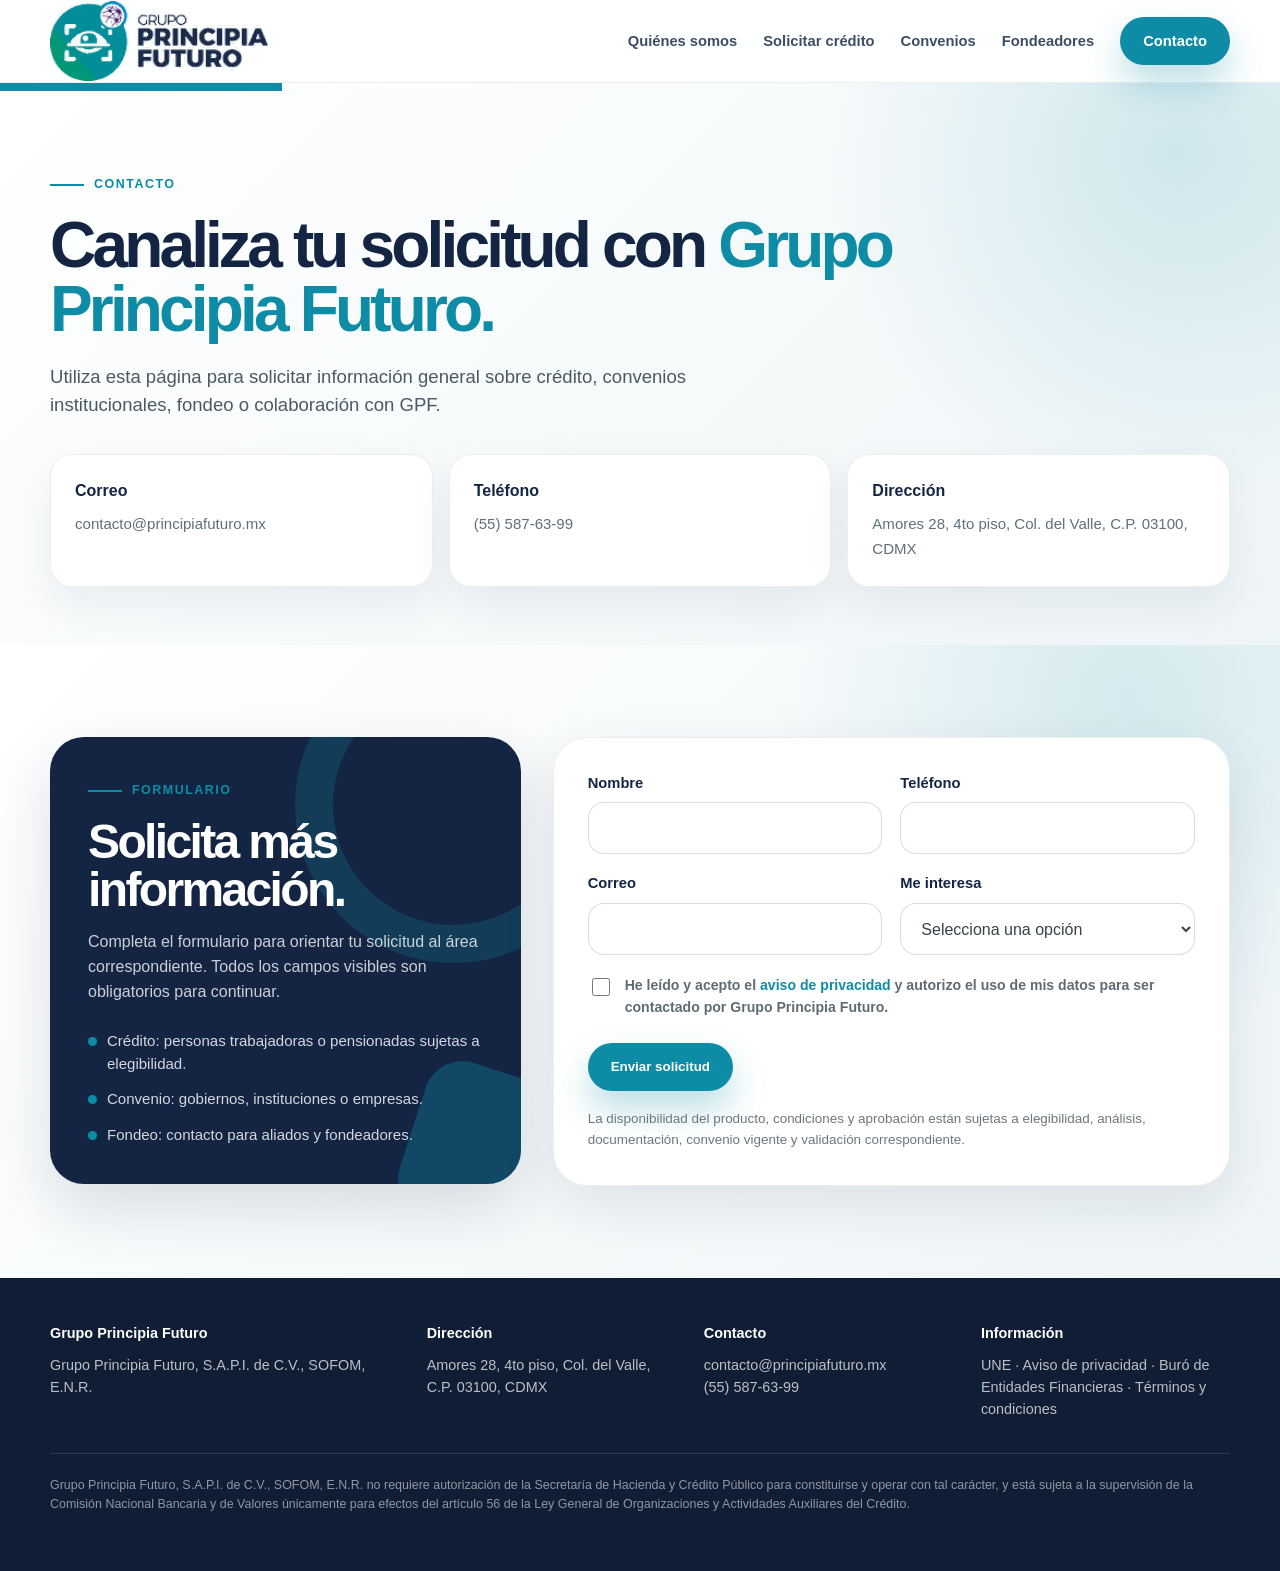
==== contacto/index.html @ f7993222 "Crea página de contacto" ====
<!DOCTYPE html>
<html lang="es">
<head>
  <meta charset="UTF-8" />
  <meta name="viewport" content="width=device-width, initial-scale=1.0" />
  <title>Contacto | Grupo Principia Futuro</title>
  <meta name="description" content="Contacto de Grupo Principia Futuro para información sobre crédito, convenios, fondeo y atención institucional." />
  <link rel="stylesheet" href="/assets/css/styles.css" />
  <style>
    .brand-image{font-size:0;letter-spacing:0;max-width:260px;flex:0 0 auto}.brand-logo{display:block;width:clamp(170px,17vw,230px);height:auto;transition:transform .28s var(--ease),filter .28s var(--ease)}.brand-image:hover .brand-logo{transform:translateY(-2px);filter:drop-shadow(0 14px 24px rgba(20,37,68,.16))}.page-hero{position:relative;overflow:hidden;background:radial-gradient(circle at 92% 12%,rgba(14,140,165,.16),transparent 28%),linear-gradient(135deg,#ffffff 0%,#eef5f7 100%);padding:86px 0 58px}.page-hero:before{content:"";position:absolute;top:0;left:0;width:22%;height:8px;background:var(--turquesa)}.page-hero h1{margin:0 0 22px;color:var(--azul);font-size:clamp(2.45rem,5vw,4.6rem);line-height:1;letter-spacing:-.06em;max-width:860px}.page-hero h1 span{color:var(--turquesa)}.contact-direct{display:grid;grid-template-columns:repeat(3,1fr);gap:16px;margin-top:34px}.contact-card{background:#fff;border:1px solid rgba(20,37,68,.08);border-radius:22px;padding:24px;box-shadow:0 18px 44px rgba(20,37,68,.07)}.contact-card strong{display:block;color:var(--azul);margin-bottom:8px}.contact-card span,.contact-card a{color:#607078;font-size:.94rem}@media(max-width:940px){.contact-direct{grid-template-columns:1fr}.brand-logo{width:210px}}@media(max-width:620px){.brand-logo{width:190px}}
  </style>
</head>
<body>
  <div class="ambient ambient-one" data-depth="0.08"></div>
  <div class="ambient ambient-two" data-depth="0.14"></div>
  <div class="ambient ambient-three" data-depth="0.06"></div>

  <header>
    <div class="container nav">
      <a href="/" class="brand brand-image" aria-label="Grupo Principia Futuro">
        <img class="brand-logo" src="/assets/img/logo-gpf.svg" alt="Grupo Principia Futuro" />
      </a>
      <nav class="menu" aria-label="Navegación principal">
        <a href="/quienes-somos/">Quiénes somos</a>
        <a href="/solicitar-credito/">Solicitar crédito</a>
        <a href="/convenios/">Convenios</a>
        <a href="/fondeadores/">Fondeadores</a>
        <a href="/contacto/" class="btn btn-primary">Contacto</a>
      </nav>
    </div>
  </header>

  <main>
    <section class="page-hero">
      <div class="container">
        <span class="eyebrow">Contacto</span>
        <h1>Canaliza tu solicitud con <span>Grupo Principia Futuro.</span></h1>
        <p class="lead">Utiliza esta página para solicitar información general sobre crédito, convenios institucionales, fondeo o colaboración con GPF.</p>
        <div class="contact-direct">
          <div class="contact-card"><strong>Correo</strong><a href="mailto:contacto@principiafuturo.mx">contacto@principiafuturo.mx</a></div>
          <div class="contact-card"><strong>Teléfono</strong><a href="tel:+52555876399">(55) 587-63-99</a></div>
          <div class="contact-card"><strong>Dirección</strong><span>Amores 28, 4to piso, Col. del Valle, C.P. 03100, CDMX</span></div>
        </div>
      </div>
    </section>

    <section id="formulario" class="form-section">
      <div class="container form-shell">
        <div class="form-intro reveal">
          <span class="eyebrow">Formulario</span>
          <h2>Solicita más información.</h2>
          <p>Completa el formulario para orientar tu solicitud al área correspondiente. Todos los campos visibles son obligatorios para continuar.</p>
          <ul class="form-intro-list">
            <li>Crédito: personas trabajadoras o pensionadas sujetas a elegibilidad.</li>
            <li>Convenio: gobiernos, instituciones o empresas.</li>
            <li>Fondeo: contacto para aliados y fondeadores.</li>
          </ul>
        </div>

        <form class="lead-form reveal" id="leadForm" action="#" method="post" novalidate>
          <div class="form-grid">
            <div class="field"><label for="nombre">Nombre</label><input type="text" id="nombre" name="nombre" autocomplete="name" required /></div>
            <div class="field"><label for="telefono">Teléfono</label><input type="tel" id="telefono" name="telefono" autocomplete="tel" inputmode="tel" required /></div>
            <div class="field"><label for="correo">Correo</label><input type="email" id="correo" name="correo" autocomplete="email" required /></div>
            <div class="field"><label for="interes">Me interesa</label><select id="interes" name="interes" required><option value="" selected disabled>Selecciona una opción</option><option value="Ser cliente">Solicitar crédito</option><option value="Convenio">Convenio</option><option value="Fondeo">Fondeo</option><option value="Contacto general">Contacto general</option></select></div>
            <div class="field conditional-field full" id="clienteField"><label for="tipoCliente">Tipo de cliente</label><select id="tipoCliente" name="tipo_cliente"><option value="" selected disabled>Selecciona una opción</option><option value="Trabajador">Trabajador</option><option value="Pensionado">Pensionado</option></select></div>
            <div class="field conditional-field full" id="convenioField"><label for="tipoConvenio">Tipo de convenio</label><select id="tipoConvenio" name="tipo_convenio"><option value="" selected disabled>Selecciona una opción</option><option value="Gobierno">Gobierno</option><option value="Privado">Privado</option></select></div>
          </div>
          <label class="privacy"><input type="checkbox" id="privacidad" name="privacidad" required /><span>He leído y acepto el <a href="#" aria-label="Aviso de privacidad">aviso de privacidad</a> y autorizo el uso de mis datos para ser contactado por Grupo Principia Futuro.</span></label>
          <button class="btn btn-primary" type="submit">Enviar solicitud</button>
          <p class="form-note">La disponibilidad del producto, condiciones y aprobación están sujetas a elegibilidad, análisis, documentación, convenio vigente y validación correspondiente.</p>
          <div class="form-status" id="formStatus" role="status" aria-live="polite">Gracias. Tu información quedó lista para enviarse cuando el formulario se conecte al sistema correspondiente.</div>
        </form>
      </div>
    </section>
  </main>

  <footer>
    <div class="container">
      <div class="footer-grid">
        <div><strong>Grupo Principia Futuro</strong><span>Grupo Principia Futuro, S.A.P.I. de C.V., SOFOM, E.N.R.</span></div>
        <div><strong>Dirección</strong><span>Amores 28, 4to piso, Col. del Valle, C.P. 03100, CDMX</span></div>
        <div><strong>Contacto</strong><span>contacto@principiafuturo.mx<br>(55) 587-63-99</span></div>
        <div><strong>Información</strong><span>UNE · Aviso de privacidad · Buró de Entidades Financieras · Términos y condiciones</span></div>
      </div>
      <p class="legal-note">Grupo Principia Futuro, S.A.P.I. de C.V., SOFOM, E.N.R. no requiere autorización de la Secretaría de Hacienda y Crédito Público para constituirse y operar con tal carácter, y está sujeta a la supervisión de la Comisión Nacional Bancaria y de Valores únicamente para efectos del artículo 56 de la Ley General de Organizaciones y Actividades Auxiliares del Crédito.</p>
    </div>
  </footer>
  <script src="/assets/js/main.js"></script>
</body>
</html>
---- assets/css/styles.css ----
:root {
      --azul: #142544;
      --turquesa: #0e8ca5;
      --gris: #384247;
      --gris-claro: #f3f6f8;
      --gris-medio: #dfe6eb;
      --blanco: #ffffff;
      --sombra: 0 24px 60px rgba(20, 37, 68, 0.14);
      --sombra-fuerte: 0 34px 76px rgba(20, 37, 68, 0.22);
      --radio: 28px;
      --ease: cubic-bezier(.2,.8,.2,1);
    }

    * { box-sizing: border-box; }

    html { scroll-behavior: smooth; }

    body {
      margin: 0;
      font-family: Helvetica, Arial, sans-serif;
      color: var(--gris);
      background: var(--gris-claro);
      line-height: 1.55;
      overflow-x: hidden;
    }

    body::selection {
      background: rgba(14, 140, 165, 0.22);
    }

    a { color: inherit; text-decoration: none; }

    .container {
      width: min(1180px, calc(100% - 40px));
      margin: 0 auto;
      position: relative;
      z-index: 2;
    }

    .ambient {
      position: fixed;
      z-index: 0;
      pointer-events: none;
      border-radius: 999px;
      filter: blur(2px);
      opacity: .22;
      transition: transform .2s linear;
    }

    .ambient-one {
      width: 360px;
      height: 360px;
      top: 8%;
      left: -120px;
      background: radial-gradient(circle, rgba(14,140,165,.36), transparent 68%);
    }

    .ambient-two {
      width: 460px;
      height: 460px;
      right: -180px;
      top: 38%;
      background: radial-gradient(circle, rgba(20,37,68,.26), transparent 68%);
    }

    .ambient-three {
      width: 300px;
      height: 300px;
      left: 42%;
      bottom: -120px;
      background: radial-gradient(circle, rgba(14,140,165,.22), transparent 70%);
    }

    .eyebrow {
      display: inline-flex;
      align-items: center;
      gap: 10px;
      margin-bottom: 18px;
      color: var(--turquesa);
      font-weight: 800;
      letter-spacing: 0.12em;
      text-transform: uppercase;
      font-size: 0.78rem;
    }

    .eyebrow::before {
      content: "";
      width: 34px;
      height: 2px;
      background: var(--turquesa);
      display: inline-block;
      transform-origin: left;
      animation: linePulse 4s var(--ease) infinite;
    }

    @keyframes linePulse {
      0%, 100% { transform: scaleX(1); opacity: 1; }
      50% { transform: scaleX(.55); opacity: .55; }
    }

    header {
      position: sticky;
      top: 0;
      z-index: 30;
      background: rgba(255, 255, 255, 0.92);
      backdrop-filter: blur(14px);
      border-bottom: 1px solid rgba(20, 37, 68, 0.08);
    }

    .nav {
      height: 82px;
      display: flex;
      align-items: center;
      justify-content: space-between;
      gap: 28px;
    }

    .brand {
      display: flex;
      align-items: center;
      gap: 12px;
      color: var(--azul);
      font-weight: 900;
      letter-spacing: -0.03em;
      font-size: 1.65rem;
    }

    .brand-mark {
      width: 42px;
      height: 42px;
      border-radius: 12px;
      background: linear-gradient(135deg, var(--azul) 0 48%, var(--turquesa) 48% 100%);
      position: relative;
      box-shadow: 0 12px 26px rgba(14, 140, 165, 0.22);
      transition: transform .28s var(--ease), box-shadow .28s var(--ease);
    }

    .brand:hover .brand-mark {
      transform: rotate(-6deg) scale(1.05);
      box-shadow: 0 18px 34px rgba(14, 140, 165, 0.28);
    }

    .brand-mark::after {
      content: "P";
      position: absolute;
      inset: 0;
      display: grid;
      place-items: center;
      color: #fff;
      font-size: 1.55rem;
      font-weight: 900;
    }

    .brand small {
      display: block;
      color: var(--turquesa);
      font-weight: 600;
      letter-spacing: 0.35em;
      text-transform: lowercase;
      font-size: 0.62rem;
      margin-top: -6px;
    }

    .menu {
      display: flex;
      gap: 26px;
      align-items: center;
      color: var(--azul);
      font-size: 0.92rem;
      font-weight: 800;
    }

    .menu a:not(.btn) {
      opacity: 0.82;
      position: relative;
      padding: 8px 0;
      transition: color .2s ease, opacity .2s ease;
    }

    .menu a:not(.btn)::after {
      content: "";
      position: absolute;
      left: 0;
      bottom: 2px;
      width: 100%;
      height: 2px;
      background: var(--turquesa);
      transform: scaleX(0);
      transform-origin: right;
      transition: transform .25s var(--ease);
    }

    .menu a:not(.btn):hover {
      opacity: 1;
      color: var(--turquesa);
    }

    .menu a:not(.btn):hover::after {
      transform: scaleX(1);
      transform-origin: left;
    }

    .btn {
      display: inline-flex;
      justify-content: center;
      align-items: center;
      min-height: 48px;
      padding: 0 22px;
      border-radius: 999px;
      font-weight: 900;
      border: 1px solid transparent;
      transition: transform .22s var(--ease), background .22s var(--ease), border-color .22s var(--ease), box-shadow .22s var(--ease);
      cursor: pointer;
      white-space: nowrap;
    }

    .btn-primary {
      background: var(--turquesa);
      color: var(--blanco);
      box-shadow: 0 18px 34px rgba(14, 140, 165, 0.28);
    }

    .btn-primary:hover {
      transform: translateY(-3px);
      background: #0b7d94;
      box-shadow: 0 24px 46px rgba(14, 140, 165, 0.34);
    }

    .btn-secondary {
      color: var(--azul);
      background: var(--blanco);
      border-color: rgba(20, 37, 68, 0.12);
    }

    .btn-secondary:hover {
      transform: translateY(-3px);
      border-color: rgba(14, 140, 165, 0.34);
      box-shadow: 0 16px 34px rgba(20, 37, 68, 0.1);
    }

    .btn-card {
      align-self: flex-start;
      margin-top: 24px;
      color: var(--azul);
      background: rgba(255, 255, 255, 0.92);
      border-color: rgba(20,37,68,.1);
    }

    .btn-card:hover {
      color: var(--blanco);
      background: var(--turquesa);
      transform: translateY(-3px);
    }

    .hero {
      position: relative;
      overflow: hidden;
      background:
        radial-gradient(circle at 92% 12%, rgba(14, 140, 165, 0.16), transparent 28%),
        linear-gradient(135deg, #ffffff 0%, #eef5f7 100%);
      padding: 92px 0 72px;
    }

    .hero::before {
      content: "";
      position: absolute;
      top: 0;
      left: 0;
      width: 22%;
      height: 8px;
      background: var(--turquesa);
    }

    .hero::after {
      content: "";
      position: absolute;
      inset: auto -120px -160px auto;
      width: 520px;
      height: 520px;
      border-radius: 50%;
      background: radial-gradient(circle, rgba(14,140,165,.13), transparent 60%);
      animation: floatSlow 13s ease-in-out infinite;
    }

    @keyframes floatSlow {
      0%, 100% { transform: translate3d(0,0,0); }
      50% { transform: translate3d(-22px,-26px,0); }
    }

    .hero-grid {
      display: grid;
      grid-template-columns: 1.04fr 0.96fr;
      gap: 52px;
      align-items: center;
    }

    .hero h1 {
      margin: 0 0 22px;
      color: var(--azul);
      font-size: clamp(2.45rem, 5.3vw, 4.95rem);
      line-height: 0.98;
      letter-spacing: -0.064em;
      max-width: 900px;
    }

    .hero h1 span { color: var(--turquesa); }

    .lead {
      max-width: 670px;
      font-size: 1.16rem;
      color: #4b5a62;
      margin: 0 0 32px;
    }

    .hero-actions {
      display: flex;
      flex-wrap: wrap;
      gap: 14px;
      align-items: center;
      margin-bottom: 34px;
    }

    .trust-strip {
      display: grid;
      grid-template-columns: repeat(3, 1fr);
      gap: 10px;
      max-width: 700px;
    }

    .trust-item {
      background: rgba(255,255,255,.9);
      border: 1px solid rgba(20, 37, 68, 0.08);
      border-left: 4px solid var(--turquesa);
      border-radius: 16px;
      padding: 16px 15px;
      box-shadow: 0 12px 26px rgba(20, 37, 68, 0.06);
      transition: transform .22s var(--ease), box-shadow .22s var(--ease), border-color .22s var(--ease);
    }

    .trust-item:hover {
      transform: translateY(-6px);
      box-shadow: 0 20px 42px rgba(20, 37, 68, 0.11);
      border-color: rgba(14,140,165,.24);
    }

    .trust-item strong {
      display: block;
      color: var(--azul);
      font-size: 0.96rem;
      margin-bottom: 3px;
    }

    .trust-item span { font-size: 0.84rem; color: #637078; }

    .hero-card {
      position: relative;
      background: var(--azul);
      color: #fff;
      border-radius: 36px;
      padding: 34px;
      box-shadow: var(--sombra);
      min-height: 540px;
      overflow: hidden;
      transition: transform .28s var(--ease), box-shadow .28s var(--ease);
      will-change: transform;
    }

    .hero-card:hover {
      transform: translateY(-8px);
      box-shadow: var(--sombra-fuerte);
    }

    .hero-card::before {
      content: "";
      position: absolute;
      right: -90px;
      top: -90px;
      width: 280px;
      height: 280px;
      border-radius: 50%;
      border: 42px solid rgba(14, 140, 165, 0.22);
      animation: rotateHalo 18s linear infinite;
    }

    @keyframes rotateHalo {
      from { transform: rotate(0deg); }
      to { transform: rotate(360deg); }
    }

    .hero-card::after {
      content: "";
      position: absolute;
      right: 26px;
      bottom: 26px;
      width: 150px;
      height: 150px;
      border-radius: 42px;
      background: linear-gradient(135deg, rgba(14, 140, 165, 0.9), rgba(255, 255, 255, 0.06));
      transform: rotate(8deg);
      animation: cardBlock 7s ease-in-out infinite;
    }

    @keyframes cardBlock {
      0%, 100% { transform: rotate(8deg) translateY(0); }
      50% { transform: rotate(4deg) translateY(-12px); }
    }

    .card-content { position: relative; z-index: 2; }

    .hero-card .label {
      display: inline-block;
      color: #bfeff6;
      letter-spacing: 0.16em;
      text-transform: uppercase;
      font-size: 0.72rem;
      font-weight: 900;
      margin-bottom: 24px;
    }

    .metric-main {
      margin: 0 0 28px;
      font-size: clamp(2rem, 4.6vw, 3.92rem);
      line-height: 0.98;
      letter-spacing: -0.06em;
      font-weight: 900;
    }

    .mini-grid {
      display: grid;
      grid-template-columns: 1fr 1fr;
      gap: 14px;
      margin-top: 34px;
    }

    .mini-card {
      min-height: 132px;
      background: rgba(255, 255, 255, 0.08);
      border: 1px solid rgba(255, 255, 255, 0.12);
      border-radius: 22px;
      padding: 22px;
      transition: transform .22s var(--ease), background .22s var(--ease), border-color .22s var(--ease);
    }

    .mini-card:hover {
      transform: translateY(-5px);
      background: rgba(255, 255, 255, 0.12);
      border-color: rgba(255,255,255,.24);
    }

    .mini-card strong {
      display: block;
      font-size: 1.55rem;
      margin-bottom: 8px;
      color: #fff;
    }

    .mini-card span { color: rgba(255, 255, 255, 0.78); font-size: 0.9rem; }

    section {
      padding: 86px 0;
      position: relative;
    }

    .section-head {
      display: flex;
      align-items: end;
      justify-content: space-between;
      gap: 32px;
      margin-bottom: 42px;
    }

    .section-head h2 {
      color: var(--azul);
      font-size: clamp(2rem, 4vw, 3.45rem);
      line-height: 1;
      letter-spacing: -0.055em;
      margin: 0;
      max-width: 800px;
    }

    .section-head p {
      margin: 0;
      max-width: 470px;
      color: #5d6970;
    }

    .about-grid {
      display: grid;
      grid-template-columns: 0.95fr 1.05fr;
      gap: 34px;
      align-items: stretch;
    }

    .panel {
      background: #fff;
      border-radius: var(--radio);
      padding: 34px;
      border: 1px solid rgba(20, 37, 68, 0.08);
      box-shadow: 0 18px 44px rgba(20, 37, 68, 0.07);
      transition: transform .24s var(--ease), box-shadow .24s var(--ease);
    }

    .panel:hover,
    .value-card:hover,
    .solution-card:hover,
    .b2b-card:hover {
      transform: translateY(-8px);
      box-shadow: var(--sombra);
    }

    .panel-dark {
      background: var(--azul);
      color: #fff;
      overflow: hidden;
      position: relative;
    }

    .panel-dark::after {
      content: "";
      position: absolute;
      width: 180px;
      height: 180px;
      right: -70px;
      bottom: -70px;
      border-radius: 50%;
      background: rgba(14,140,165,.22);
    }

    .panel h3 {
      margin: 0 0 14px;
      color: var(--azul);
      font-size: 1.55rem;
      letter-spacing: -0.035em;
      position: relative;
      z-index: 1;
    }

    .panel-dark h3 { color: #fff; }
    .panel p { margin: 0; color: #5f6c73; position: relative; z-index: 1; }
    .panel-dark p { color: rgba(255, 255, 255, 0.78); }

    .values {
      display: grid;
      grid-template-columns: repeat(2, 1fr);
      gap: 16px;
    }

    .value-card {
      padding: 24px;
      border-radius: 22px;
      background: #fff;
      border: 1px solid rgba(20, 37, 68, 0.08);
      transition: transform .24s var(--ease), box-shadow .24s var(--ease), border-color .24s var(--ease);
    }

    .value-card:hover { border-color: rgba(14,140,165,.22); }

    .icon {
      width: 42px;
      height: 42px;
      display: grid;
      place-items: center;
      border-radius: 14px;
      background: rgba(14, 140, 165, 0.1);
      color: var(--turquesa);
      font-weight: 900;
      margin-bottom: 16px;
      transition: transform .25s var(--ease), background .25s var(--ease);
    }

    .value-card:hover .icon,
    .solution-card:hover .icon {
      transform: rotate(-7deg) scale(1.06);
      background: rgba(14, 140, 165, 0.16);
    }

    .value-card h3 {
      color: var(--azul);
      margin: 0 0 8px;
      font-size: 1.08rem;
    }

    .value-card p {
      margin: 0;
      font-size: 0.94rem;
      color: #637078;
    }

    .solutions {
      background: #fff;
      overflow: hidden;
    }

    .solutions::before {
      content: "";
      position: absolute;
      width: 420px;
      height: 420px;
      left: -220px;
      top: 120px;
      border-radius: 50%;
      background: radial-gradient(circle, rgba(14,140,165,.11), transparent 70%);
      animation: floatSlow 11s ease-in-out infinite;
    }

    .solution-grid {
      display: grid;
      grid-template-columns: repeat(2, minmax(0, 1fr));
      gap: 18px;
    }

    .solution-card {
      position: relative;
      min-height: 350px;
      display: flex;
      flex-direction: column;
      justify-content: space-between;
      padding: 30px;
      border-radius: 30px;
      overflow: hidden;
      border: 1px solid rgba(20, 37, 68, 0.09);
      background: linear-gradient(180deg, #ffffff 0%, #f3f8fa 100%);
      transition: transform .24s var(--ease), box-shadow .24s var(--ease), border-color .24s var(--ease);
    }

    .solution-card.featured {
      background: var(--azul);
      color: #fff;
    }

    .solution-card::after {
      content: "";
      position: absolute;
      right: -42px;
      bottom: -42px;
      width: 150px;
      height: 150px;
      border-radius: 38px;
      background: rgba(14, 140, 165, 0.12);
      transform: rotate(14deg);
      transition: transform .3s var(--ease);
    }

    .solution-card:hover::after { transform: rotate(2deg) scale(1.12); }

    .solution-card.featured::after { background: rgba(14, 140, 165, 0.42); }

    .solution-card h3 {
      position: relative;
      z-index: 1;
      color: var(--azul);
      font-size: 1.7rem;
      line-height: 1.05;
      letter-spacing: -0.04em;
      margin: 0 0 12px;
    }

    .solution-card.featured h3 { color: #fff; }

    .solution-card p {
      position: relative;
      z-index: 1;
      color: #637078;
      margin: 0 0 20px;
    }

    .solution-card.featured p { color: rgba(255, 255, 255, 0.78); }

    .solution-card ul {
      position: relative;
      z-index: 1;
      list-style: none;
      padding: 0;
      margin: 0;
      display: grid;
      gap: 10px;
    }

    .solution-card li {
      display: flex;
      gap: 10px;
      align-items: start;
      color: #52616a;
      font-size: 0.94rem;
    }

    .solution-card.featured li { color: rgba(255, 255, 255, 0.82); }

    .solution-card li::before {
      content: "✓";
      color: var(--turquesa);
      font-weight: 900;
    }

    .process {
      background: var(--azul);
      color: #fff;
      position: relative;
      overflow: hidden;
    }

    .process::before {
      content: "";
      position: absolute;
      top: 0;
      left: 0;
      width: 19%;
      height: 8px;
      background: var(--turquesa);
    }

    .process::after {
      content: "";
      position: absolute;
      width: 600px;
      height: 600px;
      right: -260px;
      top: 70px;
      border: 2px solid rgba(14,140,165,.12);
      border-radius: 50%;
      animation: rotateHalo 30s linear infinite;
    }

    .process .section-head h2 { color: #fff; }
    .process .section-head p { color: rgba(255, 255, 255, 0.72); }

    .steps {
      display: grid;
      grid-template-columns: repeat(4, 1fr);
      gap: 16px;
    }

    .step {
      counter-increment: step;
      padding: 28px;
      border-radius: 26px;
      background: rgba(255, 255, 255, 0.08);
      border: 1px solid rgba(255, 255, 255, 0.12);
      min-height: 250px;
      transition: transform .24s var(--ease), background .24s var(--ease), border-color .24s var(--ease);
    }

    .step:hover {
      transform: translateY(-8px);
      background: rgba(255, 255, 255, 0.12);
      border-color: rgba(14,140,165,.36);
    }

    .steps { counter-reset: step; }

    .step::before {
      content: "0" counter(step);
      display: inline-flex;
      margin-bottom: 34px;
      color: var(--turquesa);
      font-weight: 900;
      font-size: 1.1rem;
    }

    .step h3 {
      margin: 0 0 10px;
      font-size: 1.15rem;
      color: #fff;
    }

    .step p {
      margin: 0;
      color: rgba(255, 255, 255, 0.72);
      font-size: 0.94rem;
    }

    .b2b-grid {
      display: grid;
      grid-template-columns: 1fr 1fr;
      gap: 20px;
    }

    .b2b-card {
      position: relative;
      padding: 34px;
      border-radius: 30px;
      background: #fff;
      border: 1px solid rgba(20, 37, 68, 0.08);
      min-height: 360px;
      overflow: hidden;
      transition: transform .24s var(--ease), box-shadow .24s var(--ease), border-color .24s var(--ease);
    }

    .b2b-card::after {
      content: "";
      position: absolute;
      right: -72px;
      top: -72px;
      width: 190px;
      height: 190px;
      border-radius: 46px;
      background: rgba(14,140,165,.08);
      transform: rotate(18deg);
      transition: transform .28s var(--ease), background .28s var(--ease);
    }

    .b2b-card:hover {
      border-color: rgba(14,140,165,.24);
    }

    .b2b-card:hover::after {
      transform: rotate(4deg) scale(1.08);
      background: rgba(14,140,165,.13);
    }

    .b2b-card:nth-child(2) {
      background: linear-gradient(135deg, rgba(14, 140, 165, 0.1), rgba(255, 255, 255, 0.9));
    }

    .b2b-card h3 {
      margin: 0 0 14px;
      color: var(--azul);
      font-size: 1.7rem;
      letter-spacing: -0.04em;
      position: relative;
      z-index: 1;
    }

    .b2b-card p {
      margin: 0 0 22px;
      color: #607078;
      position: relative;
      z-index: 1;
    }

    .check-list {
      list-style: none;
      padding: 0;
      margin: 0;
      display: grid;
      gap: 12px;
      position: relative;
      z-index: 1;
    }

    .check-list li {
      display: flex;
      align-items: start;
      gap: 12px;
      color: #51616a;
      font-weight: 650;
    }

    .check-list li::before {
      content: "";
      flex: 0 0 10px;
      width: 10px;
      height: 10px;
      margin-top: 8px;
      border-radius: 50%;
      background: var(--turquesa);
      box-shadow: 0 0 0 5px rgba(14,140,165,.1);
    }


    .form-section {
      background:
        radial-gradient(circle at 88% 8%, rgba(14, 140, 165, 0.14), transparent 28%),
        linear-gradient(135deg, #ffffff 0%, #eef5f7 100%);
      padding: 92px 0;
      scroll-margin-top: 90px;
    }

    .form-shell {
      display: grid;
      grid-template-columns: 0.82fr 1.18fr;
      gap: 32px;
      align-items: start;
    }

    .form-intro {
      position: sticky;
      top: 110px;
      background: var(--azul);
      color: #fff;
      border-radius: 34px;
      padding: 38px;
      box-shadow: var(--sombra);
      overflow: hidden;
      min-height: 360px;
    }

    .form-intro::before {
      content: "";
      position: absolute;
      top: -90px;
      right: -90px;
      width: 240px;
      height: 240px;
      border-radius: 50%;
      border: 38px solid rgba(14, 140, 165, 0.22);
      animation: pulseForm 6s ease-in-out infinite;
    }

    .form-intro::after {
      content: "";
      position: absolute;
      right: -48px;
      bottom: -48px;
      width: 160px;
      height: 160px;
      border-radius: 38px;
      background: rgba(14, 140, 165, 0.34);
      transform: rotate(18deg);
    }

    @keyframes pulseForm {
      0%, 100% { transform: scale(1); opacity: 1; }
      50% { transform: scale(1.08); opacity: 0.72; }
    }

    .form-intro .eyebrow,
    .form-intro h2,
    .form-intro p,
    .form-intro .form-intro-list {
      position: relative;
      z-index: 1;
    }

    .form-intro h2 {
      margin: 0 0 16px;
      font-size: clamp(2rem, 4vw, 3rem);
      line-height: 1;
      letter-spacing: -0.055em;
    }

    .form-intro p {
      margin: 0 0 24px;
      color: rgba(255, 255, 255, 0.78);
    }

    .form-intro-list {
      display: grid;
      gap: 12px;
      margin: 0;
      padding: 0;
      list-style: none;
    }

    .form-intro-list li {
      color: rgba(255, 255, 255, 0.82);
      display: flex;
      gap: 10px;
      align-items: flex-start;
      font-size: 0.94rem;
    }

    .form-intro-list li::before {
      content: "";
      width: 9px;
      height: 9px;
      margin-top: 8px;
      border-radius: 50%;
      background: var(--turquesa);
      flex: 0 0 9px;
    }

    .lead-form {
      background: #fff;
      border-radius: 34px;
      padding: 34px;
      border: 1px solid rgba(20, 37, 68, 0.08);
      box-shadow: 0 20px 54px rgba(20, 37, 68, 0.1);
      transition: transform .28s var(--ease), box-shadow .28s var(--ease), border-color .28s var(--ease);
    }

    .lead-form:hover {
      transform: translateY(-5px);
      box-shadow: 0 28px 70px rgba(20, 37, 68, 0.14);
      border-color: rgba(14, 140, 165, 0.24);
    }

    .form-grid {
      display: grid;
      grid-template-columns: 1fr 1fr;
      gap: 18px;
    }

    .field {
      display: grid;
      gap: 8px;
    }

    .field.full { grid-column: 1 / -1; }

    label {
      color: var(--azul);
      font-weight: 900;
      font-size: 0.92rem;
    }

    input,
    select {
      width: 100%;
      min-height: 52px;
      border: 1px solid rgba(20, 37, 68, 0.16);
      border-radius: 16px;
      padding: 0 16px;
      font: inherit;
      color: var(--gris);
      background: #fff;
      transition: border-color .22s var(--ease), box-shadow .22s var(--ease), transform .22s var(--ease);
    }

    input:hover,
    select:hover {
      border-color: rgba(14, 140, 165, 0.44);
    }

    input:focus,
    select:focus {
      outline: none;
      border-color: var(--turquesa);
      box-shadow: 0 0 0 4px rgba(14, 140, 165, 0.12);
    }

    .conditional-field {
      display: none;
      animation: revealField .24s var(--ease) both;
    }

    .conditional-field.active { display: grid; }

    @keyframes revealField {
      from { opacity: 0; transform: translateY(8px); }
      to { opacity: 1; transform: translateY(0); }
    }

    .privacy {
      display: flex;
      align-items: flex-start;
      gap: 12px;
      margin: 20px 0 24px;
      color: #5f6c73;
      font-size: 0.88rem;
    }

    .privacy input {
      width: 18px;
      height: 18px;
      min-height: auto;
      margin-top: 3px;
      flex: 0 0 18px;
    }

    .privacy a {
      color: var(--turquesa);
      font-weight: 900;
    }

    .form-note {
      margin: 18px 0 0;
      color: #6b777d;
      font-size: 0.84rem;
    }

    .form-status {
      display: none;
      margin-top: 18px;
      padding: 14px 16px;
      border-radius: 16px;
      background: rgba(14, 140, 165, 0.1);
      color: var(--azul);
      font-weight: 800;
    }

    .form-status.active { display: block; }

    .cta {
      padding: 0 0 88px;
    }

    .cta-box {
      background:
        radial-gradient(circle at 88% 18%, rgba(14, 140, 165, 0.22), transparent 24%),
        var(--azul);
      color: #fff;
      border-radius: 38px;
      padding: 54px;
      display: grid;
      grid-template-columns: 1fr auto;
      align-items: center;
      gap: 32px;
      box-shadow: var(--sombra);
      overflow: hidden;
      position: relative;
    }

    .cta-box::after {
      content: "";
      position: absolute;
      width: 260px;
      height: 260px;
      right: -100px;
      bottom: -120px;
      border-radius: 50%;
      background: rgba(14,140,165,.22);
      animation: floatSlow 8s ease-in-out infinite;
    }

    .cta-box h2 {
      margin: 0 0 12px;
      font-size: clamp(2rem, 4vw, 3.3rem);
      line-height: 1;
      letter-spacing: -0.05em;
      position: relative;
      z-index: 1;
    }

    .cta-box p {
      margin: 0;
      color: rgba(255, 255, 255, 0.74);
      max-width: 760px;
      position: relative;
      z-index: 1;
    }

    .cta-box .btn { position: relative; z-index: 1; }

    footer {
      background: #0f1d35;
      color: rgba(255, 255, 255, 0.72);
      padding: 44px 0;
      font-size: 0.9rem;
    }

    .footer-grid {
      display: grid;
      grid-template-columns: 1.4fr repeat(3, 1fr);
      gap: 28px;
    }

    footer strong {
      display: block;
      color: #fff;
      margin-bottom: 10px;
    }

    .legal-note {
      margin-top: 32px;
      padding-top: 22px;
      border-top: 1px solid rgba(255,255,255,0.12);
      color: rgba(255,255,255,0.54);
      font-size: 0.78rem;
    }

    .reveal {
      opacity: 0;
      transform: translateY(28px);
      transition: opacity .7s var(--ease), transform .7s var(--ease);
    }

    .reveal.is-visible {
      opacity: 1;
      transform: translateY(0);
    }

    .reveal[data-delay="1"] { transition-delay: .08s; }
    .reveal[data-delay="2"] { transition-delay: .16s; }
    .reveal[data-delay="3"] { transition-delay: .24s; }

    @media (max-width: 940px) {
      .menu { display: none; }
      .hero-grid,
      .about-grid,
      .b2b-grid,
      .cta-box,
      .form-shell { grid-template-columns: 1fr; }
      .solution-grid { grid-template-columns: 1fr; }
      .steps { grid-template-columns: repeat(2, 1fr); }
      .section-head { display: block; }
      .section-head p { margin-top: 16px; }
      .trust-strip { grid-template-columns: 1fr; }
      .footer-grid { grid-template-columns: 1fr 1fr; }
      .form-intro { position: relative; top: auto; }
    }

    @media (max-width: 620px) {
      .container { width: min(100% - 28px, 1180px); }
      .hero { padding-top: 60px; }
      .hero-card { min-height: auto; }
      .mini-grid,
      .values,
      .steps,
      .footer-grid,
      .form-grid { grid-template-columns: 1fr; }
      .cta-box,
      .lead-form,
      .form-intro { padding: 34px; }
      .hero h1 { font-size: clamp(2.3rem, 13vw, 3.8rem); }
    }

    @media (prefers-reduced-motion: reduce) {
      html { scroll-behavior: auto; }
      *,
      *::before,
      *::after {
        animation-duration: .001ms !important;
        animation-iteration-count: 1 !important;
        transition-duration: .001ms !important;
        scroll-behavior: auto !important;
      }
      .reveal {
        opacity: 1;
        transform: none;
      }
    }
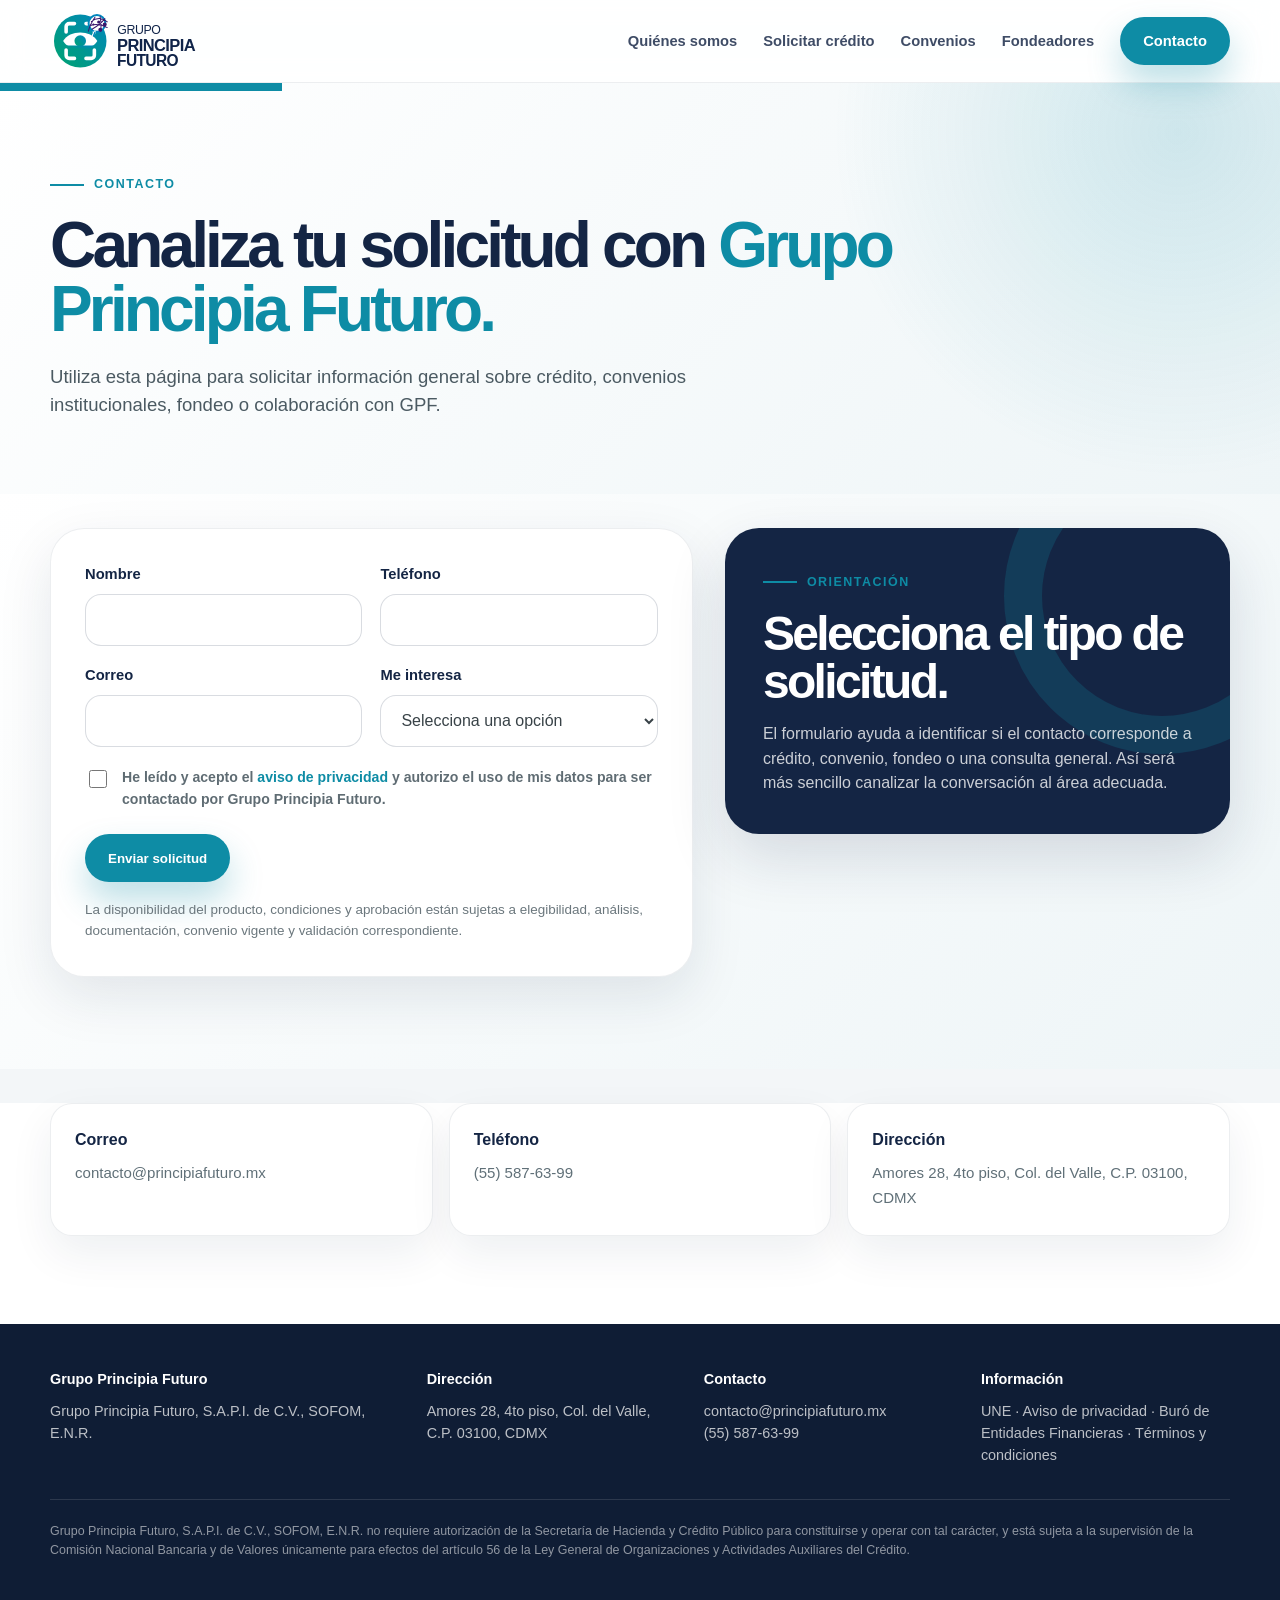
==== commit b03cff79: "Reordena página de contacto" ====
--- a/contacto/index.html
+++ b/contacto/index.html
@@ -7,7 +7,7 @@
   <meta name="description" content="Contacto de Grupo Principia Futuro para información sobre crédito, convenios, fondeo y atención institucional." />
   <link rel="stylesheet" href="/assets/css/styles.css" />
   <style>
-    .brand-image{font-size:0;letter-spacing:0;max-width:260px;flex:0 0 auto}.brand-logo{display:block;width:clamp(170px,17vw,230px);height:auto;transition:transform .28s var(--ease),filter .28s var(--ease)}.brand-image:hover .brand-logo{transform:translateY(-2px);filter:drop-shadow(0 14px 24px rgba(20,37,68,.16))}.page-hero{position:relative;overflow:hidden;background:radial-gradient(circle at 92% 12%,rgba(14,140,165,.16),transparent 28%),linear-gradient(135deg,#ffffff 0%,#eef5f7 100%);padding:86px 0 58px}.page-hero:before{content:"";position:absolute;top:0;left:0;width:22%;height:8px;background:var(--turquesa)}.page-hero h1{margin:0 0 22px;color:var(--azul);font-size:clamp(2.45rem,5vw,4.6rem);line-height:1;letter-spacing:-.06em;max-width:860px}.page-hero h1 span{color:var(--turquesa)}.contact-direct{display:grid;grid-template-columns:repeat(3,1fr);gap:16px;margin-top:34px}.contact-card{background:#fff;border:1px solid rgba(20,37,68,.08);border-radius:22px;padding:24px;box-shadow:0 18px 44px rgba(20,37,68,.07)}.contact-card strong{display:block;color:var(--azul);margin-bottom:8px}.contact-card span,.contact-card a{color:#607078;font-size:.94rem}@media(max-width:940px){.contact-direct{grid-template-columns:1fr}.brand-logo{width:210px}}@media(max-width:620px){.brand-logo{width:190px}}
+    .brand-image{font-size:0;letter-spacing:0;max-width:220px;flex:0 0 auto}.brand-logo{display:block;width:clamp(145px,14vw,190px);height:auto;transition:transform .28s var(--ease),filter .28s var(--ease)}.brand-image:hover .brand-logo{transform:translateY(-2px);filter:drop-shadow(0 14px 24px rgba(20,37,68,.16))}.page-hero{position:relative;overflow:hidden;background:radial-gradient(circle at 92% 12%,rgba(14,140,165,.16),transparent 28%),linear-gradient(135deg,#ffffff 0%,#eef5f7 100%);padding:86px 0 42px}.page-hero:before{content:"";position:absolute;top:0;left:0;width:22%;height:8px;background:var(--turquesa)}.page-hero h1{margin:0 0 22px;color:var(--azul);font-size:clamp(2.45rem,5vw,4.6rem);line-height:1;letter-spacing:-.06em;max-width:860px}.page-hero h1 span{color:var(--turquesa)}.contact-layout{background:linear-gradient(135deg,#ffffff 0%,#eef5f7 100%);padding:34px 0 92px}.contact-shell{display:grid;grid-template-columns:1.12fr .88fr;gap:32px;align-items:start}.contact-side{background:var(--azul);color:#fff;border-radius:34px;padding:38px;box-shadow:var(--sombra);position:sticky;top:110px;overflow:hidden}.contact-side:before{content:"";position:absolute;right:-90px;top:-90px;width:240px;height:240px;border-radius:50%;border:38px solid rgba(14,140,165,.22)}.contact-side>*{position:relative;z-index:1}.contact-side h2{margin:0 0 16px;font-size:clamp(2rem,4vw,3rem);line-height:1;letter-spacing:-.055em}.contact-side p{margin:0;color:rgba(255,255,255,.78)}.contact-direct{display:grid;grid-template-columns:repeat(3,1fr);gap:16px;margin-top:34px}.contact-card{background:#fff;border:1px solid rgba(20,37,68,.08);border-radius:22px;padding:24px;box-shadow:0 18px 44px rgba(20,37,68,.07)}.contact-card strong{display:block;color:var(--azul);margin-bottom:8px}.contact-card span,.contact-card a{color:#607078;font-size:.94rem}.contact-direct-wrap{padding:0 0 88px;background:#fff}@media(max-width:940px){.contact-shell{grid-template-columns:1fr}.contact-side{position:relative;top:auto}.contact-direct{grid-template-columns:1fr}.brand-logo{width:175px}}@media(max-width:620px){.brand-logo{width:160px}}
   </style>
 </head>
 <body>
@@ -36,27 +36,11 @@
         <span class="eyebrow">Contacto</span>
         <h1>Canaliza tu solicitud con <span>Grupo Principia Futuro.</span></h1>
         <p class="lead">Utiliza esta página para solicitar información general sobre crédito, convenios institucionales, fondeo o colaboración con GPF.</p>
-        <div class="contact-direct">
-          <div class="contact-card"><strong>Correo</strong><a href="mailto:contacto@principiafuturo.mx">contacto@principiafuturo.mx</a></div>
-          <div class="contact-card"><strong>Teléfono</strong><a href="tel:+52555876399">(55) 587-63-99</a></div>
-          <div class="contact-card"><strong>Dirección</strong><span>Amores 28, 4to piso, Col. del Valle, C.P. 03100, CDMX</span></div>
-        </div>
       </div>
     </section>
 
-    <section id="formulario" class="form-section">
-      <div class="container form-shell">
-        <div class="form-intro reveal">
-          <span class="eyebrow">Formulario</span>
-          <h2>Solicita más información.</h2>
-          <p>Completa el formulario para orientar tu solicitud al área correspondiente. Todos los campos visibles son obligatorios para continuar.</p>
-          <ul class="form-intro-list">
-            <li>Crédito: personas trabajadoras o pensionadas sujetas a elegibilidad.</li>
-            <li>Convenio: gobiernos, instituciones o empresas.</li>
-            <li>Fondeo: contacto para aliados y fondeadores.</li>
-          </ul>
-        </div>
-
+    <section id="formulario" class="contact-layout">
+      <div class="container contact-shell">
         <form class="lead-form reveal" id="leadForm" action="#" method="post" novalidate>
           <div class="form-grid">
             <div class="field"><label for="nombre">Nombre</label><input type="text" id="nombre" name="nombre" autocomplete="name" required /></div>
@@ -71,6 +55,20 @@
           <p class="form-note">La disponibilidad del producto, condiciones y aprobación están sujetas a elegibilidad, análisis, documentación, convenio vigente y validación correspondiente.</p>
           <div class="form-status" id="formStatus" role="status" aria-live="polite">Gracias. Tu información quedó lista para enviarse cuando el formulario se conecte al sistema correspondiente.</div>
         </form>
+
+        <aside class="contact-side reveal" data-delay="1">
+          <span class="eyebrow">Orientación</span>
+          <h2>Selecciona el tipo de solicitud.</h2>
+          <p>El formulario ayuda a identificar si el contacto corresponde a crédito, convenio, fondeo o una consulta general. Así será más sencillo canalizar la conversación al área adecuada.</p>
+        </aside>
+      </div>
+    </section>
+
+    <section class="contact-direct-wrap">
+      <div class="container contact-direct">
+        <div class="contact-card"><strong>Correo</strong><a href="mailto:contacto@principiafuturo.mx">contacto@principiafuturo.mx</a></div>
+        <div class="contact-card"><strong>Teléfono</strong><a href="tel:+52555876399">(55) 587-63-99</a></div>
+        <div class="contact-card"><strong>Dirección</strong><span>Amores 28, 4to piso, Col. del Valle, C.P. 03100, CDMX</span></div>
       </div>
     </section>
   </main>
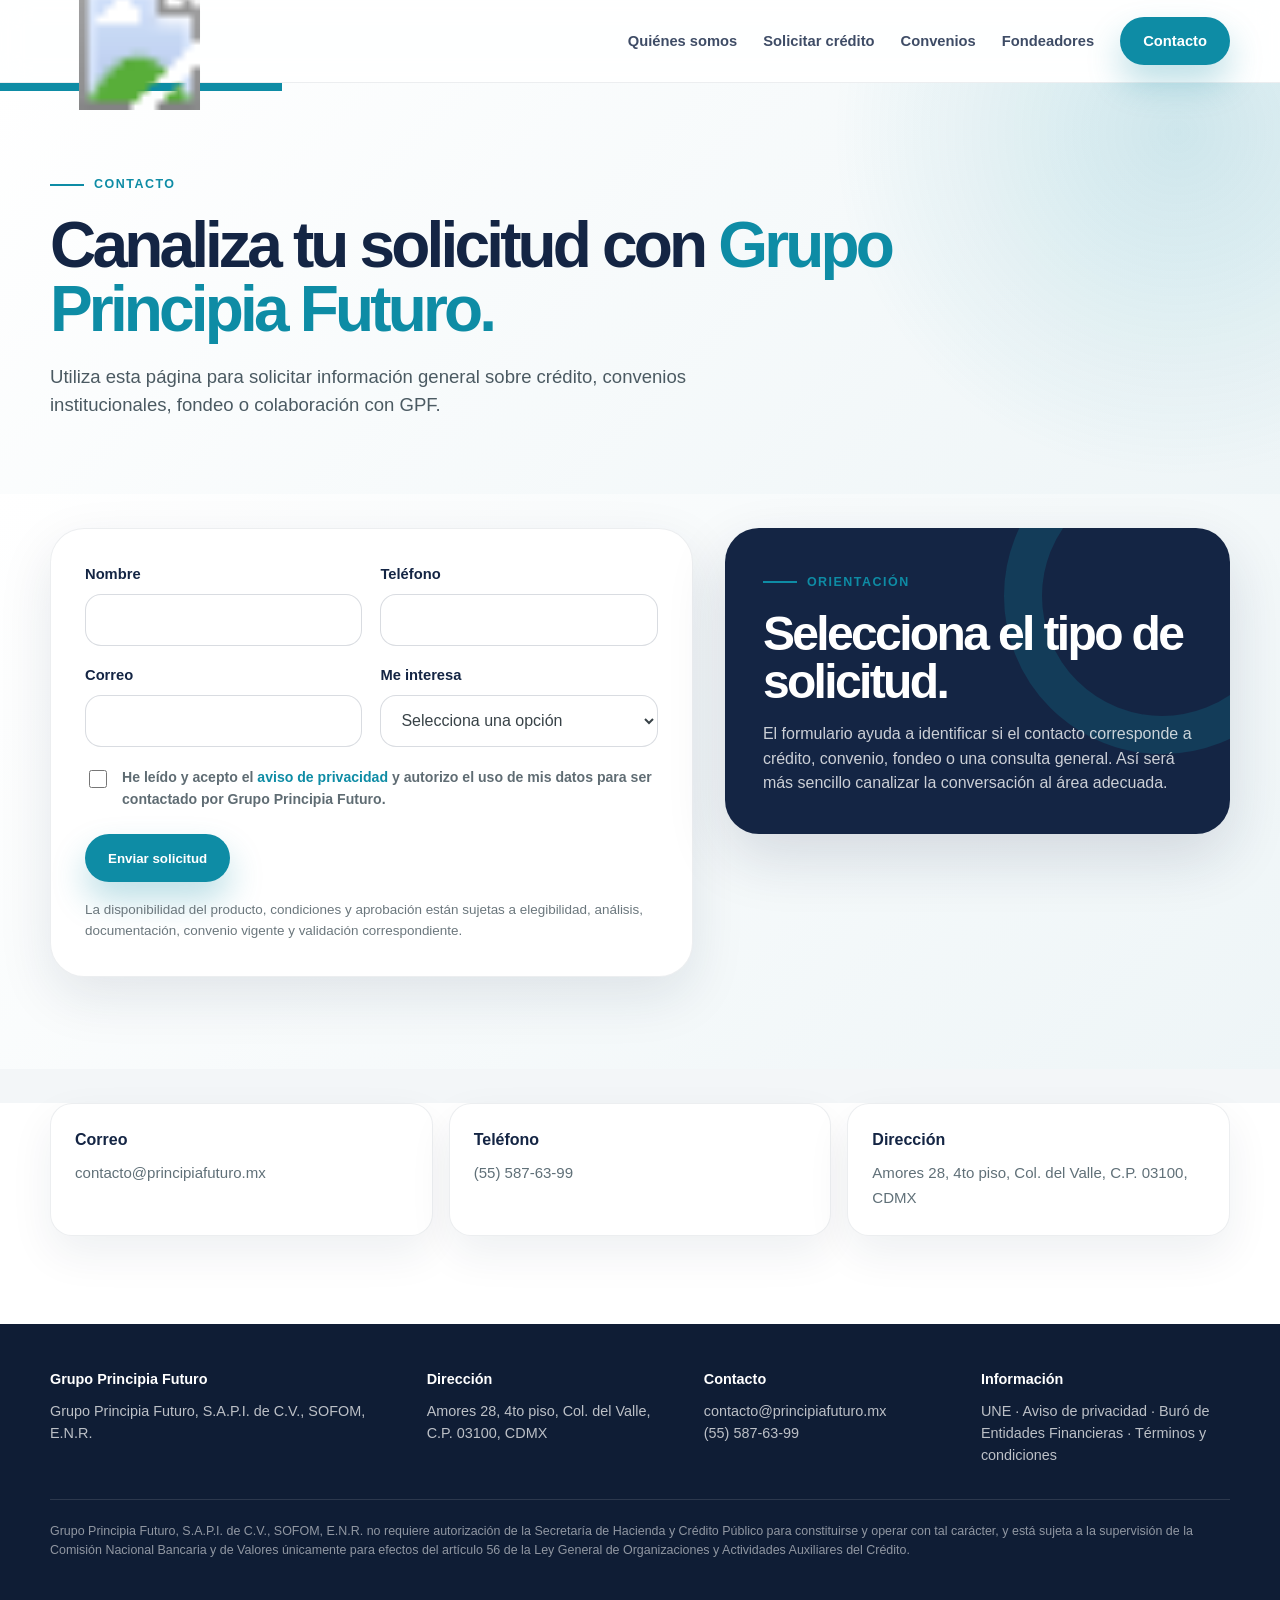
==== commit c3ed0d98: "Optimiza página de contacto para SEO" ====
--- a/contacto/index.html
+++ b/contacto/index.html
@@ -1,89 +1,33 @@
 <!DOCTYPE html>
-<html lang="es">
+<html lang="es-MX">
 <head>
   <meta charset="UTF-8" />
   <meta name="viewport" content="width=device-width, initial-scale=1.0" />
   <title>Contacto | Grupo Principia Futuro</title>
-  <meta name="description" content="Contacto de Grupo Principia Futuro para información sobre crédito, convenios, fondeo y atención institucional." />
+  <meta name="description" content="Contacta a Grupo Principia Futuro para información sobre crédito, convenios institucionales, fondeo o colaboración con GPF." />
+  <meta name="robots" content="index, follow" />
+  <link rel="canonical" href="https://principia-ochre.vercel.app/contacto/" />
+  <meta property="og:type" content="website" />
+  <meta property="og:locale" content="es_MX" />
+  <meta property="og:title" content="Contacto | Grupo Principia Futuro" />
+  <meta property="og:description" content="Canaliza tu solicitud con Grupo Principia Futuro." />
+  <meta property="og:url" content="https://principia-ochre.vercel.app/contacto/" />
+  <meta property="og:image" content="https://principia-ochre.vercel.app/assets/img/logo-gpf.svg" />
+  <meta name="twitter:card" content="summary_large_image" />
+  <link rel="icon" href="/assets/img/logo-gpf.svg" type="image/svg+xml" />
   <link rel="stylesheet" href="/assets/css/styles.css" />
   <style>
     .brand-image{font-size:0;letter-spacing:0;max-width:220px;flex:0 0 auto}.brand-logo{display:block;width:clamp(145px,14vw,190px);height:auto;transition:transform .28s var(--ease),filter .28s var(--ease)}.brand-image:hover .brand-logo{transform:translateY(-2px);filter:drop-shadow(0 14px 24px rgba(20,37,68,.16))}.page-hero{position:relative;overflow:hidden;background:radial-gradient(circle at 92% 12%,rgba(14,140,165,.16),transparent 28%),linear-gradient(135deg,#ffffff 0%,#eef5f7 100%);padding:86px 0 42px}.page-hero:before{content:"";position:absolute;top:0;left:0;width:22%;height:8px;background:var(--turquesa)}.page-hero h1{margin:0 0 22px;color:var(--azul);font-size:clamp(2.45rem,5vw,4.6rem);line-height:1;letter-spacing:-.06em;max-width:860px}.page-hero h1 span{color:var(--turquesa)}.contact-layout{background:linear-gradient(135deg,#ffffff 0%,#eef5f7 100%);padding:34px 0 92px}.contact-shell{display:grid;grid-template-columns:1.12fr .88fr;gap:32px;align-items:start}.contact-side{background:var(--azul);color:#fff;border-radius:34px;padding:38px;box-shadow:var(--sombra);position:sticky;top:110px;overflow:hidden}.contact-side:before{content:"";position:absolute;right:-90px;top:-90px;width:240px;height:240px;border-radius:50%;border:38px solid rgba(14,140,165,.22)}.contact-side>*{position:relative;z-index:1}.contact-side h2{margin:0 0 16px;font-size:clamp(2rem,4vw,3rem);line-height:1;letter-spacing:-.055em}.contact-side p{margin:0;color:rgba(255,255,255,.78)}.contact-direct{display:grid;grid-template-columns:repeat(3,1fr);gap:16px;margin-top:34px}.contact-card{background:#fff;border:1px solid rgba(20,37,68,.08);border-radius:22px;padding:24px;box-shadow:0 18px 44px rgba(20,37,68,.07)}.contact-card strong{display:block;color:var(--azul);margin-bottom:8px}.contact-card span,.contact-card a{color:#607078;font-size:.94rem}.contact-direct-wrap{padding:0 0 88px;background:#fff}@media(max-width:940px){.contact-shell{grid-template-columns:1fr}.contact-side{position:relative;top:auto}.contact-direct{grid-template-columns:1fr}.brand-logo{width:175px}}@media(max-width:620px){.brand-logo{width:160px}}
   </style>
 </head>
 <body>
-  <div class="ambient ambient-one" data-depth="0.08"></div>
-  <div class="ambient ambient-two" data-depth="0.14"></div>
-  <div class="ambient ambient-three" data-depth="0.06"></div>
-
-  <header>
-    <div class="container nav">
-      <a href="/" class="brand brand-image" aria-label="Grupo Principia Futuro">
-        <img class="brand-logo" src="/assets/img/logo-gpf.svg" alt="Grupo Principia Futuro" />
-      </a>
-      <nav class="menu" aria-label="Navegación principal">
-        <a href="/quienes-somos/">Quiénes somos</a>
-        <a href="/solicitar-credito/">Solicitar crédito</a>
-        <a href="/convenios/">Convenios</a>
-        <a href="/fondeadores/">Fondeadores</a>
-        <a href="/contacto/" class="btn btn-primary">Contacto</a>
-      </nav>
-    </div>
-  </header>
-
+  <div class="ambient ambient-one" data-depth="0.08"></div><div class="ambient ambient-two" data-depth="0.14"></div><div class="ambient ambient-three" data-depth="0.06"></div>
+  <header><div class="container nav"><a href="/" class="brand brand-image" aria-label="Grupo Principia Futuro"><img class="brand-logo" src="/assets/img/logo-gpf.svg" alt="Grupo Principia Futuro" /></a><nav class="menu" aria-label="Navegación principal"><a href="/quienes-somos/">Quiénes somos</a><a href="/solicitar-credito/">Solicitar crédito</a><a href="/convenios/">Convenios</a><a href="/fondeadores/">Fondeadores</a><a href="/contacto/" class="btn btn-primary">Contacto</a></nav></div></header>
   <main>
-    <section class="page-hero">
-      <div class="container">
-        <span class="eyebrow">Contacto</span>
-        <h1>Canaliza tu solicitud con <span>Grupo Principia Futuro.</span></h1>
-        <p class="lead">Utiliza esta página para solicitar información general sobre crédito, convenios institucionales, fondeo o colaboración con GPF.</p>
-      </div>
-    </section>
-
-    <section id="formulario" class="contact-layout">
-      <div class="container contact-shell">
-        <form class="lead-form reveal" id="leadForm" action="#" method="post" novalidate>
-          <div class="form-grid">
-            <div class="field"><label for="nombre">Nombre</label><input type="text" id="nombre" name="nombre" autocomplete="name" required /></div>
-            <div class="field"><label for="telefono">Teléfono</label><input type="tel" id="telefono" name="telefono" autocomplete="tel" inputmode="tel" required /></div>
-            <div class="field"><label for="correo">Correo</label><input type="email" id="correo" name="correo" autocomplete="email" required /></div>
-            <div class="field"><label for="interes">Me interesa</label><select id="interes" name="interes" required><option value="" selected disabled>Selecciona una opción</option><option value="Ser cliente">Solicitar crédito</option><option value="Convenio">Convenio</option><option value="Fondeo">Fondeo</option><option value="Contacto general">Contacto general</option></select></div>
-            <div class="field conditional-field full" id="clienteField"><label for="tipoCliente">Tipo de cliente</label><select id="tipoCliente" name="tipo_cliente"><option value="" selected disabled>Selecciona una opción</option><option value="Trabajador">Trabajador</option><option value="Pensionado">Pensionado</option></select></div>
-            <div class="field conditional-field full" id="convenioField"><label for="tipoConvenio">Tipo de convenio</label><select id="tipoConvenio" name="tipo_convenio"><option value="" selected disabled>Selecciona una opción</option><option value="Gobierno">Gobierno</option><option value="Privado">Privado</option></select></div>
-          </div>
-          <label class="privacy"><input type="checkbox" id="privacidad" name="privacidad" required /><span>He leído y acepto el <a href="#" aria-label="Aviso de privacidad">aviso de privacidad</a> y autorizo el uso de mis datos para ser contactado por Grupo Principia Futuro.</span></label>
-          <button class="btn btn-primary" type="submit">Enviar solicitud</button>
-          <p class="form-note">La disponibilidad del producto, condiciones y aprobación están sujetas a elegibilidad, análisis, documentación, convenio vigente y validación correspondiente.</p>
-          <div class="form-status" id="formStatus" role="status" aria-live="polite">Gracias. Tu información quedó lista para enviarse cuando el formulario se conecte al sistema correspondiente.</div>
-        </form>
-
-        <aside class="contact-side reveal" data-delay="1">
-          <span class="eyebrow">Orientación</span>
-          <h2>Selecciona el tipo de solicitud.</h2>
-          <p>El formulario ayuda a identificar si el contacto corresponde a crédito, convenio, fondeo o una consulta general. Así será más sencillo canalizar la conversación al área adecuada.</p>
-        </aside>
-      </div>
-    </section>
-
-    <section class="contact-direct-wrap">
-      <div class="container contact-direct">
-        <div class="contact-card"><strong>Correo</strong><a href="mailto:contacto@principiafuturo.mx">contacto@principiafuturo.mx</a></div>
-        <div class="contact-card"><strong>Teléfono</strong><a href="tel:+52555876399">(55) 587-63-99</a></div>
-        <div class="contact-card"><strong>Dirección</strong><span>Amores 28, 4to piso, Col. del Valle, C.P. 03100, CDMX</span></div>
-      </div>
-    </section>
+    <section class="page-hero"><div class="container"><span class="eyebrow">Contacto</span><h1>Canaliza tu solicitud con <span>Grupo Principia Futuro.</span></h1><p class="lead">Utiliza esta página para solicitar información general sobre crédito, convenios institucionales, fondeo o colaboración con GPF.</p></div></section>
+    <section id="formulario" class="contact-layout"><div class="container contact-shell"><form class="lead-form reveal" id="leadForm" action="#" method="post" novalidate><div class="form-grid"><div class="field"><label for="nombre">Nombre</label><input type="text" id="nombre" name="nombre" autocomplete="name" required /></div><div class="field"><label for="telefono">Teléfono</label><input type="tel" id="telefono" name="telefono" autocomplete="tel" inputmode="tel" required /></div><div class="field"><label for="correo">Correo</label><input type="email" id="correo" name="correo" autocomplete="email" required /></div><div class="field"><label for="interes">Me interesa</label><select id="interes" name="interes" required><option value="" selected disabled>Selecciona una opción</option><option value="Ser cliente">Solicitar crédito</option><option value="Convenio">Convenio</option><option value="Fondeo">Fondeo</option><option value="Contacto general">Contacto general</option></select></div><div class="field conditional-field full" id="clienteField"><label for="tipoCliente">Tipo de cliente</label><select id="tipoCliente" name="tipo_cliente"><option value="" selected disabled>Selecciona una opción</option><option value="Trabajador">Trabajador</option><option value="Pensionado">Pensionado</option></select></div><div class="field conditional-field full" id="convenioField"><label for="tipoConvenio">Tipo de convenio</label><select id="tipoConvenio" name="tipo_convenio"><option value="" selected disabled>Selecciona una opción</option><option value="Gobierno">Gobierno</option><option value="Privado">Privado</option></select></div></div><label class="privacy"><input type="checkbox" id="privacidad" name="privacidad" required /><span>He leído y acepto el <a href="#" aria-label="Aviso de privacidad">aviso de privacidad</a> y autorizo el uso de mis datos para ser contactado por Grupo Principia Futuro.</span></label><button class="btn btn-primary" type="submit">Enviar solicitud</button><p class="form-note">La disponibilidad del producto, condiciones y aprobación están sujetas a elegibilidad, análisis, documentación, convenio vigente y validación correspondiente.</p><div class="form-status" id="formStatus" role="status" aria-live="polite">Gracias. Tu información quedó lista para enviarse cuando el formulario se conecte al sistema correspondiente.</div></form><aside class="contact-side reveal" data-delay="1"><span class="eyebrow">Orientación</span><h2>Selecciona el tipo de solicitud.</h2><p>El formulario ayuda a identificar si el contacto corresponde a crédito, convenio, fondeo o una consulta general. Así será más sencillo canalizar la conversación al área adecuada.</p></aside></div></section>
+    <section class="contact-direct-wrap"><div class="container contact-direct"><div class="contact-card"><strong>Correo</strong><a href="mailto:contacto@principiafuturo.mx">contacto@principiafuturo.mx</a></div><div class="contact-card"><strong>Teléfono</strong><a href="tel:+52555876399">(55) 587-63-99</a></div><div class="contact-card"><strong>Dirección</strong><span>Amores 28, 4to piso, Col. del Valle, C.P. 03100, CDMX</span></div></div></section>
   </main>
-
-  <footer>
-    <div class="container">
-      <div class="footer-grid">
-        <div><strong>Grupo Principia Futuro</strong><span>Grupo Principia Futuro, S.A.P.I. de C.V., SOFOM, E.N.R.</span></div>
-        <div><strong>Dirección</strong><span>Amores 28, 4to piso, Col. del Valle, C.P. 03100, CDMX</span></div>
-        <div><strong>Contacto</strong><span>contacto@principiafuturo.mx<br>(55) 587-63-99</span></div>
-        <div><strong>Información</strong><span>UNE · Aviso de privacidad · Buró de Entidades Financieras · Términos y condiciones</span></div>
-      </div>
-      <p class="legal-note">Grupo Principia Futuro, S.A.P.I. de C.V., SOFOM, E.N.R. no requiere autorización de la Secretaría de Hacienda y Crédito Público para constituirse y operar con tal carácter, y está sujeta a la supervisión de la Comisión Nacional Bancaria y de Valores únicamente para efectos del artículo 56 de la Ley General de Organizaciones y Actividades Auxiliares del Crédito.</p>
-    </div>
-  </footer>
-  <script src="/assets/js/main.js"></script>
+  <footer><div class="container"><div class="footer-grid"><div><strong>Grupo Principia Futuro</strong><span>Grupo Principia Futuro, S.A.P.I. de C.V., SOFOM, E.N.R.</span></div><div><strong>Dirección</strong><span>Amores 28, 4to piso, Col. del Valle, C.P. 03100, CDMX</span></div><div><strong>Contacto</strong><span>contacto@principiafuturo.mx<br>(55) 587-63-99</span></div><div><strong>Información</strong><span>UNE · Aviso de privacidad · Buró de Entidades Financieras · Términos y condiciones</span></div></div><p class="legal-note">Grupo Principia Futuro, S.A.P.I. de C.V., SOFOM, E.N.R. no requiere autorización de la Secretaría de Hacienda y Crédito Público para constituirse y operar con tal carácter, y está sujeta a la supervisión de la Comisión Nacional Bancaria y de Valores únicamente para efectos del artículo 56 de la Ley General de Organizaciones y Actividades Auxiliares del Crédito.</p></div></footer><script src="/assets/js/main.js" defer></script>
 </body>
 </html>
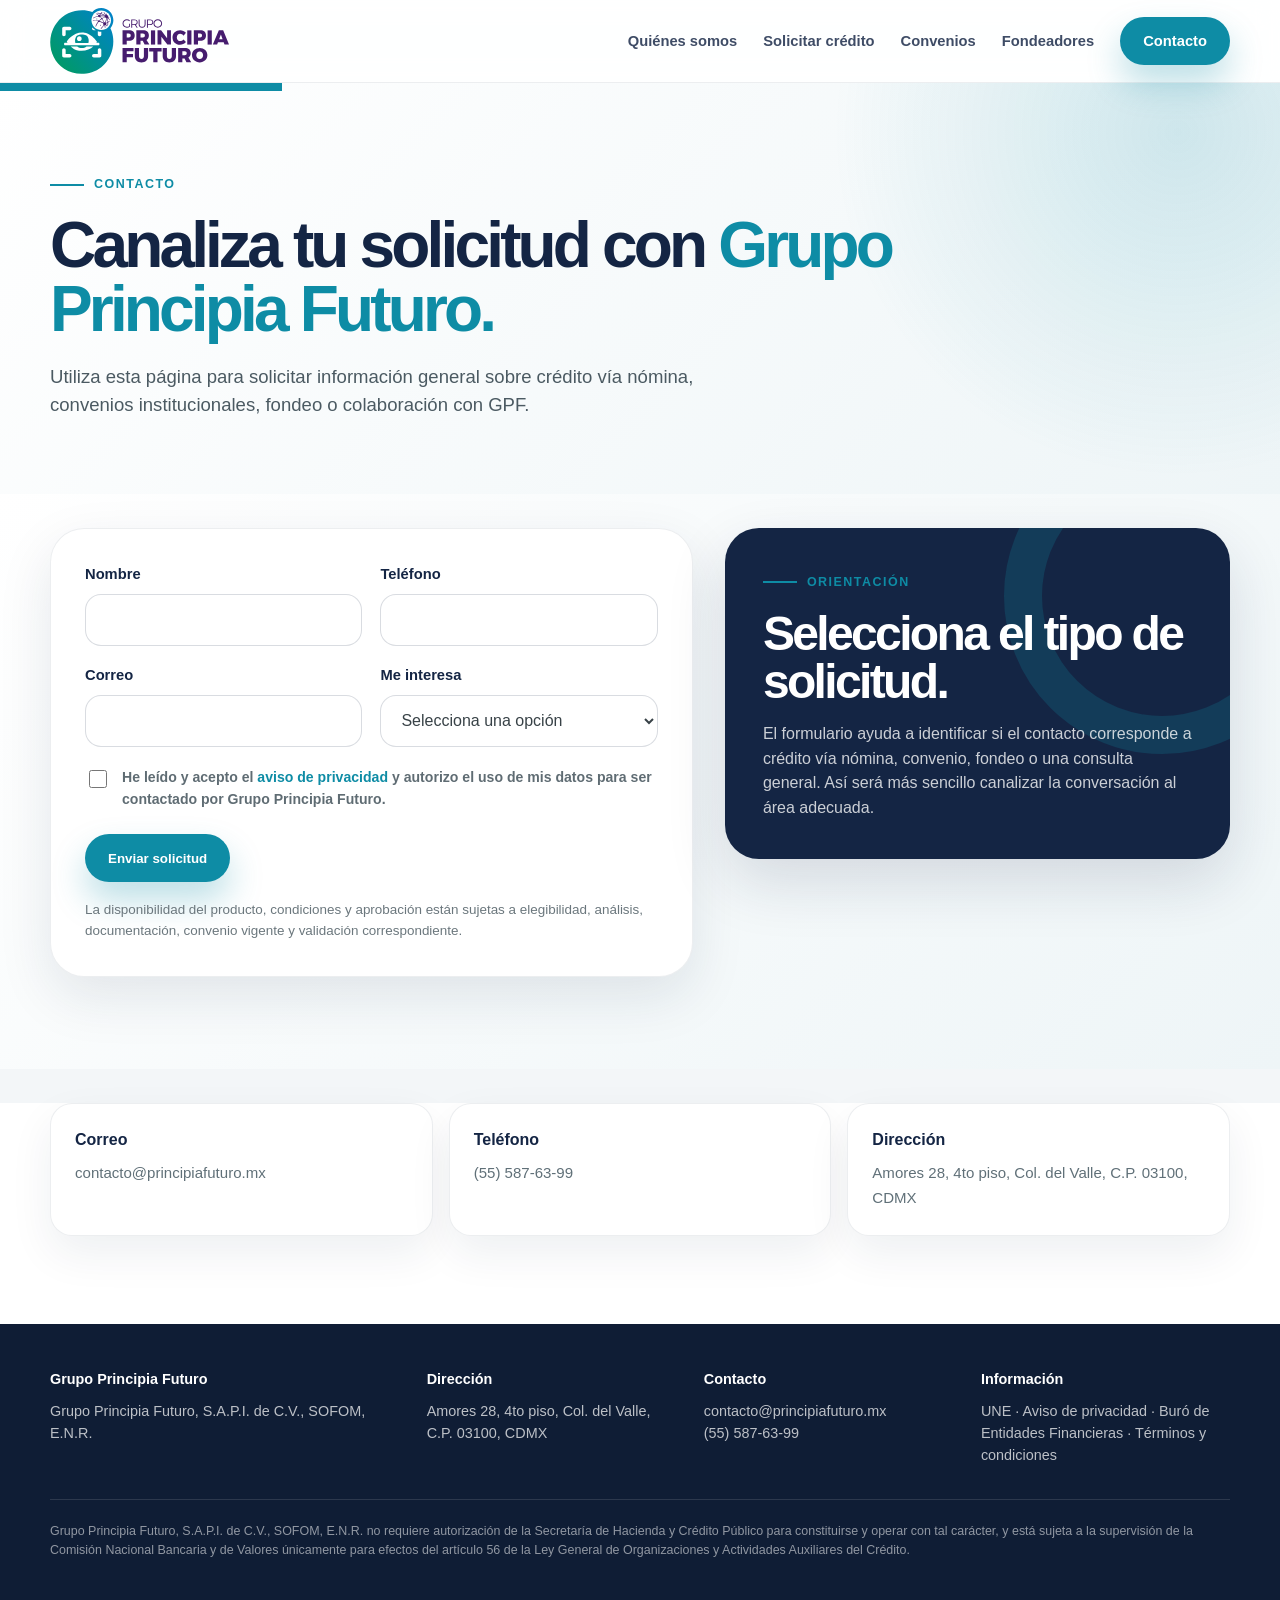
==== commit 4ddabe9c: "Alinea SEO de contacto" ====
--- a/contacto/index.html
+++ b/contacto/index.html
@@ -4,28 +4,29 @@
   <meta charset="UTF-8" />
   <meta name="viewport" content="width=device-width, initial-scale=1.0" />
   <title>Contacto | Grupo Principia Futuro</title>
-  <meta name="description" content="Contacta a Grupo Principia Futuro para información sobre crédito, convenios institucionales, fondeo o colaboración con GPF." />
+  <meta name="description" content="Contacta a Grupo Principia Futuro para información sobre crédito vía nómina, convenios institucionales, fondeo o colaboración con GPF." />
   <meta name="robots" content="index, follow" />
   <link rel="canonical" href="https://principia-ochre.vercel.app/contacto/" />
   <meta property="og:type" content="website" />
   <meta property="og:locale" content="es_MX" />
   <meta property="og:title" content="Contacto | Grupo Principia Futuro" />
-  <meta property="og:description" content="Canaliza tu solicitud con Grupo Principia Futuro." />
+  <meta property="og:description" content="Canaliza tu solicitud con GPF: crédito vía nómina, convenios, fondeo o colaboración institucional." />
   <meta property="og:url" content="https://principia-ochre.vercel.app/contacto/" />
-  <meta property="og:image" content="https://principia-ochre.vercel.app/assets/img/logo-gpf.svg" />
+  <meta property="og:image" content="https://principia-ochre.vercel.app/assets/img/logo-gpf.svg?v=5" />
   <meta name="twitter:card" content="summary_large_image" />
-  <link rel="icon" href="/assets/img/logo-gpf.svg" type="image/svg+xml" />
+  <link rel="icon" href="/assets/img/favicon.svg?v=5" type="image/svg+xml" />
   <link rel="stylesheet" href="/assets/css/styles.css" />
   <style>
     .brand-image{font-size:0;letter-spacing:0;max-width:220px;flex:0 0 auto}.brand-logo{display:block;width:clamp(145px,14vw,190px);height:auto;transition:transform .28s var(--ease),filter .28s var(--ease)}.brand-image:hover .brand-logo{transform:translateY(-2px);filter:drop-shadow(0 14px 24px rgba(20,37,68,.16))}.page-hero{position:relative;overflow:hidden;background:radial-gradient(circle at 92% 12%,rgba(14,140,165,.16),transparent 28%),linear-gradient(135deg,#ffffff 0%,#eef5f7 100%);padding:86px 0 42px}.page-hero:before{content:"";position:absolute;top:0;left:0;width:22%;height:8px;background:var(--turquesa)}.page-hero h1{margin:0 0 22px;color:var(--azul);font-size:clamp(2.45rem,5vw,4.6rem);line-height:1;letter-spacing:-.06em;max-width:860px}.page-hero h1 span{color:var(--turquesa)}.contact-layout{background:linear-gradient(135deg,#ffffff 0%,#eef5f7 100%);padding:34px 0 92px}.contact-shell{display:grid;grid-template-columns:1.12fr .88fr;gap:32px;align-items:start}.contact-side{background:var(--azul);color:#fff;border-radius:34px;padding:38px;box-shadow:var(--sombra);position:sticky;top:110px;overflow:hidden}.contact-side:before{content:"";position:absolute;right:-90px;top:-90px;width:240px;height:240px;border-radius:50%;border:38px solid rgba(14,140,165,.22)}.contact-side>*{position:relative;z-index:1}.contact-side h2{margin:0 0 16px;font-size:clamp(2rem,4vw,3rem);line-height:1;letter-spacing:-.055em}.contact-side p{margin:0;color:rgba(255,255,255,.78)}.contact-direct{display:grid;grid-template-columns:repeat(3,1fr);gap:16px;margin-top:34px}.contact-card{background:#fff;border:1px solid rgba(20,37,68,.08);border-radius:22px;padding:24px;box-shadow:0 18px 44px rgba(20,37,68,.07)}.contact-card strong{display:block;color:var(--azul);margin-bottom:8px}.contact-card span,.contact-card a{color:#607078;font-size:.94rem}.contact-direct-wrap{padding:0 0 88px;background:#fff}@media(max-width:940px){.contact-shell{grid-template-columns:1fr}.contact-side{position:relative;top:auto}.contact-direct{grid-template-columns:1fr}.brand-logo{width:175px}}@media(max-width:620px){.brand-logo{width:160px}}
   </style>
+  <script type="application/ld+json">{"@context":"https://schema.org","@type":"ContactPage","name":"Contacto | Grupo Principia Futuro","url":"https://principia-ochre.vercel.app/contacto/","mainEntity":{"@type":"FinancialService","name":"Grupo Principia Futuro","legalName":"Grupo Principia Futuro, S.A.P.I. de C.V., SOFOM, E.N.R.","telephone":"+52 55 587-63-99","email":"contacto@principiafuturo.mx"}}</script>
 </head>
 <body>
   <div class="ambient ambient-one" data-depth="0.08"></div><div class="ambient ambient-two" data-depth="0.14"></div><div class="ambient ambient-three" data-depth="0.06"></div>
-  <header><div class="container nav"><a href="/" class="brand brand-image" aria-label="Grupo Principia Futuro"><img class="brand-logo" src="/assets/img/logo-gpf.svg" alt="Grupo Principia Futuro" /></a><nav class="menu" aria-label="Navegación principal"><a href="/quienes-somos/">Quiénes somos</a><a href="/solicitar-credito/">Solicitar crédito</a><a href="/convenios/">Convenios</a><a href="/fondeadores/">Fondeadores</a><a href="/contacto/" class="btn btn-primary">Contacto</a></nav></div></header>
+  <header><div class="container nav"><a href="/" class="brand brand-image" aria-label="Grupo Principia Futuro"><img class="brand-logo" src="/assets/img/logo-gpf.svg?v=5" alt="Grupo Principia Futuro" /></a><nav class="menu" aria-label="Navegación principal"><a href="/quienes-somos/">Quiénes somos</a><a href="/solicitar-credito/">Solicitar crédito</a><a href="/convenios/">Convenios</a><a href="/fondeadores/">Fondeadores</a><a href="/contacto/" class="btn btn-primary">Contacto</a></nav></div></header>
   <main>
-    <section class="page-hero"><div class="container"><span class="eyebrow">Contacto</span><h1>Canaliza tu solicitud con <span>Grupo Principia Futuro.</span></h1><p class="lead">Utiliza esta página para solicitar información general sobre crédito, convenios institucionales, fondeo o colaboración con GPF.</p></div></section>
-    <section id="formulario" class="contact-layout"><div class="container contact-shell"><form class="lead-form reveal" id="leadForm" action="#" method="post" novalidate><div class="form-grid"><div class="field"><label for="nombre">Nombre</label><input type="text" id="nombre" name="nombre" autocomplete="name" required /></div><div class="field"><label for="telefono">Teléfono</label><input type="tel" id="telefono" name="telefono" autocomplete="tel" inputmode="tel" required /></div><div class="field"><label for="correo">Correo</label><input type="email" id="correo" name="correo" autocomplete="email" required /></div><div class="field"><label for="interes">Me interesa</label><select id="interes" name="interes" required><option value="" selected disabled>Selecciona una opción</option><option value="Ser cliente">Solicitar crédito</option><option value="Convenio">Convenio</option><option value="Fondeo">Fondeo</option><option value="Contacto general">Contacto general</option></select></div><div class="field conditional-field full" id="clienteField"><label for="tipoCliente">Tipo de cliente</label><select id="tipoCliente" name="tipo_cliente"><option value="" selected disabled>Selecciona una opción</option><option value="Trabajador">Trabajador</option><option value="Pensionado">Pensionado</option></select></div><div class="field conditional-field full" id="convenioField"><label for="tipoConvenio">Tipo de convenio</label><select id="tipoConvenio" name="tipo_convenio"><option value="" selected disabled>Selecciona una opción</option><option value="Gobierno">Gobierno</option><option value="Privado">Privado</option></select></div></div><label class="privacy"><input type="checkbox" id="privacidad" name="privacidad" required /><span>He leído y acepto el <a href="#" aria-label="Aviso de privacidad">aviso de privacidad</a> y autorizo el uso de mis datos para ser contactado por Grupo Principia Futuro.</span></label><button class="btn btn-primary" type="submit">Enviar solicitud</button><p class="form-note">La disponibilidad del producto, condiciones y aprobación están sujetas a elegibilidad, análisis, documentación, convenio vigente y validación correspondiente.</p><div class="form-status" id="formStatus" role="status" aria-live="polite">Gracias. Tu información quedó lista para enviarse cuando el formulario se conecte al sistema correspondiente.</div></form><aside class="contact-side reveal" data-delay="1"><span class="eyebrow">Orientación</span><h2>Selecciona el tipo de solicitud.</h2><p>El formulario ayuda a identificar si el contacto corresponde a crédito, convenio, fondeo o una consulta general. Así será más sencillo canalizar la conversación al área adecuada.</p></aside></div></section>
+    <section class="page-hero"><div class="container"><span class="eyebrow">Contacto</span><h1>Canaliza tu solicitud con <span>Grupo Principia Futuro.</span></h1><p class="lead">Utiliza esta página para solicitar información general sobre crédito vía nómina, convenios institucionales, fondeo o colaboración con GPF.</p></div></section>
+    <section id="formulario" class="contact-layout"><div class="container contact-shell"><form class="lead-form reveal" id="leadForm" action="#" method="post" novalidate><div class="form-grid"><div class="field"><label for="nombre">Nombre</label><input type="text" id="nombre" name="nombre" autocomplete="name" required /></div><div class="field"><label for="telefono">Teléfono</label><input type="tel" id="telefono" name="telefono" autocomplete="tel" inputmode="tel" required /></div><div class="field"><label for="correo">Correo</label><input type="email" id="correo" name="correo" autocomplete="email" required /></div><div class="field"><label for="interes">Me interesa</label><select id="interes" name="interes" required><option value="" selected disabled>Selecciona una opción</option><option value="Ser cliente">Solicitar crédito</option><option value="Convenio">Convenio</option><option value="Fondeo">Fondeo</option><option value="Contacto general">Contacto general</option></select></div><div class="field conditional-field full" id="clienteField"><label for="tipoCliente">Tipo de cliente</label><select id="tipoCliente" name="tipo_cliente"><option value="" selected disabled>Selecciona una opción</option><option value="Trabajador">Trabajador</option><option value="Pensionado">Pensionado</option></select></div><div class="field conditional-field full" id="convenioField"><label for="tipoConvenio">Tipo de convenio</label><select id="tipoConvenio" name="tipo_convenio"><option value="" selected disabled>Selecciona una opción</option><option value="Gobierno">Gobierno</option><option value="Privado">Privado</option></select></div></div><label class="privacy"><input type="checkbox" id="privacidad" name="privacidad" required /><span>He leído y acepto el <a href="#" aria-label="Aviso de privacidad">aviso de privacidad</a> y autorizo el uso de mis datos para ser contactado por Grupo Principia Futuro.</span></label><button class="btn btn-primary" type="submit">Enviar solicitud</button><p class="form-note">La disponibilidad del producto, condiciones y aprobación están sujetas a elegibilidad, análisis, documentación, convenio vigente y validación correspondiente.</p><div class="form-status" id="formStatus" role="status" aria-live="polite">Gracias. Tu información quedó lista para enviarse cuando el formulario se conecte al sistema correspondiente.</div></form><aside class="contact-side reveal" data-delay="1"><span class="eyebrow">Orientación</span><h2>Selecciona el tipo de solicitud.</h2><p>El formulario ayuda a identificar si el contacto corresponde a crédito vía nómina, convenio, fondeo o una consulta general. Así será más sencillo canalizar la conversación al área adecuada.</p></aside></div></section>
     <section class="contact-direct-wrap"><div class="container contact-direct"><div class="contact-card"><strong>Correo</strong><a href="mailto:contacto@principiafuturo.mx">contacto@principiafuturo.mx</a></div><div class="contact-card"><strong>Teléfono</strong><a href="tel:+52555876399">(55) 587-63-99</a></div><div class="contact-card"><strong>Dirección</strong><span>Amores 28, 4to piso, Col. del Valle, C.P. 03100, CDMX</span></div></div></section>
   </main>
   <footer><div class="container"><div class="footer-grid"><div><strong>Grupo Principia Futuro</strong><span>Grupo Principia Futuro, S.A.P.I. de C.V., SOFOM, E.N.R.</span></div><div><strong>Dirección</strong><span>Amores 28, 4to piso, Col. del Valle, C.P. 03100, CDMX</span></div><div><strong>Contacto</strong><span>contacto@principiafuturo.mx<br>(55) 587-63-99</span></div><div><strong>Información</strong><span>UNE · Aviso de privacidad · Buró de Entidades Financieras · Términos y condiciones</span></div></div><p class="legal-note">Grupo Principia Futuro, S.A.P.I. de C.V., SOFOM, E.N.R. no requiere autorización de la Secretaría de Hacienda y Crédito Público para constituirse y operar con tal carácter, y está sujeta a la supervisión de la Comisión Nacional Bancaria y de Valores únicamente para efectos del artículo 56 de la Ley General de Organizaciones y Actividades Auxiliares del Crédito.</p></div></footer><script src="/assets/js/main.js" defer></script>
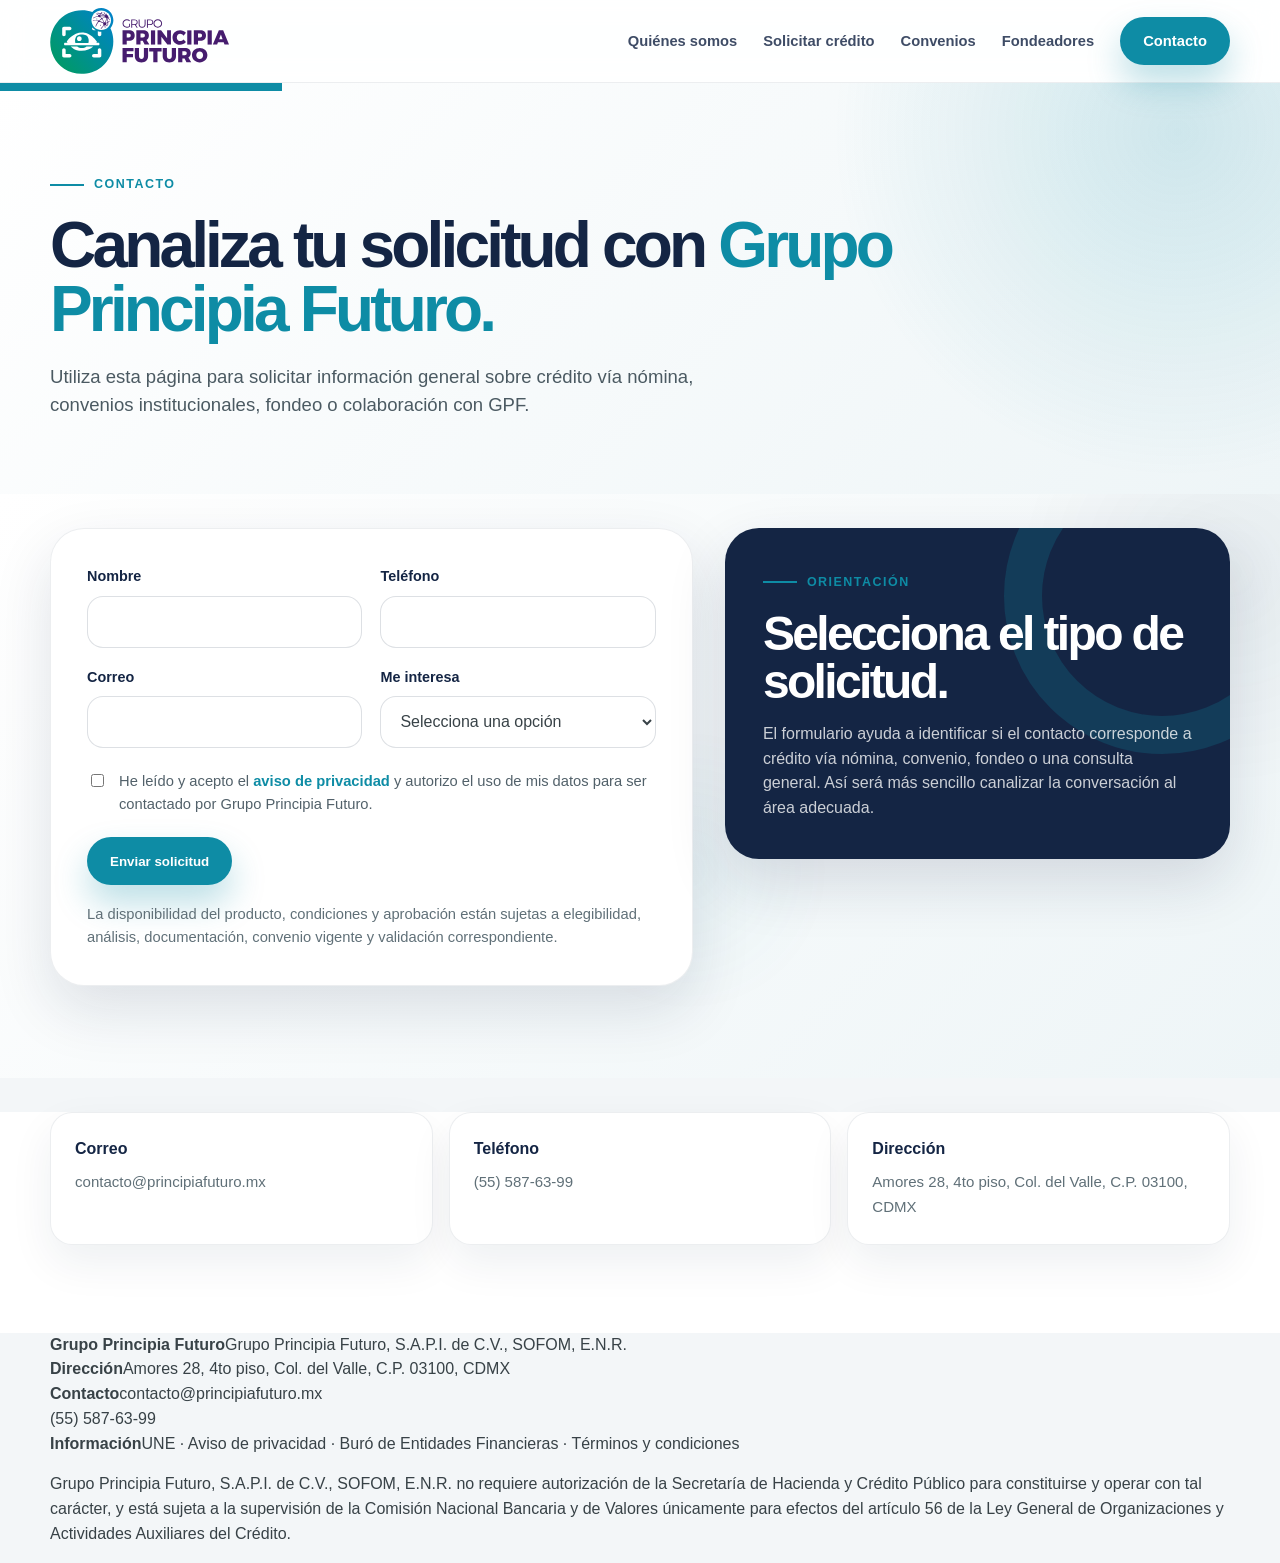
==== commit 3bda659a: "Repara estilos del formulario de contacto" ====
--- a/contacto/index.html
+++ b/contacto/index.html
@@ -17,7 +17,7 @@
   <link rel="icon" href="/assets/img/favicon.svg?v=5" type="image/svg+xml" />
   <link rel="stylesheet" href="/assets/css/styles.css" />
   <style>
-    .brand-image{font-size:0;letter-spacing:0;max-width:220px;flex:0 0 auto}.brand-logo{display:block;width:clamp(145px,14vw,190px);height:auto;transition:transform .28s var(--ease),filter .28s var(--ease)}.brand-image:hover .brand-logo{transform:translateY(-2px);filter:drop-shadow(0 14px 24px rgba(20,37,68,.16))}.page-hero{position:relative;overflow:hidden;background:radial-gradient(circle at 92% 12%,rgba(14,140,165,.16),transparent 28%),linear-gradient(135deg,#ffffff 0%,#eef5f7 100%);padding:86px 0 42px}.page-hero:before{content:"";position:absolute;top:0;left:0;width:22%;height:8px;background:var(--turquesa)}.page-hero h1{margin:0 0 22px;color:var(--azul);font-size:clamp(2.45rem,5vw,4.6rem);line-height:1;letter-spacing:-.06em;max-width:860px}.page-hero h1 span{color:var(--turquesa)}.contact-layout{background:linear-gradient(135deg,#ffffff 0%,#eef5f7 100%);padding:34px 0 92px}.contact-shell{display:grid;grid-template-columns:1.12fr .88fr;gap:32px;align-items:start}.contact-side{background:var(--azul);color:#fff;border-radius:34px;padding:38px;box-shadow:var(--sombra);position:sticky;top:110px;overflow:hidden}.contact-side:before{content:"";position:absolute;right:-90px;top:-90px;width:240px;height:240px;border-radius:50%;border:38px solid rgba(14,140,165,.22)}.contact-side>*{position:relative;z-index:1}.contact-side h2{margin:0 0 16px;font-size:clamp(2rem,4vw,3rem);line-height:1;letter-spacing:-.055em}.contact-side p{margin:0;color:rgba(255,255,255,.78)}.contact-direct{display:grid;grid-template-columns:repeat(3,1fr);gap:16px;margin-top:34px}.contact-card{background:#fff;border:1px solid rgba(20,37,68,.08);border-radius:22px;padding:24px;box-shadow:0 18px 44px rgba(20,37,68,.07)}.contact-card strong{display:block;color:var(--azul);margin-bottom:8px}.contact-card span,.contact-card a{color:#607078;font-size:.94rem}.contact-direct-wrap{padding:0 0 88px;background:#fff}@media(max-width:940px){.contact-shell{grid-template-columns:1fr}.contact-side{position:relative;top:auto}.contact-direct{grid-template-columns:1fr}.brand-logo{width:175px}}@media(max-width:620px){.brand-logo{width:160px}}
+    .brand-image{font-size:0;letter-spacing:0;max-width:220px;flex:0 0 auto}.brand-logo{display:block;width:clamp(145px,14vw,190px);height:auto;transition:transform .28s var(--ease),filter .28s var(--ease)}.brand-image:hover .brand-logo{transform:translateY(-2px);filter:drop-shadow(0 14px 24px rgba(20,37,68,.16))}.page-hero{position:relative;overflow:hidden;background:radial-gradient(circle at 92% 12%,rgba(14,140,165,.16),transparent 28%),linear-gradient(135deg,#ffffff 0%,#eef5f7 100%);padding:86px 0 42px}.page-hero:before{content:"";position:absolute;top:0;left:0;width:22%;height:8px;background:var(--turquesa)}.page-hero h1{margin:0 0 22px;color:var(--azul);font-size:clamp(2.45rem,5vw,4.6rem);line-height:1;letter-spacing:-.06em;max-width:860px}.page-hero h1 span{color:var(--turquesa)}.contact-layout{background:linear-gradient(135deg,#ffffff 0%,#eef5f7 100%);padding:34px 0 92px}.contact-shell{display:grid;grid-template-columns:1.12fr .88fr;gap:32px;align-items:start}.lead-form{background:#fff;border:1px solid rgba(20,37,68,.08);border-radius:34px;padding:36px;box-shadow:0 24px 60px rgba(20,37,68,.12)}.form-grid{display:grid;grid-template-columns:1fr 1fr;gap:18px}.field{display:grid;gap:8px}.field.full{grid-column:1/-1}.field label{color:var(--azul);font-weight:900;font-size:.9rem}.field input,.field select{width:100%;min-height:52px;border:1px solid rgba(20,37,68,.14);border-radius:16px;background:#fff;color:var(--gris);font:inherit;padding:0 15px;outline:none;transition:border-color .22s var(--ease),box-shadow .22s var(--ease),background .22s var(--ease)}.field input:focus,.field select:focus{border-color:rgba(14,140,165,.55);box-shadow:0 0 0 5px rgba(14,140,165,.12)}.conditional-field{display:none}.conditional-field.active{display:grid}.privacy{display:grid;grid-template-columns:auto 1fr;gap:12px;align-items:start;margin:22px 0 20px;color:#52616a;font-size:.92rem}.privacy input{margin-top:4px;accent-color:var(--turquesa)}.privacy a{color:var(--turquesa);font-weight:900}.form-note{margin:18px 0 0;color:#607078;font-size:.92rem}.form-status{display:none;margin-top:18px;border-radius:18px;background:rgba(14,140,165,.1);border:1px solid rgba(14,140,165,.22);color:var(--azul);font-weight:800;padding:16px}.form-status.active{display:block}.lead-form .btn{margin-top:2px}.contact-side{background:var(--azul);color:#fff;border-radius:34px;padding:38px;box-shadow:var(--sombra);position:sticky;top:110px;overflow:hidden}.contact-side:before{content:"";position:absolute;right:-90px;top:-90px;width:240px;height:240px;border-radius:50%;border:38px solid rgba(14,140,165,.22)}.contact-side>*{position:relative;z-index:1}.contact-side h2{margin:0 0 16px;font-size:clamp(2rem,4vw,3rem);line-height:1;letter-spacing:-.055em}.contact-side p{margin:0;color:rgba(255,255,255,.78)}.contact-direct{display:grid;grid-template-columns:repeat(3,1fr);gap:16px;margin-top:34px}.contact-card{background:#fff;border:1px solid rgba(20,37,68,.08);border-radius:22px;padding:24px;box-shadow:0 18px 44px rgba(20,37,68,.07)}.contact-card strong{display:block;color:var(--azul);margin-bottom:8px}.contact-card span,.contact-card a{color:#607078;font-size:.94rem}.contact-direct-wrap{padding:0 0 88px;background:#fff}@media(max-width:940px){.contact-shell{grid-template-columns:1fr}.contact-side{position:relative;top:auto}.contact-direct{grid-template-columns:1fr}.brand-logo{width:175px}}@media(max-width:620px){.brand-logo{width:160px}.lead-form{padding:26px;border-radius:28px}.form-grid{grid-template-columns:1fr}.contact-layout{padding-top:18px}.page-hero{padding-top:64px}}
   </style>
   <script type="application/ld+json">{"@context":"https://schema.org","@type":"ContactPage","name":"Contacto | Grupo Principia Futuro","url":"https://principia-ochre.vercel.app/contacto/","mainEntity":{"@type":"FinancialService","name":"Grupo Principia Futuro","legalName":"Grupo Principia Futuro, S.A.P.I. de C.V., SOFOM, E.N.R.","telephone":"+52 55 587-63-99","email":"contacto@principiafuturo.mx"}}</script>
 </head>
--- a/assets/css/styles.css
+++ b/assets/css/styles.css
@@ -24,6 +24,8 @@
       overflow-x: hidden;
     }
 
+    body.nav-open { overflow: hidden; }
+
     body::selection {
       background: rgba(14, 140, 165, 0.22);
     }
@@ -200,6 +202,40 @@
       transform-origin: left;
     }
 
+    .menu-toggle {
+      display: none;
+      width: 48px;
+      height: 48px;
+      border: 1px solid rgba(20, 37, 68, 0.12);
+      border-radius: 16px;
+      background: #fff;
+      align-items: center;
+      justify-content: center;
+      flex-direction: column;
+      gap: 5px;
+      cursor: pointer;
+      box-shadow: 0 12px 26px rgba(20, 37, 68, 0.08);
+      transition: transform .22s var(--ease), border-color .22s var(--ease), box-shadow .22s var(--ease);
+    }
+
+    .menu-toggle span {
+      width: 22px;
+      height: 2px;
+      border-radius: 999px;
+      background: var(--azul);
+      transition: transform .22s var(--ease), opacity .22s var(--ease), background .22s var(--ease);
+    }
+
+    .menu-toggle:hover {
+      transform: translateY(-2px);
+      border-color: rgba(14, 140, 165, 0.35);
+      box-shadow: 0 18px 34px rgba(14, 140, 165, 0.14);
+    }
+
+    .menu-toggle.is-active span:nth-child(1) { transform: translateY(7px) rotate(45deg); }
+    .menu-toggle.is-active span:nth-child(2) { opacity: 0; }
+    .menu-toggle.is-active span:nth-child(3) { transform: translateY(-7px) rotate(-45deg); }
+
     .btn {
       display: inline-flex;
       justify-content: center;
@@ -323,890 +359,142 @@
     .trust-strip {
       display: grid;
       grid-template-columns: repeat(3, 1fr);
-      gap: 10px;
-      max-width: 700px;
+      gap: 14px;
+      margin-top: 34px;
     }
 
     .trust-item {
-      background: rgba(255,255,255,.9);
-      border: 1px solid rgba(20, 37, 68, 0.08);
-      border-left: 4px solid var(--turquesa);
-      border-radius: 16px;
-      padding: 16px 15px;
-      box-shadow: 0 12px 26px rgba(20, 37, 68, 0.06);
-      transition: transform .22s var(--ease), box-shadow .22s var(--ease), border-color .22s var(--ease);
-    }
-
-    .trust-item:hover {
-      transform: translateY(-6px);
-      box-shadow: 0 20px 42px rgba(20, 37, 68, 0.11);
-      border-color: rgba(14,140,165,.24);
+      background: rgba(255,255,255,.78);
+      border: 1px solid rgba(20,37,68,.08);
+      border-radius: 18px;
+      padding: 18px;
+      box-shadow: 0 10px 30px rgba(20,37,68,.06);
     }
 
     .trust-item strong {
       display: block;
       color: var(--azul);
-      font-size: 0.96rem;
-      margin-bottom: 3px;
-    }
-
-    .trust-item span { font-size: 0.84rem; color: #637078; }
+      margin-bottom: 4px;
+    }
+
+    .trust-item span {
+      display: block;
+      color: #64727a;
+      font-size: .9rem;
+    }
 
     .hero-card {
+      min-height: 520px;
+      border-radius: 36px;
+      background: var(--azul);
       position: relative;
-      background: var(--azul);
-      color: #fff;
-      border-radius: 36px;
-      padding: 34px;
-      box-shadow: var(--sombra);
-      min-height: 540px;
       overflow: hidden;
-      transition: transform .28s var(--ease), box-shadow .28s var(--ease);
-      will-change: transform;
-    }
-
-    .hero-card:hover {
-      transform: translateY(-8px);
       box-shadow: var(--sombra-fuerte);
-    }
-
-    .hero-card::before {
-      content: "";
-      position: absolute;
-      right: -90px;
-      top: -90px;
-      width: 280px;
-      height: 280px;
-      border-radius: 50%;
-      border: 42px solid rgba(14, 140, 165, 0.22);
-      animation: rotateHalo 18s linear infinite;
-    }
-
-    @keyframes rotateHalo {
-      from { transform: rotate(0deg); }
-      to { transform: rotate(360deg); }
-    }
-
+      transform-style: preserve-3d;
+    }
+
+    .hero-card::before,
     .hero-card::after {
       content: "";
       position: absolute;
-      right: 26px;
-      bottom: 26px;
-      width: 150px;
-      height: 150px;
-      border-radius: 42px;
-      background: linear-gradient(135deg, rgba(14, 140, 165, 0.9), rgba(255, 255, 255, 0.06));
-      transform: rotate(8deg);
-      animation: cardBlock 7s ease-in-out infinite;
-    }
-
-    @keyframes cardBlock {
-      0%, 100% { transform: rotate(8deg) translateY(0); }
-      50% { transform: rotate(4deg) translateY(-12px); }
-    }
-
-    .card-content { position: relative; z-index: 2; }
-
-    .hero-card .label {
-      display: inline-block;
-      color: #bfeff6;
-      letter-spacing: 0.16em;
-      text-transform: uppercase;
-      font-size: 0.72rem;
-      font-weight: 900;
-      margin-bottom: 24px;
-    }
-
-    .metric-main {
-      margin: 0 0 28px;
-      font-size: clamp(2rem, 4.6vw, 3.92rem);
-      line-height: 0.98;
-      letter-spacing: -0.06em;
-      font-weight: 900;
-    }
-
-    .mini-grid {
-      display: grid;
-      grid-template-columns: 1fr 1fr;
-      gap: 14px;
-      margin-top: 34px;
-    }
-
-    .mini-card {
-      min-height: 132px;
-      background: rgba(255, 255, 255, 0.08);
-      border: 1px solid rgba(255, 255, 255, 0.12);
-      border-radius: 22px;
-      padding: 22px;
-      transition: transform .22s var(--ease), background .22s var(--ease), border-color .22s var(--ease);
-    }
-
-    .mini-card:hover {
-      transform: translateY(-5px);
-      background: rgba(255, 255, 255, 0.12);
-      border-color: rgba(255,255,255,.24);
-    }
-
-    .mini-card strong {
-      display: block;
-      font-size: 1.55rem;
-      margin-bottom: 8px;
-      color: #fff;
-    }
-
-    .mini-card span { color: rgba(255, 255, 255, 0.78); font-size: 0.9rem; }
-
-    section {
-      padding: 86px 0;
+      border-radius: 50%;
+      pointer-events: none;
+    }
+
+    .hero-card::before {
+      width: 390px;
+      height: 390px;
+      background: radial-gradient(circle, rgba(14,140,165,.55), transparent 63%);
+      top: -140px;
+      right: -120px;
+      animation: cardGlow 9s ease-in-out infinite;
+    }
+
+    .hero-card::after {
+      width: 260px;
+      height: 260px;
+      border: 34px solid rgba(255,255,255,.06);
+      bottom: -90px;
+      left: -70px;
+      animation: rotateHalo 22s linear infinite;
+    }
+
+    @keyframes cardGlow {
+      0%, 100% { transform: scale(1); opacity: .9; }
+      50% { transform: scale(1.12); opacity: .62; }
+    }
+
+    @keyframes rotateHalo { to { transform: rotate(360deg); } }
+
+    .card-content {
       position: relative;
-    }
-
-    .section-head {
-      display: flex;
-      align-items: end;
-      justify-content: space-between;
-      gap: 32px;
-      margin-bottom: 42px;
-    }
-
-    .section-head h2 {
-      color: var(--azul);
-      font-size: clamp(2rem, 4vw, 3.45rem);
-      line-height: 1;
-      letter-spacing: -0.055em;
-      margin: 0;
-      max-width: 800px;
-    }
-
-    .section-head p {
-      margin: 0;
-      max-width: 470px;
-      color: #5d6970;
-    }
-
-    .about-grid {
-      display: grid;
-      grid-template-columns: 0.95fr 1.05fr;
-      gap: 34px;
-      align-items: stretch;
-    }
-
-    .panel {
-      background: #fff;
-      border-radius: var(--radio);
+      z-index: 2;
       padding: 34px;
-      border: 1px solid rgba(20, 37, 68, 0.08);
-      box-shadow: 0 18px 44px rgba(20, 37, 68, 0.07);
-      transition: transform .24s var(--ease), box-shadow .24s var(--ease);
-    }
-
-    .panel:hover,
-    .value-card:hover,
-    .solution-card:hover,
-    .b2b-card:hover {
-      transform: translateY(-8px);
-      box-shadow: var(--sombra);
-    }
-
-    .panel-dark {
-      background: var(--azul);
-      color: #fff;
-      overflow: hidden;
-      position: relative;
-    }
-
-    .panel-dark::after {
-      content: "";
-      position: absolute;
-      width: 180px;
-      height: 180px;
-      right: -70px;
-      bottom: -70px;
-      border-radius: 50%;
-      background: rgba(14,140,165,.22);
-    }
-
-    .panel h3 {
-      margin: 0 0 14px;
-      color: var(--azul);
-      font-size: 1.55rem;
-      letter-spacing: -0.035em;
-      position: relative;
-      z-index: 1;
-    }
-
-    .panel-dark h3 { color: #fff; }
-    .panel p { margin: 0; color: #5f6c73; position: relative; z-index: 1; }
-    .panel-dark p { color: rgba(255, 255, 255, 0.78); }
-
-    .values {
-      display: grid;
-      grid-template-columns: repeat(2, 1fr);
-      gap: 16px;
-    }
-
-    .value-card {
-      padding: 24px;
-      border-radius: 22px;
-      background: #fff;
-      border: 1px solid rgba(20, 37, 68, 0.08);
-      transition: transform .24s var(--ease), box-shadow .24s var(--ease), border-color .24s var(--ease);
-    }
-
-    .value-card:hover { border-color: rgba(14,140,165,.22); }
-
-    .icon {
-      width: 42px;
-      height: 42px;
-      display: grid;
-      place-items: center;
-      border-radius: 14px;
-      background: rgba(14, 140, 165, 0.1);
-      color: var(--turquesa);
-      font-weight: 900;
-      margin-bottom: 16px;
-      transition: transform .25s var(--ease), background .25s var(--ease);
-    }
-
-    .value-card:hover .icon,
-    .solution-card:hover .icon {
-      transform: rotate(-7deg) scale(1.06);
-      background: rgba(14, 140, 165, 0.16);
-    }
-
-    .value-card h3 {
-      color: var(--azul);
-      margin: 0 0 8px;
-      font-size: 1.08rem;
-    }
-
-    .value-card p {
-      margin: 0;
-      font-size: 0.94rem;
-      color: #637078;
-    }
-
-    .solutions {
-      background: #fff;
-      overflow: hidden;
-    }
-
-    .solutions::before {
-      content: "";
-      position: absolute;
-      width: 420px;
-      height: 420px;
-      left: -220px;
-      top: 120px;
-      border-radius: 50%;
-      background: radial-gradient(circle, rgba(14,140,165,.11), transparent 70%);
-      animation: floatSlow 11s ease-in-out infinite;
-    }
-
-    .solution-grid {
-      display: grid;
-      grid-template-columns: repeat(2, minmax(0, 1fr));
-      gap: 18px;
-    }
-
-    .solution-card {
-      position: relative;
-      min-height: 350px;
+      height: 100%;
       display: flex;
       flex-direction: column;
       justify-content: space-between;
-      padding: 30px;
-      border-radius: 30px;
-      overflow: hidden;
-      border: 1px solid rgba(20, 37, 68, 0.09);
-      background: linear-gradient(180deg, #ffffff 0%, #f3f8fa 100%);
-      transition: transform .24s var(--ease), box-shadow .24s var(--ease), border-color .24s var(--ease);
-    }
-
-    .solution-card.featured {
-      background: var(--azul);
-      color: #fff;
-    }
-
-    .solution-card::after {
-      content: "";
-      position: absolute;
-      right: -42px;
-      bottom: -42px;
-      width: 150px;
-      height: 150px;
-      border-radius: 38px;
-      background: rgba(14, 140, 165, 0.12);
-      transform: rotate(14deg);
-      transition: transform .3s var(--ease);
-    }
-
-    .solution-card:hover::after { transform: rotate(2deg) scale(1.12); }
-
-    .solution-card.featured::after { background: rgba(14, 140, 165, 0.42); }
-
-    .solution-card h3 {
-      position: relative;
-      z-index: 1;
-      color: var(--azul);
-      font-size: 1.7rem;
-      line-height: 1.05;
-      letter-spacing: -0.04em;
-      margin: 0 0 12px;
-    }
-
-    .solution-card.featured h3 { color: #fff; }
-
-    .solution-card p {
-      position: relative;
-      z-index: 1;
-      color: #637078;
-      margin: 0 0 20px;
-    }
-
-    .solution-card.featured p { color: rgba(255, 255, 255, 0.78); }
-
-    .solution-card ul {
-      position: relative;
-      z-index: 1;
-      list-style: none;
-      padding: 0;
-      margin: 0;
-      display: grid;
-      gap: 10px;
-    }
-
-    .solution-card li {
-      display: flex;
-      gap: 10px;
-      align-items: start;
-      color: #52616a;
-      font-size: 0.94rem;
-    }
-
-    .solution-card.featured li { color: rgba(255, 255, 255, 0.82); }
-
-    .solution-card li::before {
-      content: "✓";
-      color: var(--turquesa);
-      font-weight: 900;
-    }
-
-    .process {
-      background: var(--azul);
-      color: #fff;
-      position: relative;
-      overflow: hidden;
-    }
-
-    .process::before {
-      content: "";
-      position: absolute;
-      top: 0;
-      left: 0;
-      width: 19%;
-      height: 8px;
-      background: var(--turquesa);
-    }
-
-    .process::after {
-      content: "";
-      position: absolute;
-      width: 600px;
-      height: 600px;
-      right: -260px;
-      top: 70px;
-      border: 2px solid rgba(14,140,165,.12);
-      border-radius: 50%;
-      animation: rotateHalo 30s linear infinite;
-    }
-
-    .process .section-head h2 { color: #fff; }
-    .process .section-head p { color: rgba(255, 255, 255, 0.72); }
-
-    .steps {
-      display: grid;
-      grid-template-columns: repeat(4, 1fr);
-      gap: 16px;
-    }
-
-    .step {
-      counter-increment: step;
-      padding: 28px;
-      border-radius: 26px;
-      background: rgba(255, 255, 255, 0.08);
-      border: 1px solid rgba(255, 255, 255, 0.12);
-      min-height: 250px;
-      transition: transform .24s var(--ease), background .24s var(--ease), border-color .24s var(--ease);
-    }
-
-    .step:hover {
-      transform: translateY(-8px);
-      background: rgba(255, 255, 255, 0.12);
-      border-color: rgba(14,140,165,.36);
-    }
-
-    .steps { counter-reset: step; }
-
-    .step::before {
-      content: "0" counter(step);
+    }
+
+    .label {
       display: inline-flex;
-      margin-bottom: 34px;
-      color: var(--turquesa);
-      font-weight: 900;
-      font-size: 1.1rem;
-    }
-
-    .step h3 {
-      margin: 0 0 10px;
-      font-size: 1.15rem;
-      color: #fff;
-    }
-
-    .step p {
-      margin: 0;
-      color: rgba(255, 255, 255, 0.72);
-      font-size: 0.94rem;
-    }
-
-    .b2b-grid {
-      display: grid;
-      grid-template-columns: 1fr 1fr;
-      gap: 20px;
-    }
-
-    .b2b-card {
-      position: relative;
-      padding: 34px;
-      border-radius: 30px;
-      background: #fff;
-      border: 1px solid rgba(20, 37, 68, 0.08);
-      min-height: 360px;
-      overflow: hidden;
-      transition: transform .24s var(--ease), box-shadow .24s var(--ease), border-color .24s var(--ease);
-    }
-
-    .b2b-card::after {
-      content: "";
-      position: absolute;
-      right: -72px;
-      top: -72px;
-      width: 190px;
-      height: 190px;
-      border-radius: 46px;
-      background: rgba(14,140,165,.08);
-      transform: rotate(18deg);
-      transition: transform .28s var(--ease), background .28s var(--ease);
-    }
-
-    .b2b-card:hover {
-      border-color: rgba(14,140,165,.24);
-    }
-
-    .b2b-card:hover::after {
-      transform: rotate(4deg) scale(1.08);
-      background: rgba(14,140,165,.13);
-    }
-
-    .b2b-card:nth-child(2) {
-      background: linear-gradient(135deg, rgba(14, 140, 165, 0.1), rgba(255, 255, 255, 0.9));
-    }
-
-    .b2b-card h3 {
-      margin: 0 0 14px;
-      color: var(--azul);
-      font-size: 1.7rem;
-      letter-spacing: -0.04em;
-      position: relative;
-      z-index: 1;
-    }
-
-    .b2b-card p {
-      margin: 0 0 22px;
-      color: #607078;
-      position: relative;
-      z-index: 1;
-    }
-
-    .check-list {
-      list-style: none;
-      padding: 0;
-      margin: 0;
-      display: grid;
-      gap: 12px;
-      position: relative;
-      z-index: 1;
-    }
-
-    .check-list li {
-      display: flex;
-      align-items: start;
-      gap: 12px;
-      color: #51616a;
-      font-weight: 650;
-    }
-
-    .check-list li::before {
-      content: "";
-      flex: 0 0 10px;
-      width: 10px;
-      height: 10px;
-      margin-top: 8px;
-      border-radius: 50%;
-      background: var(--turquesa);
-      box-shadow: 0 0 0 5px rgba(14,140,165,.1);
-    }
-
-
-    .form-section {
-      background:
-        radial-gradient(circle at 88% 8%, rgba(14, 140, 165, 0.14), transparent 28%),
-        linear-gradient(135deg, #ffffff 0%, #eef5f7 100%);
-      padding: 92px 0;
-      scroll-margin-top: 90px;
-    }
-
-    .form-shell {
-      display: grid;
-      grid-template-columns: 0.82fr 1.18fr;
-      gap: 32px;
-      align-items: start;
-    }
-
-    .form-intro {
-      position: sticky;
-      top: 110px;
-      background: var(--azul);
-      color: #fff;
-      border-radius: 34px;
-      padding: 38px;
-      box-shadow: var(--sombra);
-      overflow: hidden;
-      min-height: 360px;
-    }
-
-    .form-intro::before {
-      content: "";
-      position: absolute;
-      top: -90px;
-      right: -90px;
-      width: 240px;
-      height: 240px;
-      border-radius: 50%;
-      border: 38px solid rgba(14, 140, 165, 0.22);
-      animation: pulseForm 6s ease-in-out infinite;
-    }
-
-    .form-intro::after {
-      content: "";
-      position: absolute;
-      right: -48px;
-      bottom: -48px;
-      width: 160px;
-      height: 160px;
-      border-radius: 38px;
-      background: rgba(14, 140, 165, 0.34);
-      transform: rotate(18deg);
-    }
-
-    @keyframes pulseForm {
-      0%, 100% { transform: scale(1); opacity: 1; }
-      50% { transform: scale(1.08); opacity: 0.72; }
-    }
-
-    .form-intro .eyebrow,
-    .form-intro h2,
-    .form-intro p,
-    .form-intro .form-intro-list {
-      position: relative;
-      z-index: 1;
-    }
-
-    .form-intro h2 {
-      margin: 0 0 16px;
-      font-size: clamp(2rem, 4vw, 3rem);
-      line-height: 1;
-      letter-spacing: -0.055em;
-    }
-
-    .form-intro p {
-      margin: 0 0 24px;
-      color: rgba(255, 255, 255, 0.78);
-    }
-
-    .form-intro-list {
-      display: grid;
-      gap: 12px;
-      margin: 0;
-      padding: 0;
-      list-style: none;
-    }
-
-    .form-intro-list li {
-      color: rgba(255, 255, 255, 0.82);
-      display: flex;
-      gap: 10px;
-      align-items: flex-start;
-      font-size: 0.94rem;
-    }
-
-    .form-intro-list li::before {
-      content: "";
-      width: 9px;
-      height: 9px;
-      margin-top: 8px;
-      border-radius: 50%;
-      background: var(--turquesa);
-      flex: 0 0 9px;
-    }
-
-    .lead-form {
-      background: #fff;
-      border-radius: 34px;
-      padding: 34px;
-      border: 1px solid rgba(20, 37, 68, 0.08);
-      box-shadow: 0 20px 54px rgba(20, 37, 68, 0.1);
-      transition: transform .28s var(--ease), box-shadow .28s var(--ease), border-color .28s var(--ease);
-    }
-
-    .lead-form:hover {
-      transform: translateY(-5px);
-      box-shadow: 0 28px 70px rgba(20, 37, 68, 0.14);
-      border-color: rgba(14, 140, 165, 0.24);
-    }
-
-    .form-grid {
-      display: grid;
-      grid-template-columns: 1fr 1fr;
-      gap: 18px;
-    }
-
-    .field {
-      display: grid;
-      gap: 8px;
-    }
-
-    .field.full { grid-column: 1 / -1; }
-
-    label {
-      color: var(--azul);
-      font-weight: 900;
-      font-size: 0.92rem;
-    }
-
-    input,
-    select {
-      width: 100%;
-      min-height: 52px;
-      border: 1px solid rgba(20, 37, 68, 0.16);
-      border-radius: 16px;
-      padding: 0 16px;
-      font: inherit;
-      color: var(--gris);
-      background: #fff;
-      transition: border-color .22s var(--ease), box-shadow .22s var(--ease), transform .22s var(--ease);
-    }
-
-    input:hover,
-    select:hover {
-      border-color: rgba(14, 140, 165, 0.44);
-    }
-
-    input:focus,
-    select:focus {
-      outline: none;
-      border-color: var(--turquesa);
-      box-shadow: 0 0 0 4px rgba(14, 140, 165, 0.12);
-    }
-
-    .conditional-field {
-      display: none;
-      animation: revealField .24s var(--ease) both;
-    }
-
-    .conditional-field.active { display: grid; }
-
-    @keyframes revealField {
-      from { opacity: 0; transform: translateY(8px); }
-      to { opacity: 1; transform: translateY(0); }
-    }
-
-    .privacy {
-      display: flex;
-      align-items: flex-start;
-      gap: 12px;
-      margin: 20px 0 24px;
-      color: #5f6c73;
-      font-size: 0.88rem;
-    }
-
-    .privacy input {
-      width: 18px;
-      height: 18px;
-      min-height: auto;
-      margin-top: 3px;
-      flex: 0 0 18px;
-    }
-
-    .privacy a {
-      color: var(--turquesa);
-      font-weight: 900;
-    }
-
-    .form-note {
-      margin: 18px 0 0;
-      color: #6b777d;
-      font-size: 0.84rem;
-    }
-
-    .form-status {
-      display: none;
-      margin-top: 18px;
-      padding: 14px 16px;
-      border-radius: 16px;
-      background: rgba(14, 140, 165, 0.1);
-      color: var(--azul);
+      align-self: flex-start;
+      padding: 8px 12px;
+      border-radius: 999px;
+      color: #d7f7fb;
+      background: rgba(14,140,165,.18);
+      border: 1px solid rgba(255,255,255,.12);
+      font-size: .78rem;
       font-weight: 800;
-    }
-
-    .form-status.active { display: block; }
-
-    .cta {
-      padding: 0 0 88px;
-    }
-
-    .cta-box {
-      background:
-        radial-gradient(circle at 88% 18%, rgba(14, 140, 165, 0.22), transparent 24%),
-        var(--azul);
-      color: #fff;
-      border-radius: 38px;
-      padding: 54px;
-      display: grid;
-      grid-template-columns: 1fr auto;
-      align-items: center;
-      gap: 32px;
-      box-shadow: var(--sombra);
-      overflow: hidden;
-      position: relative;
-    }
-
-    .cta-box::after {
-      content: "";
-      position: absolute;
-      width: 260px;
-      height: 260px;
-      right: -100px;
-      bottom: -120px;
-      border-radius: 50%;
-      background: rgba(14,140,165,.22);
-      animation: floatSlow 8s ease-in-out infinite;
-    }
-
-    .cta-box h2 {
-      margin: 0 0 12px;
-      font-size: clamp(2rem, 4vw, 3.3rem);
-      line-height: 1;
-      letter-spacing: -0.05em;
-      position: relative;
-      z-index: 1;
-    }
-
-    .cta-box p {
-      margin: 0;
-      color: rgba(255, 255, 255, 0.74);
-      max-width: 760px;
-      position: relative;
-      z-index: 1;
-    }
-
-    .cta-box .btn { position: relative; z-index: 1; }
-
-    footer {
-      background: #0f1d35;
-      color: rgba(255, 255, 255, 0.72);
-      padding: 44px 0;
-      font-size: 0.9rem;
-    }
-
-    .footer-grid {
-      display: grid;
-      grid-template-columns: 1.4fr repeat(3, 1fr);
-      gap: 28px;
-    }
-
-    footer strong {
-      display: block;
-      color: #fff;
-      margin-bottom: 10px;
-    }
-
-    .legal-note {
-      margin-top: 32px;
-      padding-top: 22px;
-      border-top: 1px solid rgba(255,255,255,0.12);
-      color: rgba(255,255,255,0.54);
-      font-size: 0.78rem;
-    }
-
-    .reveal {
-      opacity: 0;
-      transform: translateY(28px);
-      transition: opacity .7s var(--ease), transform .7s var(--ease);
-    }
-
-    .reveal.is-visible {
-      opacity: 1;
-      transform: translateY(0);
-    }
-
-    .reveal[data-delay="1"] { transition-delay: .08s; }
-    .reveal[data-delay="2"] { transition-delay: .16s; }
-    .reveal[data-delay="3"] { transition-delay: .24s; }
+      letter-spacing: .08em;
+      text-transform: uppercase;
+    }
 
     @media (max-width: 940px) {
-      .menu { display: none; }
-      .hero-grid,
-      .about-grid,
-      .b2b-grid,
-      .cta-box,
-      .form-shell { grid-template-columns: 1fr; }
-      .solution-grid { grid-template-columns: 1fr; }
-      .steps { grid-template-columns: repeat(2, 1fr); }
-      .section-head { display: block; }
-      .section-head p { margin-top: 16px; }
-      .trust-strip { grid-template-columns: 1fr; }
-      .footer-grid { grid-template-columns: 1fr 1fr; }
-      .form-intro { position: relative; top: auto; }
+      .nav { height: 74px; }
+      .menu-toggle { display: inline-flex; }
+      .menu {
+        position: fixed;
+        top: 74px;
+        left: 20px;
+        right: 20px;
+        display: grid !important;
+        gap: 4px;
+        padding: 16px;
+        border: 1px solid rgba(20, 37, 68, 0.10);
+        border-radius: 24px;
+        background: rgba(255, 255, 255, 0.98);
+        box-shadow: var(--sombra-fuerte);
+        transform: translateY(-18px) scale(.98);
+        opacity: 0;
+        pointer-events: none;
+        visibility: hidden;
+        transition: transform .24s var(--ease), opacity .24s var(--ease), visibility .24s var(--ease);
+        z-index: 40;
+      }
+      .menu.is-open {
+        transform: translateY(0) scale(1);
+        opacity: 1;
+        pointer-events: auto;
+        visibility: visible;
+      }
+      .menu a {
+        width: 100%;
+        justify-content: flex-start;
+        padding: 14px 16px !important;
+        border-radius: 16px;
+      }
+      .menu a:not(.btn)::after { display: none; }
+      .menu a:not(.btn) {
+        background: rgba(20, 37, 68, 0.04);
+      }
+      .menu a.btn {
+        justify-content: center;
+        margin-top: 8px;
+      }
     }
 
     @media (max-width: 620px) {
       .container { width: min(100% - 28px, 1180px); }
-      .hero { padding-top: 60px; }
-      .hero-card { min-height: auto; }
-      .mini-grid,
-      .values,
-      .steps,
-      .footer-grid,
-      .form-grid { grid-template-columns: 1fr; }
-      .cta-box,
-      .lead-form,
-      .form-intro { padding: 34px; }
-      .hero h1 { font-size: clamp(2.3rem, 13vw, 3.8rem); }
-    }
-
-    @media (prefers-reduced-motion: reduce) {
-      html { scroll-behavior: auto; }
-      *,
-      *::before,
-      *::after {
-        animation-duration: .001ms !important;
-        animation-iteration-count: 1 !important;
-        transition-duration: .001ms !important;
-        scroll-behavior: auto !important;
-      }
-      .reveal {
-        opacity: 1;
-        transform: none;
-      }
-    }
+      .menu { left: 14px; right: 14px; }
+    }
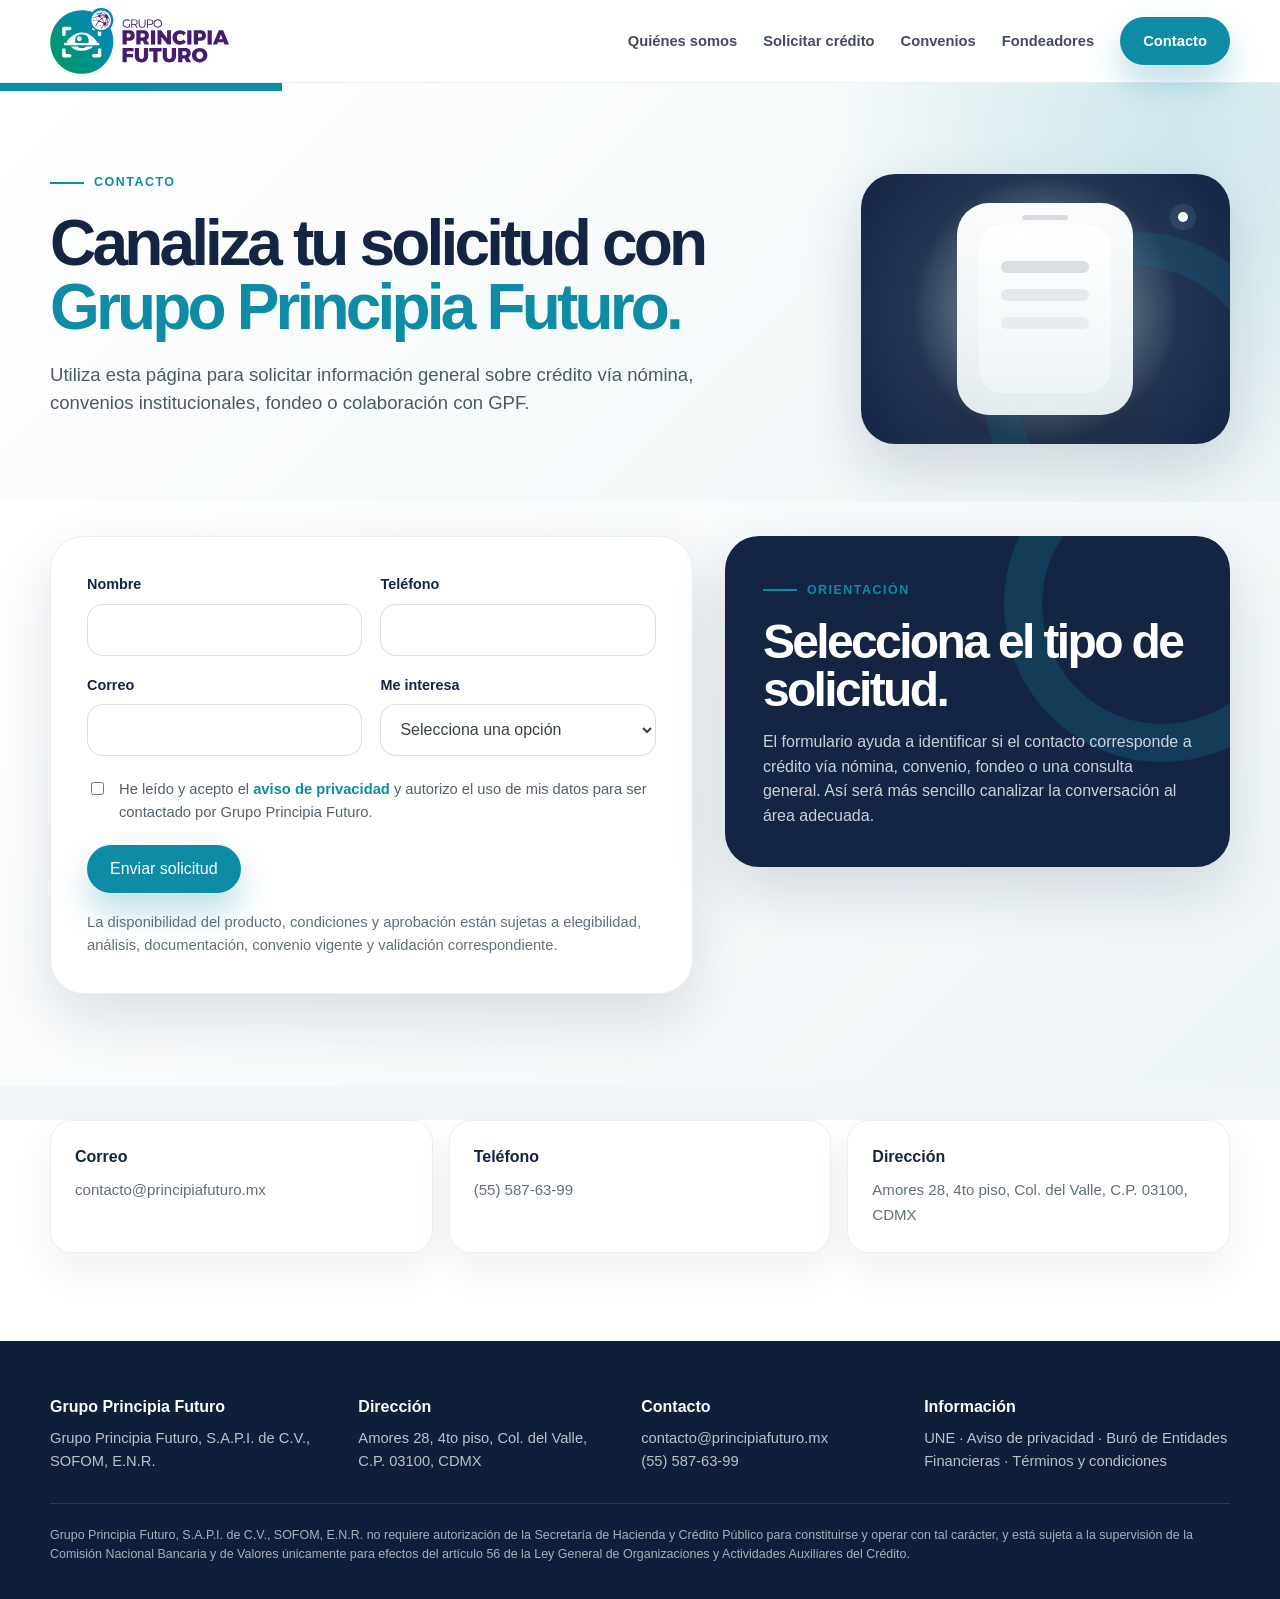
==== commit d324a0a8: "Agrega animacion de notificaciones en contacto" ====
--- a/contacto/index.html
+++ b/contacto/index.html
@@ -17,7 +17,7 @@
   <link rel="icon" href="/assets/img/favicon.svg?v=5" type="image/svg+xml" />
   <link rel="stylesheet" href="/assets/css/styles.css" />
   <style>
-    .brand-image{font-size:0;letter-spacing:0;max-width:220px;flex:0 0 auto}.brand-logo{display:block;width:clamp(145px,14vw,190px);height:auto;transition:transform .28s var(--ease),filter .28s var(--ease)}.brand-image:hover .brand-logo{transform:translateY(-2px);filter:drop-shadow(0 14px 24px rgba(20,37,68,.16))}.page-hero{position:relative;overflow:hidden;background:radial-gradient(circle at 92% 12%,rgba(14,140,165,.16),transparent 28%),linear-gradient(135deg,#ffffff 0%,#eef5f7 100%);padding:86px 0 42px}.page-hero:before{content:"";position:absolute;top:0;left:0;width:22%;height:8px;background:var(--turquesa)}.page-hero h1{margin:0 0 22px;color:var(--azul);font-size:clamp(2.45rem,5vw,4.6rem);line-height:1;letter-spacing:-.06em;max-width:860px}.page-hero h1 span{color:var(--turquesa)}.contact-layout{background:linear-gradient(135deg,#ffffff 0%,#eef5f7 100%);padding:34px 0 92px}.contact-shell{display:grid;grid-template-columns:1.12fr .88fr;gap:32px;align-items:start}.lead-form{background:#fff;border:1px solid rgba(20,37,68,.08);border-radius:34px;padding:36px;box-shadow:0 24px 60px rgba(20,37,68,.12)}.form-grid{display:grid;grid-template-columns:1fr 1fr;gap:18px}.field{display:grid;gap:8px}.field.full{grid-column:1/-1}.field label{color:var(--azul);font-weight:900;font-size:.9rem}.field input,.field select{width:100%;min-height:52px;border:1px solid rgba(20,37,68,.14);border-radius:16px;background:#fff;color:var(--gris);font:inherit;padding:0 15px;outline:none;transition:border-color .22s var(--ease),box-shadow .22s var(--ease),background .22s var(--ease)}.field input:focus,.field select:focus{border-color:rgba(14,140,165,.55);box-shadow:0 0 0 5px rgba(14,140,165,.12)}.conditional-field{display:none}.conditional-field.active{display:grid}.privacy{display:grid;grid-template-columns:auto 1fr;gap:12px;align-items:start;margin:22px 0 20px;color:#52616a;font-size:.92rem}.privacy input{margin-top:4px;accent-color:var(--turquesa)}.privacy a{color:var(--turquesa);font-weight:900}.form-note{margin:18px 0 0;color:#607078;font-size:.92rem}.form-status{display:none;margin-top:18px;border-radius:18px;background:rgba(14,140,165,.1);border:1px solid rgba(14,140,165,.22);color:var(--azul);font-weight:800;padding:16px}.form-status.active{display:block}.lead-form .btn{margin-top:2px}.contact-side{background:var(--azul);color:#fff;border-radius:34px;padding:38px;box-shadow:var(--sombra);position:sticky;top:110px;overflow:hidden}.contact-side:before{content:"";position:absolute;right:-90px;top:-90px;width:240px;height:240px;border-radius:50%;border:38px solid rgba(14,140,165,.22)}.contact-side>*{position:relative;z-index:1}.contact-side h2{margin:0 0 16px;font-size:clamp(2rem,4vw,3rem);line-height:1;letter-spacing:-.055em}.contact-side p{margin:0;color:rgba(255,255,255,.78)}.contact-direct{display:grid;grid-template-columns:repeat(3,1fr);gap:16px;margin-top:34px}.contact-card{background:#fff;border:1px solid rgba(20,37,68,.08);border-radius:22px;padding:24px;box-shadow:0 18px 44px rgba(20,37,68,.07)}.contact-card strong{display:block;color:var(--azul);margin-bottom:8px}.contact-card span,.contact-card a{color:#607078;font-size:.94rem}.contact-direct-wrap{padding:0 0 88px;background:#fff}@media(max-width:940px){.contact-shell{grid-template-columns:1fr}.contact-side{position:relative;top:auto}.contact-direct{grid-template-columns:1fr}.brand-logo{width:175px}}@media(max-width:620px){.brand-logo{width:160px}.lead-form{padding:26px;border-radius:28px}.form-grid{grid-template-columns:1fr}.contact-layout{padding-top:18px}.page-hero{padding-top:64px}}
+    .brand-image{font-size:0;letter-spacing:0;max-width:220px;flex:0 0 auto}.brand-logo{display:block;width:clamp(145px,14vw,190px);height:auto;transition:transform .28s var(--ease),filter .28s var(--ease)}.brand-image:hover .brand-logo{transform:translateY(-2px);filter:drop-shadow(0 14px 24px rgba(20,37,68,.16))}.page-hero{position:relative;overflow:hidden;background:radial-gradient(circle at 92% 12%,rgba(14,140,165,.16),transparent 28%),linear-gradient(135deg,#ffffff 0%,#eef5f7 100%);padding:86px 0 42px}.page-hero:before{content:"";position:absolute;top:0;left:0;width:22%;height:8px;background:var(--turquesa)}.contact-hero-grid{display:grid;grid-template-columns:minmax(0,1fr) minmax(310px,.48fr);gap:42px;align-items:center}.page-hero h1{margin:0 0 22px;color:var(--azul);font-size:clamp(2.45rem,5vw,4.6rem);line-height:1;letter-spacing:-.06em;max-width:860px}.page-hero h1 span{color:var(--turquesa)}.notification-stage{position:relative;min-height:270px;border-radius:34px;overflow:hidden;background:radial-gradient(circle at 50% 50%,rgba(14,140,165,.2),rgba(20,37,68,.92) 58%,#142544 100%);box-shadow:0 24px 60px rgba(20,37,68,.16);isolation:isolate}.notification-stage:before{content:"";position:absolute;inset:auto -60px -96px auto;width:240px;height:240px;border-radius:50%;border:34px solid rgba(14,140,165,.18);animation:rotateHalo 22s linear infinite}.notification-stage:after{content:"";position:absolute;inset:38px 42px auto auto;width:10px;height:10px;border-radius:999px;background:#fff;box-shadow:0 0 0 8px rgba(255,255,255,.08),0 0 28px rgba(14,140,165,.85);animation:notificationBeacon 2.8s ease-in-out infinite}.notification-device{position:absolute;left:50%;top:50%;z-index:2;width:176px;height:212px;border-radius:32px;transform:translate(-50%,-50%);background:linear-gradient(180deg,rgba(255,255,255,.98),rgba(238,245,247,.94));box-shadow:0 24px 50px rgba(0,0,0,.22);padding:22px}.notification-device:before{content:"";position:absolute;left:50%;top:12px;width:46px;height:5px;border-radius:999px;background:rgba(20,37,68,.14);transform:translateX(-50%)}.notification-screen{position:relative;height:100%;border-radius:24px;background:linear-gradient(180deg,#fff,#eef5f7);overflow:hidden}.notification-screen:before{content:"";position:absolute;left:22px;right:22px;top:36px;height:12px;border-radius:999px;background:rgba(20,37,68,.14);box-shadow:0 28px 0 rgba(20,37,68,.08),0 56px 0 rgba(20,37,68,.06)}.notification-card{position:absolute;left:24px;right:24px;top:44px;z-index:5;display:grid;grid-template-columns:38px 1fr;gap:12px;align-items:center;padding:13px;border-radius:18px;background:rgba(255,255,255,.96);box-shadow:0 20px 38px rgba(0,0,0,.18);opacity:0;transform:translateY(30px) scale(.94);animation:notificationPop 7.8s var(--ease) infinite}.notification-card:nth-child(2){top:102px;animation-delay:2.6s}.notification-card:nth-child(3){top:72px;animation-delay:5.2s}.notification-icon{width:38px;height:38px;border-radius:14px;display:grid;place-items:center;background:var(--turquesa);box-shadow:0 12px 24px rgba(14,140,165,.26)}.notification-icon:before{content:"";width:16px;height:12px;border-radius:3px;border:2px solid #fff;position:relative;display:block}.notification-icon:after{content:"";position:absolute;width:9px;height:9px;border-radius:999px;background:#f1c84c;box-shadow:0 0 0 5px rgba(241,200,76,.18);transform:translate(13px,-13px)}.notification-copy strong{display:block;color:var(--azul);font-size:.82rem;line-height:1.1}.notification-copy span{display:block;color:#607078;font-size:.72rem;line-height:1.2;margin-top:3px}.notification-wave{position:absolute;left:50%;top:50%;z-index:1;width:92px;height:92px;border-radius:999px;border:1px solid rgba(14,140,165,.5);transform:translate(-50%,-50%) scale(.4);opacity:0;animation:notificationWave 2.6s ease-out infinite}.notification-wave:nth-of-type(2){animation-delay:.75s}.notification-wave:nth-of-type(3){animation-delay:1.5s}@keyframes notificationPop{0%,12%{opacity:0;transform:translateY(30px) scale(.94)}18%,42%{opacity:1;transform:translateY(0) scale(1)}52%,100%{opacity:0;transform:translateY(-22px) scale(.98)}}@keyframes notificationBeacon{0%,100%{transform:scale(1);opacity:.72}50%{transform:scale(1.35);opacity:1}}@keyframes notificationWave{0%{opacity:0;transform:translate(-50%,-50%) scale(.4)}25%{opacity:.7}100%{opacity:0;transform:translate(-50%,-50%) scale(2.4)}}.contact-layout{background:linear-gradient(135deg,#ffffff 0%,#eef5f7 100%);padding:34px 0 92px}.contact-shell{display:grid;grid-template-columns:1.12fr .88fr;gap:32px;align-items:start}.lead-form{background:#fff;border:1px solid rgba(20,37,68,.08);border-radius:34px;padding:36px;box-shadow:0 24px 60px rgba(20,37,68,.12)}.form-grid{display:grid;grid-template-columns:1fr 1fr;gap:18px}.field{display:grid;gap:8px}.field.full{grid-column:1/-1}.field label{color:var(--azul);font-weight:900;font-size:.9rem}.field input,.field select{width:100%;min-height:52px;border:1px solid rgba(20,37,68,.14);border-radius:16px;background:#fff;color:var(--gris);font:inherit;padding:0 15px;outline:none;transition:border-color .22s var(--ease),box-shadow .22s var(--ease),background .22s var(--ease)}.field input:focus,.field select:focus{border-color:rgba(14,140,165,.55);box-shadow:0 0 0 5px rgba(14,140,165,.12)}.conditional-field{display:none}.conditional-field.active{display:grid}.privacy{display:grid;grid-template-columns:auto 1fr;gap:12px;align-items:start;margin:22px 0 20px;color:#52616a;font-size:.92rem}.privacy input{margin-top:4px;accent-color:var(--turquesa)}.privacy a{color:var(--turquesa);font-weight:900}.form-note{margin:18px 0 0;color:#607078;font-size:.92rem}.form-status{display:none;margin-top:18px;border-radius:18px;background:rgba(14,140,165,.1);border:1px solid rgba(14,140,165,.22);color:var(--azul);font-weight:800;padding:16px}.form-status.active{display:block}.lead-form .btn{margin-top:2px}.contact-side{background:var(--azul);color:#fff;border-radius:34px;padding:38px;box-shadow:var(--sombra);position:sticky;top:110px;overflow:hidden}.contact-side:before{content:"";position:absolute;right:-90px;top:-90px;width:240px;height:240px;border-radius:50%;border:38px solid rgba(14,140,165,.22)}.contact-side>*{position:relative;z-index:1}.contact-side h2{margin:0 0 16px;font-size:clamp(2rem,4vw,3rem);line-height:1;letter-spacing:-.055em}.contact-side p{margin:0;color:rgba(255,255,255,.78)}.contact-direct{display:grid;grid-template-columns:repeat(3,1fr);gap:16px;margin-top:34px}.contact-card{background:#fff;border:1px solid rgba(20,37,68,.08);border-radius:22px;padding:24px;box-shadow:0 18px 44px rgba(20,37,68,.07)}.contact-card strong{display:block;color:var(--azul);margin-bottom:8px}.contact-card span,.contact-card a{color:#607078;font-size:.94rem}.contact-direct-wrap{padding:0 0 88px;background:#fff}@media(max-width:940px){.contact-hero-grid,.contact-shell{grid-template-columns:1fr}.notification-stage{max-width:520px;width:100%;margin-top:8px}.contact-side{position:relative;top:auto}.contact-direct{grid-template-columns:1fr}.brand-logo{width:175px}}@media(max-width:620px){.brand-logo{width:160px}.page-hero h1{font-size:clamp(2.35rem,12vw,3.45rem)}.notification-stage{min-height:230px;border-radius:28px}.notification-device{width:152px;height:184px}.notification-card{left:18px;right:18px}.lead-form{padding:26px;border-radius:28px}.form-grid{grid-template-columns:1fr}.contact-layout{padding-top:18px}.page-hero{padding-top:64px}}@media(prefers-reduced-motion:reduce){.notification-stage:before,.notification-stage:after,.notification-card,.notification-wave{animation:none}.notification-card:first-of-type{opacity:1;transform:translateY(0) scale(1)}}
   </style>
   <script type="application/ld+json">{"@context":"https://schema.org","@type":"ContactPage","name":"Contacto | Grupo Principia Futuro","url":"https://principia-ochre.vercel.app/contacto/","mainEntity":{"@type":"FinancialService","name":"Grupo Principia Futuro","legalName":"Grupo Principia Futuro, S.A.P.I. de C.V., SOFOM, E.N.R.","telephone":"+52 55 587-63-99","email":"contacto@principiafuturo.mx"}}</script>
 </head>
@@ -25,10 +25,10 @@
   <div class="ambient ambient-one" data-depth="0.08"></div><div class="ambient ambient-two" data-depth="0.14"></div><div class="ambient ambient-three" data-depth="0.06"></div>
   <header><div class="container nav"><a href="/" class="brand brand-image" aria-label="Grupo Principia Futuro"><img class="brand-logo" src="/assets/img/logo-gpf.svg?v=5" alt="Grupo Principia Futuro" /></a><nav class="menu" aria-label="Navegación principal"><a href="/quienes-somos/">Quiénes somos</a><a href="/solicitar-credito/">Solicitar crédito</a><a href="/convenios/">Convenios</a><a href="/fondeadores/">Fondeadores</a><a href="/contacto/" class="btn btn-primary">Contacto</a></nav></div></header>
   <main>
-    <section class="page-hero"><div class="container"><span class="eyebrow">Contacto</span><h1>Canaliza tu solicitud con <span>Grupo Principia Futuro.</span></h1><p class="lead">Utiliza esta página para solicitar información general sobre crédito vía nómina, convenios institucionales, fondeo o colaboración con GPF.</p></div></section>
+    <section class="page-hero"><div class="container contact-hero-grid"><div><span class="eyebrow">Contacto</span><h1>Canaliza tu solicitud con <span>Grupo Principia Futuro.</span></h1><p class="lead">Utiliza esta página para solicitar información general sobre crédito vía nómina, convenios institucionales, fondeo o colaboración con GPF.</p></div><aside class="notification-stage reveal" data-delay="1" aria-label="Animación de notificaciones de solicitudes recibidas"><span class="notification-wave"></span><span class="notification-wave"></span><span class="notification-wave"></span><div class="notification-device"><div class="notification-screen"></div></div><div class="notification-card"><span class="notification-icon"></span><span class="notification-copy"><strong>Nueva solicitud</strong><span>Mensaje recibido por GPF</span></span></div><div class="notification-card"><span class="notification-icon"></span><span class="notification-copy"><strong>Contacto recibido</strong><span>Canalización en proceso</span></span></div><div class="notification-card"><span class="notification-icon"></span><span class="notification-copy"><strong>Nuevo mensaje</strong><span>Información lista para revisar</span></span></div></aside></div></section>
     <section id="formulario" class="contact-layout"><div class="container contact-shell"><form class="lead-form reveal" id="leadForm" action="#" method="post" novalidate><div class="form-grid"><div class="field"><label for="nombre">Nombre</label><input type="text" id="nombre" name="nombre" autocomplete="name" required /></div><div class="field"><label for="telefono">Teléfono</label><input type="tel" id="telefono" name="telefono" autocomplete="tel" inputmode="tel" required /></div><div class="field"><label for="correo">Correo</label><input type="email" id="correo" name="correo" autocomplete="email" required /></div><div class="field"><label for="interes">Me interesa</label><select id="interes" name="interes" required><option value="" selected disabled>Selecciona una opción</option><option value="Ser cliente">Solicitar crédito</option><option value="Convenio">Convenio</option><option value="Fondeo">Fondeo</option><option value="Contacto general">Contacto general</option></select></div><div class="field conditional-field full" id="clienteField"><label for="tipoCliente">Tipo de cliente</label><select id="tipoCliente" name="tipo_cliente"><option value="" selected disabled>Selecciona una opción</option><option value="Trabajador">Trabajador</option><option value="Pensionado">Pensionado</option></select></div><div class="field conditional-field full" id="convenioField"><label for="tipoConvenio">Tipo de convenio</label><select id="tipoConvenio" name="tipo_convenio"><option value="" selected disabled>Selecciona una opción</option><option value="Gobierno">Gobierno</option><option value="Privado">Privado</option></select></div></div><label class="privacy"><input type="checkbox" id="privacidad" name="privacidad" required /><span>He leído y acepto el <a href="#" aria-label="Aviso de privacidad">aviso de privacidad</a> y autorizo el uso de mis datos para ser contactado por Grupo Principia Futuro.</span></label><button class="btn btn-primary" type="submit">Enviar solicitud</button><p class="form-note">La disponibilidad del producto, condiciones y aprobación están sujetas a elegibilidad, análisis, documentación, convenio vigente y validación correspondiente.</p><div class="form-status" id="formStatus" role="status" aria-live="polite">Gracias. Tu información quedó lista para enviarse cuando el formulario se conecte al sistema correspondiente.</div></form><aside class="contact-side reveal" data-delay="1"><span class="eyebrow">Orientación</span><h2>Selecciona el tipo de solicitud.</h2><p>El formulario ayuda a identificar si el contacto corresponde a crédito vía nómina, convenio, fondeo o una consulta general. Así será más sencillo canalizar la conversación al área adecuada.</p></aside></div></section>
     <section class="contact-direct-wrap"><div class="container contact-direct"><div class="contact-card"><strong>Correo</strong><a href="mailto:contacto@principiafuturo.mx">contacto@principiafuturo.mx</a></div><div class="contact-card"><strong>Teléfono</strong><a href="tel:+52555876399">(55) 587-63-99</a></div><div class="contact-card"><strong>Dirección</strong><span>Amores 28, 4to piso, Col. del Valle, C.P. 03100, CDMX</span></div></div></section>
   </main>
   <footer><div class="container"><div class="footer-grid"><div><strong>Grupo Principia Futuro</strong><span>Grupo Principia Futuro, S.A.P.I. de C.V., SOFOM, E.N.R.</span></div><div><strong>Dirección</strong><span>Amores 28, 4to piso, Col. del Valle, C.P. 03100, CDMX</span></div><div><strong>Contacto</strong><span>contacto@principiafuturo.mx<br>(55) 587-63-99</span></div><div><strong>Información</strong><span>UNE · Aviso de privacidad · Buró de Entidades Financieras · Términos y condiciones</span></div></div><p class="legal-note">Grupo Principia Futuro, S.A.P.I. de C.V., SOFOM, E.N.R. no requiere autorización de la Secretaría de Hacienda y Crédito Público para constituirse y operar con tal carácter, y está sujeta a la supervisión de la Comisión Nacional Bancaria y de Valores únicamente para efectos del artículo 56 de la Ley General de Organizaciones y Actividades Auxiliares del Crédito.</p></div></footer><script src="/assets/js/main.js" defer></script>
 </body>
-</html>
+</html>
--- a/assets/css/styles.css
+++ b/assets/css/styles.css
@@ -1,500 +1,25 @@
-:root {
-      --azul: #142544;
-      --turquesa: #0e8ca5;
-      --gris: #384247;
-      --gris-claro: #f3f6f8;
-      --gris-medio: #dfe6eb;
-      --blanco: #ffffff;
-      --sombra: 0 24px 60px rgba(20, 37, 68, 0.14);
-      --sombra-fuerte: 0 34px 76px rgba(20, 37, 68, 0.22);
-      --radio: 28px;
-      --ease: cubic-bezier(.2,.8,.2,1);
-    }
-
-    * { box-sizing: border-box; }
-
-    html { scroll-behavior: smooth; }
-
-    body {
-      margin: 0;
-      font-family: Helvetica, Arial, sans-serif;
-      color: var(--gris);
-      background: var(--gris-claro);
-      line-height: 1.55;
-      overflow-x: hidden;
-    }
-
-    body.nav-open { overflow: hidden; }
-
-    body::selection {
-      background: rgba(14, 140, 165, 0.22);
-    }
-
-    a { color: inherit; text-decoration: none; }
-
-    .container {
-      width: min(1180px, calc(100% - 40px));
-      margin: 0 auto;
-      position: relative;
-      z-index: 2;
-    }
-
-    .ambient {
-      position: fixed;
-      z-index: 0;
-      pointer-events: none;
-      border-radius: 999px;
-      filter: blur(2px);
-      opacity: .22;
-      transition: transform .2s linear;
-    }
-
-    .ambient-one {
-      width: 360px;
-      height: 360px;
-      top: 8%;
-      left: -120px;
-      background: radial-gradient(circle, rgba(14,140,165,.36), transparent 68%);
-    }
-
-    .ambient-two {
-      width: 460px;
-      height: 460px;
-      right: -180px;
-      top: 38%;
-      background: radial-gradient(circle, rgba(20,37,68,.26), transparent 68%);
-    }
-
-    .ambient-three {
-      width: 300px;
-      height: 300px;
-      left: 42%;
-      bottom: -120px;
-      background: radial-gradient(circle, rgba(14,140,165,.22), transparent 70%);
-    }
-
-    .eyebrow {
-      display: inline-flex;
-      align-items: center;
-      gap: 10px;
-      margin-bottom: 18px;
-      color: var(--turquesa);
-      font-weight: 800;
-      letter-spacing: 0.12em;
-      text-transform: uppercase;
-      font-size: 0.78rem;
-    }
-
-    .eyebrow::before {
-      content: "";
-      width: 34px;
-      height: 2px;
-      background: var(--turquesa);
-      display: inline-block;
-      transform-origin: left;
-      animation: linePulse 4s var(--ease) infinite;
-    }
-
-    @keyframes linePulse {
-      0%, 100% { transform: scaleX(1); opacity: 1; }
-      50% { transform: scaleX(.55); opacity: .55; }
-    }
-
-    header {
-      position: sticky;
-      top: 0;
-      z-index: 30;
-      background: rgba(255, 255, 255, 0.92);
-      backdrop-filter: blur(14px);
-      border-bottom: 1px solid rgba(20, 37, 68, 0.08);
-    }
-
-    .nav {
-      height: 82px;
-      display: flex;
-      align-items: center;
-      justify-content: space-between;
-      gap: 28px;
-    }
-
-    .brand {
-      display: flex;
-      align-items: center;
-      gap: 12px;
-      color: var(--azul);
-      font-weight: 900;
-      letter-spacing: -0.03em;
-      font-size: 1.65rem;
-    }
-
-    .brand-mark {
-      width: 42px;
-      height: 42px;
-      border-radius: 12px;
-      background: linear-gradient(135deg, var(--azul) 0 48%, var(--turquesa) 48% 100%);
-      position: relative;
-      box-shadow: 0 12px 26px rgba(14, 140, 165, 0.22);
-      transition: transform .28s var(--ease), box-shadow .28s var(--ease);
-    }
-
-    .brand:hover .brand-mark {
-      transform: rotate(-6deg) scale(1.05);
-      box-shadow: 0 18px 34px rgba(14, 140, 165, 0.28);
-    }
-
-    .brand-mark::after {
-      content: "P";
-      position: absolute;
-      inset: 0;
-      display: grid;
-      place-items: center;
-      color: #fff;
-      font-size: 1.55rem;
-      font-weight: 900;
-    }
-
-    .brand small {
-      display: block;
-      color: var(--turquesa);
-      font-weight: 600;
-      letter-spacing: 0.35em;
-      text-transform: lowercase;
-      font-size: 0.62rem;
-      margin-top: -6px;
-    }
-
-    .menu {
-      display: flex;
-      gap: 26px;
-      align-items: center;
-      color: var(--azul);
-      font-size: 0.92rem;
-      font-weight: 800;
-    }
-
-    .menu a:not(.btn) {
-      opacity: 0.82;
-      position: relative;
-      padding: 8px 0;
-      transition: color .2s ease, opacity .2s ease;
-    }
-
-    .menu a:not(.btn)::after {
-      content: "";
-      position: absolute;
-      left: 0;
-      bottom: 2px;
-      width: 100%;
-      height: 2px;
-      background: var(--turquesa);
-      transform: scaleX(0);
-      transform-origin: right;
-      transition: transform .25s var(--ease);
-    }
-
-    .menu a:not(.btn):hover {
-      opacity: 1;
-      color: var(--turquesa);
-    }
-
-    .menu a:not(.btn):hover::after {
-      transform: scaleX(1);
-      transform-origin: left;
-    }
-
-    .menu-toggle {
-      display: none;
-      width: 48px;
-      height: 48px;
-      border: 1px solid rgba(20, 37, 68, 0.12);
-      border-radius: 16px;
-      background: #fff;
-      align-items: center;
-      justify-content: center;
-      flex-direction: column;
-      gap: 5px;
-      cursor: pointer;
-      box-shadow: 0 12px 26px rgba(20, 37, 68, 0.08);
-      transition: transform .22s var(--ease), border-color .22s var(--ease), box-shadow .22s var(--ease);
-    }
-
-    .menu-toggle span {
-      width: 22px;
-      height: 2px;
-      border-radius: 999px;
-      background: var(--azul);
-      transition: transform .22s var(--ease), opacity .22s var(--ease), background .22s var(--ease);
-    }
-
-    .menu-toggle:hover {
-      transform: translateY(-2px);
-      border-color: rgba(14, 140, 165, 0.35);
-      box-shadow: 0 18px 34px rgba(14, 140, 165, 0.14);
-    }
-
-    .menu-toggle.is-active span:nth-child(1) { transform: translateY(7px) rotate(45deg); }
-    .menu-toggle.is-active span:nth-child(2) { opacity: 0; }
-    .menu-toggle.is-active span:nth-child(3) { transform: translateY(-7px) rotate(-45deg); }
-
-    .btn {
-      display: inline-flex;
-      justify-content: center;
-      align-items: center;
-      min-height: 48px;
-      padding: 0 22px;
-      border-radius: 999px;
-      font-weight: 900;
-      border: 1px solid transparent;
-      transition: transform .22s var(--ease), background .22s var(--ease), border-color .22s var(--ease), box-shadow .22s var(--ease);
-      cursor: pointer;
-      white-space: nowrap;
-    }
-
-    .btn-primary {
-      background: var(--turquesa);
-      color: var(--blanco);
-      box-shadow: 0 18px 34px rgba(14, 140, 165, 0.28);
-    }
-
-    .btn-primary:hover {
-      transform: translateY(-3px);
-      background: #0b7d94;
-      box-shadow: 0 24px 46px rgba(14, 140, 165, 0.34);
-    }
-
-    .btn-secondary {
-      color: var(--azul);
-      background: var(--blanco);
-      border-color: rgba(20, 37, 68, 0.12);
-    }
-
-    .btn-secondary:hover {
-      transform: translateY(-3px);
-      border-color: rgba(14, 140, 165, 0.34);
-      box-shadow: 0 16px 34px rgba(20, 37, 68, 0.1);
-    }
-
-    .btn-card {
-      align-self: flex-start;
-      margin-top: 24px;
-      color: var(--azul);
-      background: rgba(255, 255, 255, 0.92);
-      border-color: rgba(20,37,68,.1);
-    }
-
-    .btn-card:hover {
-      color: var(--blanco);
-      background: var(--turquesa);
-      transform: translateY(-3px);
-    }
-
-    .hero {
-      position: relative;
-      overflow: hidden;
-      background:
-        radial-gradient(circle at 92% 12%, rgba(14, 140, 165, 0.16), transparent 28%),
-        linear-gradient(135deg, #ffffff 0%, #eef5f7 100%);
-      padding: 92px 0 72px;
-    }
-
-    .hero::before {
-      content: "";
-      position: absolute;
-      top: 0;
-      left: 0;
-      width: 22%;
-      height: 8px;
-      background: var(--turquesa);
-    }
-
-    .hero::after {
-      content: "";
-      position: absolute;
-      inset: auto -120px -160px auto;
-      width: 520px;
-      height: 520px;
-      border-radius: 50%;
-      background: radial-gradient(circle, rgba(14,140,165,.13), transparent 60%);
-      animation: floatSlow 13s ease-in-out infinite;
-    }
-
-    @keyframes floatSlow {
-      0%, 100% { transform: translate3d(0,0,0); }
-      50% { transform: translate3d(-22px,-26px,0); }
-    }
-
-    .hero-grid {
-      display: grid;
-      grid-template-columns: 1.04fr 0.96fr;
-      gap: 52px;
-      align-items: center;
-    }
-
-    .hero h1 {
-      margin: 0 0 22px;
-      color: var(--azul);
-      font-size: clamp(2.45rem, 5.3vw, 4.95rem);
-      line-height: 0.98;
-      letter-spacing: -0.064em;
-      max-width: 900px;
-    }
-
-    .hero h1 span { color: var(--turquesa); }
-
-    .lead {
-      max-width: 670px;
-      font-size: 1.16rem;
-      color: #4b5a62;
-      margin: 0 0 32px;
-    }
-
-    .hero-actions {
-      display: flex;
-      flex-wrap: wrap;
-      gap: 14px;
-      align-items: center;
-      margin-bottom: 34px;
-    }
-
-    .trust-strip {
-      display: grid;
-      grid-template-columns: repeat(3, 1fr);
-      gap: 14px;
-      margin-top: 34px;
-    }
-
-    .trust-item {
-      background: rgba(255,255,255,.78);
-      border: 1px solid rgba(20,37,68,.08);
-      border-radius: 18px;
-      padding: 18px;
-      box-shadow: 0 10px 30px rgba(20,37,68,.06);
-    }
-
-    .trust-item strong {
-      display: block;
-      color: var(--azul);
-      margin-bottom: 4px;
-    }
-
-    .trust-item span {
-      display: block;
-      color: #64727a;
-      font-size: .9rem;
-    }
-
-    .hero-card {
-      min-height: 520px;
-      border-radius: 36px;
-      background: var(--azul);
-      position: relative;
-      overflow: hidden;
-      box-shadow: var(--sombra-fuerte);
-      transform-style: preserve-3d;
-    }
-
-    .hero-card::before,
-    .hero-card::after {
-      content: "";
-      position: absolute;
-      border-radius: 50%;
-      pointer-events: none;
-    }
-
-    .hero-card::before {
-      width: 390px;
-      height: 390px;
-      background: radial-gradient(circle, rgba(14,140,165,.55), transparent 63%);
-      top: -140px;
-      right: -120px;
-      animation: cardGlow 9s ease-in-out infinite;
-    }
-
-    .hero-card::after {
-      width: 260px;
-      height: 260px;
-      border: 34px solid rgba(255,255,255,.06);
-      bottom: -90px;
-      left: -70px;
-      animation: rotateHalo 22s linear infinite;
-    }
-
-    @keyframes cardGlow {
-      0%, 100% { transform: scale(1); opacity: .9; }
-      50% { transform: scale(1.12); opacity: .62; }
-    }
-
-    @keyframes rotateHalo { to { transform: rotate(360deg); } }
-
-    .card-content {
-      position: relative;
-      z-index: 2;
-      padding: 34px;
-      height: 100%;
-      display: flex;
-      flex-direction: column;
-      justify-content: space-between;
-    }
-
-    .label {
-      display: inline-flex;
-      align-self: flex-start;
-      padding: 8px 12px;
-      border-radius: 999px;
-      color: #d7f7fb;
-      background: rgba(14,140,165,.18);
-      border: 1px solid rgba(255,255,255,.12);
-      font-size: .78rem;
-      font-weight: 800;
-      letter-spacing: .08em;
-      text-transform: uppercase;
-    }
-
-    @media (max-width: 940px) {
-      .nav { height: 74px; }
-      .menu-toggle { display: inline-flex; }
-      .menu {
-        position: fixed;
-        top: 74px;
-        left: 20px;
-        right: 20px;
-        display: grid !important;
-        gap: 4px;
-        padding: 16px;
-        border: 1px solid rgba(20, 37, 68, 0.10);
-        border-radius: 24px;
-        background: rgba(255, 255, 255, 0.98);
-        box-shadow: var(--sombra-fuerte);
-        transform: translateY(-18px) scale(.98);
-        opacity: 0;
-        pointer-events: none;
-        visibility: hidden;
-        transition: transform .24s var(--ease), opacity .24s var(--ease), visibility .24s var(--ease);
-        z-index: 40;
-      }
-      .menu.is-open {
-        transform: translateY(0) scale(1);
-        opacity: 1;
-        pointer-events: auto;
-        visibility: visible;
-      }
-      .menu a {
-        width: 100%;
-        justify-content: flex-start;
-        padding: 14px 16px !important;
-        border-radius: 16px;
-      }
-      .menu a:not(.btn)::after { display: none; }
-      .menu a:not(.btn) {
-        background: rgba(20, 37, 68, 0.04);
-      }
-      .menu a.btn {
-        justify-content: center;
-        margin-top: 8px;
-      }
-    }
-
-    @media (max-width: 620px) {
-      .container { width: min(100% - 28px, 1180px); }
-      .menu { left: 14px; right: 14px; }
-    }
+:root{
+  --azul:#142544;
+  --turquesa:#0e8ca5;
+  --gris:#384247;
+  --gris-claro:#f3f6f8;
+  --gris-medio:#dfe6eb;
+  --blanco:#ffffff;
+  --sombra:0 24px 60px rgba(20,37,68,.14);
+  --sombra-fuerte:0 34px 76px rgba(20,37,68,.22);
+  --radio:28px;
+  --ease:cubic-bezier(.2,.8,.2,1);
+}
+*{box-sizing:border-box}html{scroll-behavior:smooth}body{margin:0;font-family:Helvetica,Arial,sans-serif;color:var(--gris);background:var(--gris-claro);line-height:1.55;overflow-x:hidden}body.nav-open{overflow:hidden}body::selection{background:rgba(14,140,165,.22)}a{color:inherit;text-decoration:none}.container{width:min(1180px,calc(100% - 40px));margin:0 auto;position:relative;z-index:2}.ambient{position:fixed;z-index:0;pointer-events:none;border-radius:999px;filter:blur(2px);opacity:.22;transition:transform .2s linear}.ambient-one{width:360px;height:360px;top:8%;left:-120px;background:radial-gradient(circle,rgba(14,140,165,.36),transparent 68%)}.ambient-two{width:460px;height:460px;right:-180px;top:38%;background:radial-gradient(circle,rgba(20,37,68,.26),transparent 68%)}.ambient-three{width:300px;height:300px;left:42%;bottom:-120px;background:radial-gradient(circle,rgba(14,140,165,.22),transparent 70%)}
+header{position:sticky;top:0;z-index:30;background:rgba(255,255,255,.92);backdrop-filter:blur(14px);border-bottom:1px solid rgba(20,37,68,.08)}.nav{height:82px;display:flex;align-items:center;justify-content:space-between;gap:28px}.brand{display:flex;align-items:center;gap:12px;color:var(--azul);font-weight:900;letter-spacing:-.03em;font-size:1.65rem}.brand-mark{width:42px;height:42px;border-radius:12px;background:linear-gradient(135deg,var(--azul) 0 48%,var(--turquesa) 48% 100%);position:relative;box-shadow:0 12px 26px rgba(14,140,165,.22);transition:transform .28s var(--ease),box-shadow .28s var(--ease)}.brand:hover .brand-mark{transform:rotate(-6deg) scale(1.05);box-shadow:0 18px 34px rgba(14,140,165,.28)}.brand-mark:after{content:"P";position:absolute;inset:0;display:grid;place-items:center;color:#fff;font-size:1.55rem;font-weight:900}.brand small{display:block;color:var(--turquesa);font-weight:600;letter-spacing:.35em;text-transform:lowercase;font-size:.62rem;margin-top:-6px}.menu{display:flex;gap:26px;align-items:center;color:var(--azul);font-size:.92rem;font-weight:800}.menu a:not(.btn){opacity:.82;position:relative;padding:8px 0;transition:color .2s ease,opacity .2s ease}.menu a:not(.btn):after{content:"";position:absolute;left:0;bottom:2px;width:100%;height:2px;background:var(--turquesa);transform:scaleX(0);transform-origin:right;transition:transform .25s var(--ease)}.menu a:not(.btn):hover{opacity:1;color:var(--turquesa)}.menu a:not(.btn):hover:after{transform:scaleX(1);transform-origin:left}.menu-toggle{display:none;width:48px;height:48px;border:1px solid rgba(20,37,68,.12);border-radius:16px;background:#fff;align-items:center;justify-content:center;flex-direction:column;gap:5px;cursor:pointer;box-shadow:0 12px 26px rgba(20,37,68,.08);transition:transform .22s var(--ease),border-color .22s var(--ease),box-shadow .22s var(--ease)}.menu-toggle span{width:22px;height:2px;border-radius:999px;background:var(--azul);transition:transform .22s var(--ease),opacity .22s var(--ease)}.menu-toggle:hover{transform:translateY(-2px);border-color:rgba(14,140,165,.35);box-shadow:0 18px 34px rgba(14,140,165,.14)}.menu-toggle.is-active span:nth-child(1){transform:translateY(7px) rotate(45deg)}.menu-toggle.is-active span:nth-child(2){opacity:0}.menu-toggle.is-active span:nth-child(3){transform:translateY(-7px) rotate(-45deg)}
+.btn{display:inline-flex;justify-content:center;align-items:center;min-height:48px;padding:0 22px;border-radius:999px;font-weight:900;border:1px solid transparent;transition:transform .22s var(--ease),background .22s var(--ease),border-color .22s var(--ease),box-shadow .22s var(--ease);cursor:pointer;white-space:nowrap;font:inherit}.btn-primary{background:var(--turquesa);color:#fff;box-shadow:0 18px 34px rgba(14,140,165,.28)}.btn-primary:hover{transform:translateY(-3px);background:#0b7d94;box-shadow:0 24px 46px rgba(14,140,165,.34)}.btn-secondary{color:var(--azul);background:#fff;border-color:rgba(20,37,68,.12)}.btn-secondary:hover{transform:translateY(-3px);border-color:rgba(14,140,165,.34);box-shadow:0 16px 34px rgba(20,37,68,.1)}.btn-card{align-self:flex-start;margin-top:24px;color:var(--azul);background:rgba(255,255,255,.92);border-color:rgba(20,37,68,.1)}.btn-card:hover{color:#fff;background:var(--turquesa);transform:translateY(-3px)}
+.eyebrow{display:inline-flex;align-items:center;gap:10px;margin-bottom:18px;color:var(--turquesa);font-weight:800;letter-spacing:.12em;text-transform:uppercase;font-size:.78rem}.eyebrow:before{content:"";width:34px;height:2px;background:var(--turquesa);display:inline-block;transform-origin:left;animation:linePulse 4s var(--ease) infinite}@keyframes linePulse{0%,100%{transform:scaleX(1);opacity:1}50%{transform:scaleX(.55);opacity:.55}}@keyframes floatSlow{0%,100%{transform:translate3d(0,0,0)}50%{transform:translate3d(-22px,-26px,0)}}@keyframes rotateHalo{to{transform:rotate(360deg)}}@keyframes cardGlow{0%,100%{transform:scale(1);opacity:.9}50%{transform:scale(1.12);opacity:.62}}
+.hero{position:relative;overflow:hidden;background:radial-gradient(circle at 92% 12%,rgba(14,140,165,.16),transparent 28%),linear-gradient(135deg,#fff 0%,#eef5f7 100%);padding:92px 0 72px}.hero:before{content:"";position:absolute;top:0;left:0;width:22%;height:8px;background:var(--turquesa)}.hero:after{content:"";position:absolute;inset:auto -120px -160px auto;width:520px;height:520px;border-radius:50%;background:radial-gradient(circle,rgba(14,140,165,.13),transparent 60%);animation:floatSlow 13s ease-in-out infinite}.hero-grid{display:grid;grid-template-columns:1.04fr .96fr;gap:52px;align-items:center}.hero h1{margin:0 0 22px;color:var(--azul);font-size:clamp(2.45rem,5.3vw,4.95rem);line-height:.98;letter-spacing:-.064em;max-width:900px}.hero h1 span{color:var(--turquesa)}.lead{max-width:670px;font-size:1.16rem;color:#4b5a62;margin:0 0 32px}.hero-actions{display:flex;flex-wrap:wrap;gap:14px;align-items:center;margin-bottom:34px}.trust-strip{display:grid;grid-template-columns:repeat(3,1fr);gap:10px;max-width:700px}.trust-item{background:rgba(255,255,255,.9);border:1px solid rgba(20,37,68,.08);border-left:4px solid var(--turquesa);border-radius:16px;padding:16px 15px;box-shadow:0 12px 26px rgba(20,37,68,.06);transition:transform .22s var(--ease),box-shadow .22s var(--ease),border-color .22s var(--ease)}.trust-item:hover{transform:translateY(-6px);box-shadow:0 20px 42px rgba(20,37,68,.11);border-color:rgba(14,140,165,.24)}.trust-item strong{display:block;color:var(--azul);font-size:.96rem;margin-bottom:3px}.trust-item span{font-size:.84rem;color:#637078}.hero-card{position:relative;background:var(--azul);color:#fff;border-radius:36px;padding:34px;box-shadow:var(--sombra);min-height:540px;overflow:hidden;transition:transform .28s var(--ease),box-shadow .28s var(--ease);will-change:transform}.hero-card:hover{transform:translateY(-8px);box-shadow:var(--sombra-fuerte)}.hero-card:before{content:"";position:absolute;right:-90px;top:-90px;width:280px;height:280px;border-radius:50%;border:42px solid rgba(14,140,165,.22);animation:rotateHalo 18s linear infinite}.hero-card:after{content:"";position:absolute;left:-90px;bottom:-90px;width:220px;height:220px;border-radius:50%;background:rgba(14,140,165,.15)}.card-content{position:relative;z-index:2;height:100%;display:flex;flex-direction:column;justify-content:space-between}.label{display:inline-flex;align-self:flex-start;padding:8px 12px;border-radius:999px;color:#d7f7fb;background:rgba(14,140,165,.18);border:1px solid rgba(255,255,255,.12);font-size:.78rem;font-weight:800;letter-spacing:.08em;text-transform:uppercase}
+section{position:relative;padding:88px 0}.section-head{display:grid;grid-template-columns:1fr .72fr;gap:32px;align-items:end;margin-bottom:36px}.section-head h2{margin:0;color:var(--azul);font-size:clamp(2rem,4vw,3.4rem);line-height:1;letter-spacing:-.055em}.section-head p{margin:0;color:#607078}.solutions{background:#fff}.solution-grid{display:grid;grid-template-columns:repeat(4,1fr);gap:18px}.solution-card{position:relative;overflow:hidden;display:flex;flex-direction:column;justify-content:space-between;min-height:430px;background:#fff;border:1px solid rgba(20,37,68,.08);border-radius:30px;padding:30px;box-shadow:0 18px 44px rgba(20,37,68,.07);transition:transform .24s var(--ease),box-shadow .24s var(--ease),border-color .24s var(--ease)}.solution-card:hover{transform:translateY(-8px);box-shadow:var(--sombra);border-color:rgba(14,140,165,.22)}.solution-card:after{content:"";position:absolute;right:-52px;bottom:-52px;width:150px;height:150px;border-radius:34px;background:rgba(14,140,165,.08);transform:rotate(18deg)}.solution-card.featured{background:var(--azul);color:#fff}.solution-card.featured h3{color:#fff}.solution-card.featured p,.solution-card.featured li{color:rgba(255,255,255,.78)}.solution-card h3{margin:0 0 12px;color:var(--azul);font-size:1.65rem;line-height:1.1;letter-spacing:-.04em}.solution-card p{margin:0 0 20px;color:#607078}.solution-card ul{position:relative;z-index:2;margin:0;padding:0;list-style:none;display:grid;gap:10px}.solution-card li{display:flex;gap:10px;color:#52616a;font-weight:650}.solution-card li:before{content:"";flex:0 0 9px;width:9px;height:9px;margin-top:8px;border-radius:50%;background:var(--turquesa);box-shadow:0 0 0 5px rgba(14,140,165,.1)}.about-grid{display:grid;grid-template-columns:1fr 1fr;gap:22px}.panel,.value-card{background:#fff;border:1px solid rgba(20,37,68,.08);border-radius:30px;padding:32px;box-shadow:0 18px 44px rgba(20,37,68,.07);transition:transform .24s var(--ease),box-shadow .24s var(--ease),border-color .24s var(--ease)}.panel:hover,.value-card:hover{transform:translateY(-8px);box-shadow:var(--sombra);border-color:rgba(14,140,165,.22)}.panel h3,.value-card h3{margin:0 0 12px;color:var(--azul);font-size:1.55rem;letter-spacing:-.04em}.panel p,.value-card p{margin:0;color:#607078}.panel-dark{background:var(--azul);color:#fff}.panel-dark h3{color:#fff}.panel-dark p{color:rgba(255,255,255,.78)}.icon{display:inline-grid;place-items:center;width:44px;height:44px;border-radius:14px;background:var(--turquesa);color:#fff;font-weight:900;margin-bottom:18px}
+.form-section{background:linear-gradient(135deg,#fff 0%,#eef5f7 100%)}.form-shell{display:grid;grid-template-columns:.9fr 1.1fr;gap:30px;align-items:start}.form-intro h2{margin:0 0 16px;color:var(--azul);font-size:clamp(2rem,4vw,3.4rem);line-height:1;letter-spacing:-.055em}.form-intro p{color:#607078}.form-intro-list{margin:24px 0 0;padding:0;list-style:none;display:grid;gap:12px}.form-intro-list li{display:flex;gap:12px;color:#52616a;font-weight:650}.form-intro-list li:before{content:"";flex:0 0 10px;width:10px;height:10px;margin-top:8px;border-radius:50%;background:var(--turquesa);box-shadow:0 0 0 5px rgba(14,140,165,.1)}.lead-form{background:#fff;border:1px solid rgba(20,37,68,.08);border-radius:34px;padding:36px;box-shadow:0 24px 60px rgba(20,37,68,.12)}.form-grid{display:grid;grid-template-columns:1fr 1fr;gap:18px}.field{display:grid;gap:8px}.field.full{grid-column:1/-1}.field label{color:var(--azul);font-weight:900;font-size:.9rem}.field input,.field select{width:100%;min-height:52px;border:1px solid rgba(20,37,68,.14);border-radius:16px;background:#fff;color:var(--gris);font:inherit;padding:0 15px;outline:none;transition:border-color .22s var(--ease),box-shadow .22s var(--ease),background .22s var(--ease)}.field input:focus,.field select:focus{border-color:rgba(14,140,165,.55);box-shadow:0 0 0 5px rgba(14,140,165,.12)}.conditional-field{display:none}.conditional-field.active{display:grid}.privacy{display:grid;grid-template-columns:auto 1fr;gap:12px;align-items:start;margin:22px 0 20px;color:#52616a;font-size:.92rem}.privacy input{margin-top:4px;accent-color:var(--turquesa)}.privacy a{color:var(--turquesa);font-weight:900}.form-note{margin:18px 0 0;color:#607078;font-size:.92rem}.form-status{display:none;margin-top:18px;border-radius:18px;background:rgba(14,140,165,.1);border:1px solid rgba(14,140,165,.22);color:var(--azul);font-weight:800;padding:16px}.form-status.active{display:block}
+.cta{background:linear-gradient(135deg,#fff 0%,#eef5f7 100%);padding:72px 0}.cta-box{background:var(--azul);color:#fff;border-radius:34px;padding:42px 48px;box-shadow:var(--sombra);display:grid;grid-template-columns:1fr auto;gap:28px;align-items:center;position:relative;overflow:hidden}.cta-box:after{content:"";position:absolute;right:-70px;bottom:-80px;width:260px;height:260px;border-radius:50%;background:rgba(14,140,165,.18)}.cta-box h2{position:relative;z-index:1;margin:0 0 10px;color:#fff;font-size:clamp(2rem,4vw,3rem);line-height:1;letter-spacing:-.055em}.cta-box p{position:relative;z-index:1;margin:0;color:rgba(255,255,255,.78)}.cta-box .btn{position:relative;z-index:1}footer{background:#0f1f3a;color:#fff;padding:54px 0 34px}.footer-grid{display:grid;grid-template-columns:1.1fr 1fr 1fr 1.2fr;gap:28px;margin-bottom:30px}.footer-grid strong{display:block;color:#fff;margin-bottom:8px}.footer-grid span{display:block;color:rgba(255,255,255,.72);font-size:.92rem}.legal-note{border-top:1px solid rgba(255,255,255,.12);padding-top:22px;margin:0;color:rgba(255,255,255,.64);font-size:.78rem;line-height:1.55}
+.reveal{opacity:0;transform:translateY(26px);transition:opacity .65s var(--ease),transform .65s var(--ease)}.reveal.is-visible{opacity:1;transform:none}.reveal[data-delay="1"]{transition-delay:.08s}.reveal[data-delay="2"]{transition-delay:.16s}.reveal[data-delay="3"]{transition-delay:.24s}.reveal[data-delay="4"]{transition-delay:.32s}.tilt-card{transform-style:preserve-3d;will-change:transform}
+@media(max-width:1040px){.solution-grid{grid-template-columns:1fr 1fr}.footer-grid{grid-template-columns:1fr 1fr}.hero-grid,.form-shell,.section-head{grid-template-columns:1fr}.hero-card{min-height:auto}.hero-actions{margin-bottom:24px}}
+@media(max-width:940px){.nav{height:74px}.menu-toggle{display:inline-flex!important}.menu{position:fixed!important;top:74px!important;left:20px!important;right:20px!important;display:grid!important;gap:4px!important;padding:16px!important;border:1px solid rgba(20,37,68,.10)!important;border-radius:24px!important;background:rgba(255,255,255,.98)!important;box-shadow:var(--sombra-fuerte)!important;transform:translateY(-18px) scale(.98)!important;opacity:0!important;pointer-events:none!important;visibility:hidden!important;transition:transform .24s var(--ease),opacity .24s var(--ease),visibility .24s var(--ease)!important;z-index:40!important}.menu.is-open{transform:translateY(0) scale(1)!important;opacity:1!important;pointer-events:auto!important;visibility:visible!important}.menu a{width:100%!important;justify-content:flex-start!important;padding:14px 16px!important;border-radius:16px!important}.menu a:not(.btn){background:rgba(20,37,68,.04)!important}.menu a:not(.btn):after{display:none!important}.menu a.btn{justify-content:center!important;margin-top:8px!important}.brand-logo{width:175px}.trust-strip{grid-template-columns:1fr}.about-grid{grid-template-columns:1fr}}
+@media(max-width:620px){.container{width:min(100% - 28px,1180px)}.menu{left:14px!important;right:14px!important}.brand-logo{width:160px}.hero{padding:64px 0 54px}.hero h1{font-size:clamp(2.3rem,12vw,3.3rem)}.lead{font-size:1.02rem}.hero-actions,.cta-box{display:grid;grid-template-columns:1fr}.solution-grid,.form-grid,.footer-grid{grid-template-columns:1fr}.solution-card{min-height:auto}.lead-form{padding:26px;border-radius:28px}.cta-box{padding:34px 28px}.footer-grid{gap:22px}section{padding:66px 0}}
+@media(prefers-reduced-motion:reduce){*,*:before,*:after{animation:none!important;transition:none!important;scroll-behavior:auto!important}.reveal{opacity:1;transform:none}}
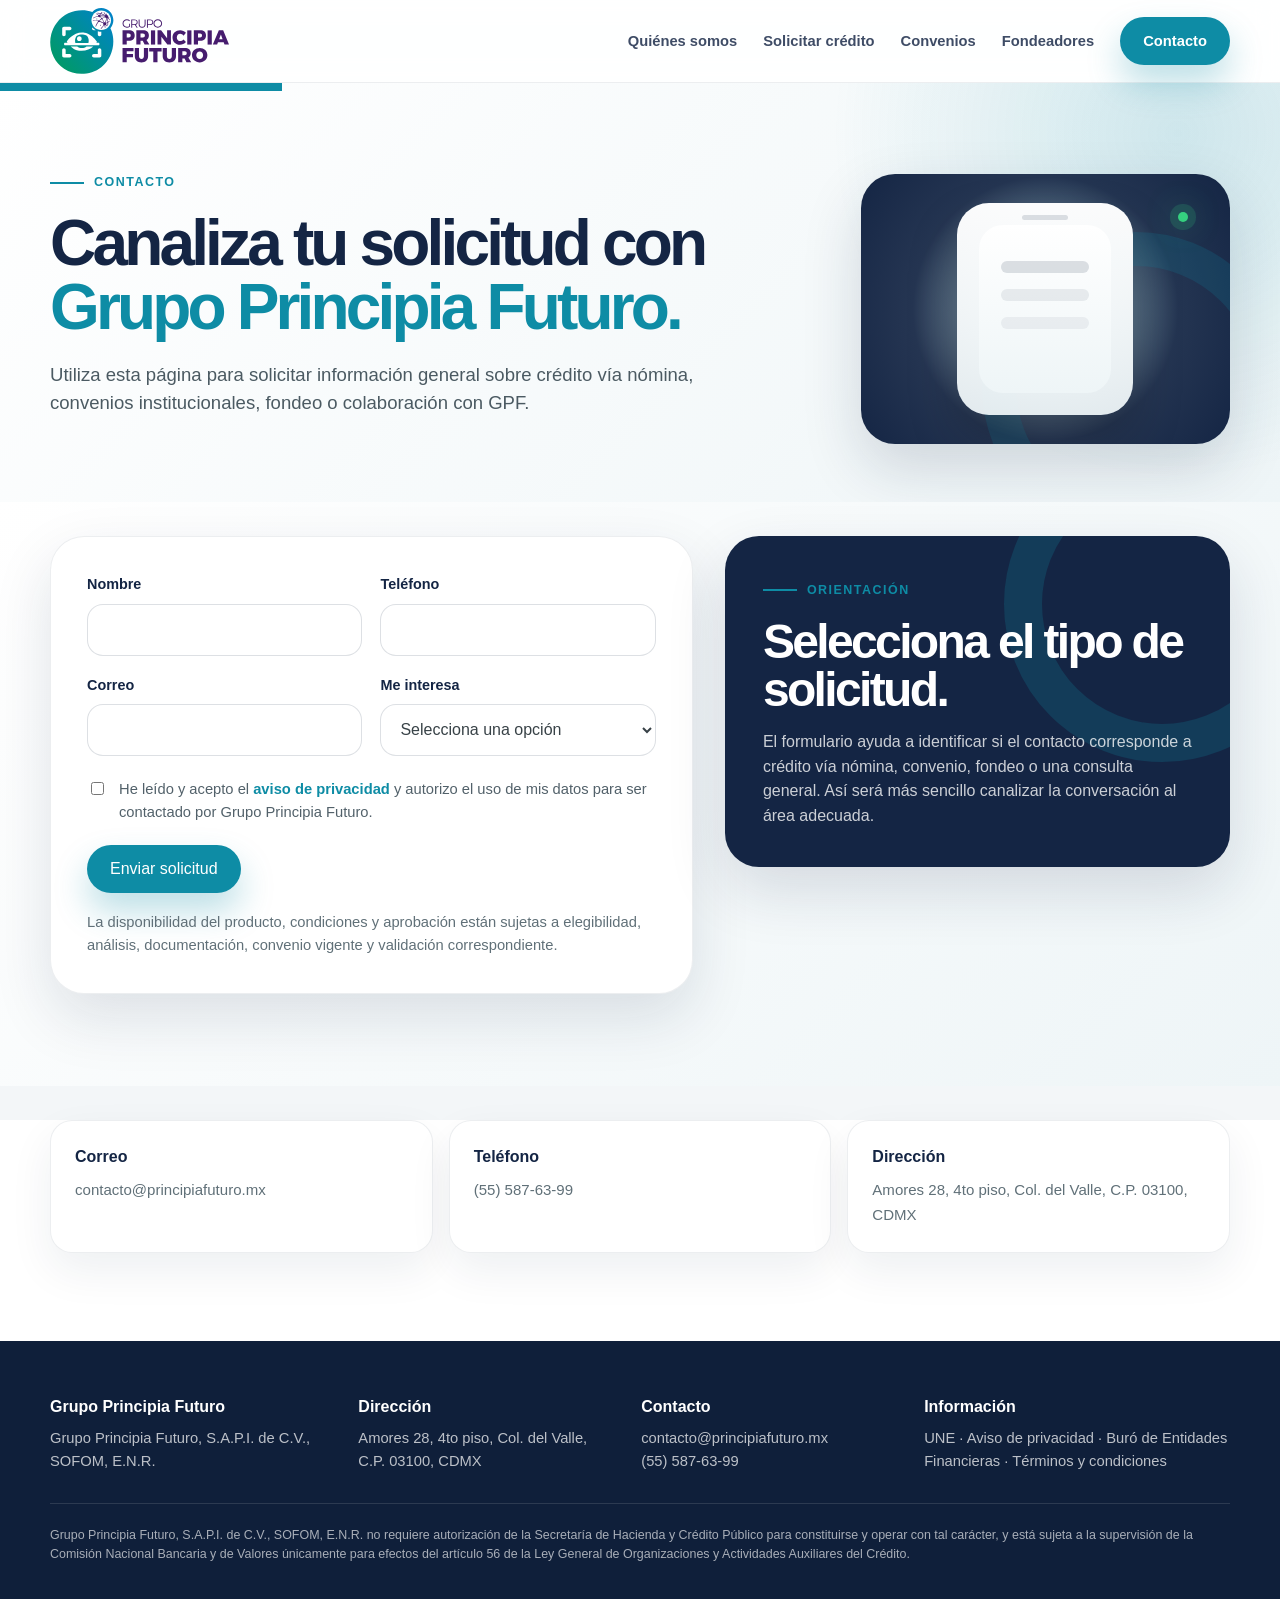
==== commit eadb91ad: "Acelera animacion de notificaciones en contacto" ====
--- a/contacto/index.html
+++ b/contacto/index.html
@@ -17,7 +17,7 @@
   <link rel="icon" href="/assets/img/favicon.svg?v=5" type="image/svg+xml" />
   <link rel="stylesheet" href="/assets/css/styles.css" />
   <style>
-    .brand-image{font-size:0;letter-spacing:0;max-width:220px;flex:0 0 auto}.brand-logo{display:block;width:clamp(145px,14vw,190px);height:auto;transition:transform .28s var(--ease),filter .28s var(--ease)}.brand-image:hover .brand-logo{transform:translateY(-2px);filter:drop-shadow(0 14px 24px rgba(20,37,68,.16))}.page-hero{position:relative;overflow:hidden;background:radial-gradient(circle at 92% 12%,rgba(14,140,165,.16),transparent 28%),linear-gradient(135deg,#ffffff 0%,#eef5f7 100%);padding:86px 0 42px}.page-hero:before{content:"";position:absolute;top:0;left:0;width:22%;height:8px;background:var(--turquesa)}.contact-hero-grid{display:grid;grid-template-columns:minmax(0,1fr) minmax(310px,.48fr);gap:42px;align-items:center}.page-hero h1{margin:0 0 22px;color:var(--azul);font-size:clamp(2.45rem,5vw,4.6rem);line-height:1;letter-spacing:-.06em;max-width:860px}.page-hero h1 span{color:var(--turquesa)}.notification-stage{position:relative;min-height:270px;border-radius:34px;overflow:hidden;background:radial-gradient(circle at 50% 50%,rgba(14,140,165,.2),rgba(20,37,68,.92) 58%,#142544 100%);box-shadow:0 24px 60px rgba(20,37,68,.16);isolation:isolate}.notification-stage:before{content:"";position:absolute;inset:auto -60px -96px auto;width:240px;height:240px;border-radius:50%;border:34px solid rgba(14,140,165,.18);animation:rotateHalo 22s linear infinite}.notification-stage:after{content:"";position:absolute;inset:38px 42px auto auto;width:10px;height:10px;border-radius:999px;background:#fff;box-shadow:0 0 0 8px rgba(255,255,255,.08),0 0 28px rgba(14,140,165,.85);animation:notificationBeacon 2.8s ease-in-out infinite}.notification-device{position:absolute;left:50%;top:50%;z-index:2;width:176px;height:212px;border-radius:32px;transform:translate(-50%,-50%);background:linear-gradient(180deg,rgba(255,255,255,.98),rgba(238,245,247,.94));box-shadow:0 24px 50px rgba(0,0,0,.22);padding:22px}.notification-device:before{content:"";position:absolute;left:50%;top:12px;width:46px;height:5px;border-radius:999px;background:rgba(20,37,68,.14);transform:translateX(-50%)}.notification-screen{position:relative;height:100%;border-radius:24px;background:linear-gradient(180deg,#fff,#eef5f7);overflow:hidden}.notification-screen:before{content:"";position:absolute;left:22px;right:22px;top:36px;height:12px;border-radius:999px;background:rgba(20,37,68,.14);box-shadow:0 28px 0 rgba(20,37,68,.08),0 56px 0 rgba(20,37,68,.06)}.notification-card{position:absolute;left:24px;right:24px;top:44px;z-index:5;display:grid;grid-template-columns:38px 1fr;gap:12px;align-items:center;padding:13px;border-radius:18px;background:rgba(255,255,255,.96);box-shadow:0 20px 38px rgba(0,0,0,.18);opacity:0;transform:translateY(30px) scale(.94);animation:notificationPop 7.8s var(--ease) infinite}.notification-card:nth-child(2){top:102px;animation-delay:2.6s}.notification-card:nth-child(3){top:72px;animation-delay:5.2s}.notification-icon{width:38px;height:38px;border-radius:14px;display:grid;place-items:center;background:var(--turquesa);box-shadow:0 12px 24px rgba(14,140,165,.26)}.notification-icon:before{content:"";width:16px;height:12px;border-radius:3px;border:2px solid #fff;position:relative;display:block}.notification-icon:after{content:"";position:absolute;width:9px;height:9px;border-radius:999px;background:#f1c84c;box-shadow:0 0 0 5px rgba(241,200,76,.18);transform:translate(13px,-13px)}.notification-copy strong{display:block;color:var(--azul);font-size:.82rem;line-height:1.1}.notification-copy span{display:block;color:#607078;font-size:.72rem;line-height:1.2;margin-top:3px}.notification-wave{position:absolute;left:50%;top:50%;z-index:1;width:92px;height:92px;border-radius:999px;border:1px solid rgba(14,140,165,.5);transform:translate(-50%,-50%) scale(.4);opacity:0;animation:notificationWave 2.6s ease-out infinite}.notification-wave:nth-of-type(2){animation-delay:.75s}.notification-wave:nth-of-type(3){animation-delay:1.5s}@keyframes notificationPop{0%,12%{opacity:0;transform:translateY(30px) scale(.94)}18%,42%{opacity:1;transform:translateY(0) scale(1)}52%,100%{opacity:0;transform:translateY(-22px) scale(.98)}}@keyframes notificationBeacon{0%,100%{transform:scale(1);opacity:.72}50%{transform:scale(1.35);opacity:1}}@keyframes notificationWave{0%{opacity:0;transform:translate(-50%,-50%) scale(.4)}25%{opacity:.7}100%{opacity:0;transform:translate(-50%,-50%) scale(2.4)}}.contact-layout{background:linear-gradient(135deg,#ffffff 0%,#eef5f7 100%);padding:34px 0 92px}.contact-shell{display:grid;grid-template-columns:1.12fr .88fr;gap:32px;align-items:start}.lead-form{background:#fff;border:1px solid rgba(20,37,68,.08);border-radius:34px;padding:36px;box-shadow:0 24px 60px rgba(20,37,68,.12)}.form-grid{display:grid;grid-template-columns:1fr 1fr;gap:18px}.field{display:grid;gap:8px}.field.full{grid-column:1/-1}.field label{color:var(--azul);font-weight:900;font-size:.9rem}.field input,.field select{width:100%;min-height:52px;border:1px solid rgba(20,37,68,.14);border-radius:16px;background:#fff;color:var(--gris);font:inherit;padding:0 15px;outline:none;transition:border-color .22s var(--ease),box-shadow .22s var(--ease),background .22s var(--ease)}.field input:focus,.field select:focus{border-color:rgba(14,140,165,.55);box-shadow:0 0 0 5px rgba(14,140,165,.12)}.conditional-field{display:none}.conditional-field.active{display:grid}.privacy{display:grid;grid-template-columns:auto 1fr;gap:12px;align-items:start;margin:22px 0 20px;color:#52616a;font-size:.92rem}.privacy input{margin-top:4px;accent-color:var(--turquesa)}.privacy a{color:var(--turquesa);font-weight:900}.form-note{margin:18px 0 0;color:#607078;font-size:.92rem}.form-status{display:none;margin-top:18px;border-radius:18px;background:rgba(14,140,165,.1);border:1px solid rgba(14,140,165,.22);color:var(--azul);font-weight:800;padding:16px}.form-status.active{display:block}.lead-form .btn{margin-top:2px}.contact-side{background:var(--azul);color:#fff;border-radius:34px;padding:38px;box-shadow:var(--sombra);position:sticky;top:110px;overflow:hidden}.contact-side:before{content:"";position:absolute;right:-90px;top:-90px;width:240px;height:240px;border-radius:50%;border:38px solid rgba(14,140,165,.22)}.contact-side>*{position:relative;z-index:1}.contact-side h2{margin:0 0 16px;font-size:clamp(2rem,4vw,3rem);line-height:1;letter-spacing:-.055em}.contact-side p{margin:0;color:rgba(255,255,255,.78)}.contact-direct{display:grid;grid-template-columns:repeat(3,1fr);gap:16px;margin-top:34px}.contact-card{background:#fff;border:1px solid rgba(20,37,68,.08);border-radius:22px;padding:24px;box-shadow:0 18px 44px rgba(20,37,68,.07)}.contact-card strong{display:block;color:var(--azul);margin-bottom:8px}.contact-card span,.contact-card a{color:#607078;font-size:.94rem}.contact-direct-wrap{padding:0 0 88px;background:#fff}@media(max-width:940px){.contact-hero-grid,.contact-shell{grid-template-columns:1fr}.notification-stage{max-width:520px;width:100%;margin-top:8px}.contact-side{position:relative;top:auto}.contact-direct{grid-template-columns:1fr}.brand-logo{width:175px}}@media(max-width:620px){.brand-logo{width:160px}.page-hero h1{font-size:clamp(2.35rem,12vw,3.45rem)}.notification-stage{min-height:230px;border-radius:28px}.notification-device{width:152px;height:184px}.notification-card{left:18px;right:18px}.lead-form{padding:26px;border-radius:28px}.form-grid{grid-template-columns:1fr}.contact-layout{padding-top:18px}.page-hero{padding-top:64px}}@media(prefers-reduced-motion:reduce){.notification-stage:before,.notification-stage:after,.notification-card,.notification-wave{animation:none}.notification-card:first-of-type{opacity:1;transform:translateY(0) scale(1)}}
+    .brand-image{font-size:0;letter-spacing:0;max-width:220px;flex:0 0 auto}.brand-logo{display:block;width:clamp(145px,14vw,190px);height:auto;transition:transform .28s var(--ease),filter .28s var(--ease)}.brand-image:hover .brand-logo{transform:translateY(-2px);filter:drop-shadow(0 14px 24px rgba(20,37,68,.16))}.page-hero{position:relative;overflow:hidden;background:radial-gradient(circle at 92% 12%,rgba(14,140,165,.16),transparent 28%),linear-gradient(135deg,#ffffff 0%,#eef5f7 100%);padding:86px 0 42px}.page-hero:before{content:"";position:absolute;top:0;left:0;width:22%;height:8px;background:var(--turquesa)}.contact-hero-grid{display:grid;grid-template-columns:minmax(0,1fr) minmax(310px,.48fr);gap:42px;align-items:center}.page-hero h1{margin:0 0 22px;color:var(--azul);font-size:clamp(2.45rem,5vw,4.6rem);line-height:1;letter-spacing:-.06em;max-width:860px}.page-hero h1 span{color:var(--turquesa)}.notification-stage{position:relative;min-height:270px;border-radius:34px;overflow:hidden;background:radial-gradient(circle at 50% 50%,rgba(14,140,165,.2),rgba(20,37,68,.92) 58%,#142544 100%);box-shadow:0 24px 60px rgba(20,37,68,.16);isolation:isolate}.notification-stage:before{content:"";position:absolute;inset:auto -60px -96px auto;width:240px;height:240px;border-radius:50%;border:34px solid rgba(14,140,165,.18);animation:rotateHalo 22s linear infinite}.notification-stage:after{content:"";position:absolute;inset:38px 42px auto auto;width:10px;height:10px;border-radius:999px;background:#35d07f;box-shadow:0 0 0 8px rgba(53,208,127,.16),0 0 30px rgba(53,208,127,.95);animation:notificationBeacon 1.6s ease-in-out infinite}.notification-device{position:absolute;left:50%;top:50%;z-index:2;width:176px;height:212px;border-radius:32px;transform:translate(-50%,-50%);background:linear-gradient(180deg,rgba(255,255,255,.98),rgba(238,245,247,.94));box-shadow:0 24px 50px rgba(0,0,0,.22);padding:22px}.notification-device:before{content:"";position:absolute;left:50%;top:12px;width:46px;height:5px;border-radius:999px;background:rgba(20,37,68,.14);transform:translateX(-50%)}.notification-screen{position:relative;height:100%;border-radius:24px;background:linear-gradient(180deg,#fff,#eef5f7);overflow:hidden}.notification-screen:before{content:"";position:absolute;left:22px;right:22px;top:36px;height:12px;border-radius:999px;background:rgba(20,37,68,.14);box-shadow:0 28px 0 rgba(20,37,68,.08),0 56px 0 rgba(20,37,68,.06)}.notification-card{position:absolute;left:24px;right:24px;top:44px;z-index:5;display:grid;grid-template-columns:38px 1fr;gap:12px;align-items:center;padding:13px;border-radius:18px;background:rgba(255,255,255,.96);box-shadow:0 20px 38px rgba(0,0,0,.18);opacity:0;transform:translateY(30px) scale(.94);animation:notificationPop 5.1s var(--ease) infinite}.notification-card:nth-child(2){top:102px;animation-delay:1.7s}.notification-card:nth-child(3){top:72px;animation-delay:3.4s}.notification-icon{width:38px;height:38px;border-radius:14px;display:grid;place-items:center;background:var(--turquesa);box-shadow:0 12px 24px rgba(14,140,165,.26)}.notification-icon:before{content:"";width:16px;height:12px;border-radius:3px;border:2px solid #fff;position:relative;display:block}.notification-icon:after{content:"";position:absolute;width:9px;height:9px;border-radius:999px;background:#35d07f;box-shadow:0 0 0 5px rgba(53,208,127,.2),0 0 18px rgba(53,208,127,.86);transform:translate(13px,-13px)}.notification-copy strong{display:block;color:var(--azul);font-size:.82rem;line-height:1.1}.notification-copy span{display:block;color:#607078;font-size:.72rem;line-height:1.2;margin-top:3px}.notification-wave{position:absolute;left:50%;top:50%;z-index:1;width:92px;height:92px;border-radius:999px;border:1px solid rgba(53,208,127,.58);transform:translate(-50%,-50%) scale(.4);opacity:0;animation:notificationWave 1.6s ease-out infinite}.notification-wave:nth-of-type(2){animation-delay:.45s}.notification-wave:nth-of-type(3){animation-delay:.9s}@keyframes notificationPop{0%,10%{opacity:0;transform:translateY(30px) scale(.94)}16%,48%{opacity:1;transform:translateY(0) scale(1)}58%,100%{opacity:0;transform:translateY(-22px) scale(.98)}}@keyframes notificationBeacon{0%,100%{transform:scale(1);opacity:.72}50%{transform:scale(1.35);opacity:1}}@keyframes notificationWave{0%{opacity:0;transform:translate(-50%,-50%) scale(.4)}25%{opacity:.7}100%{opacity:0;transform:translate(-50%,-50%) scale(2.4)}}.contact-layout{background:linear-gradient(135deg,#ffffff 0%,#eef5f7 100%);padding:34px 0 92px}.contact-shell{display:grid;grid-template-columns:1.12fr .88fr;gap:32px;align-items:start}.lead-form{background:#fff;border:1px solid rgba(20,37,68,.08);border-radius:34px;padding:36px;box-shadow:0 24px 60px rgba(20,37,68,.12)}.form-grid{display:grid;grid-template-columns:1fr 1fr;gap:18px}.field{display:grid;gap:8px}.field.full{grid-column:1/-1}.field label{color:var(--azul);font-weight:900;font-size:.9rem}.field input,.field select{width:100%;min-height:52px;border:1px solid rgba(20,37,68,.14);border-radius:16px;background:#fff;color:var(--gris);font:inherit;padding:0 15px;outline:none;transition:border-color .22s var(--ease),box-shadow .22s var(--ease),background .22s var(--ease)}.field input:focus,.field select:focus{border-color:rgba(14,140,165,.55);box-shadow:0 0 0 5px rgba(14,140,165,.12)}.conditional-field{display:none}.conditional-field.active{display:grid}.privacy{display:grid;grid-template-columns:auto 1fr;gap:12px;align-items:start;margin:22px 0 20px;color:#52616a;font-size:.92rem}.privacy input{margin-top:4px;accent-color:var(--turquesa)}.privacy a{color:var(--turquesa);font-weight:900}.form-note{margin:18px 0 0;color:#607078;font-size:.92rem}.form-status{display:none;margin-top:18px;border-radius:18px;background:rgba(14,140,165,.1);border:1px solid rgba(14,140,165,.22);color:var(--azul);font-weight:800;padding:16px}.form-status.active{display:block}.lead-form .btn{margin-top:2px}.contact-side{background:var(--azul);color:#fff;border-radius:34px;padding:38px;box-shadow:var(--sombra);position:sticky;top:110px;overflow:hidden}.contact-side:before{content:"";position:absolute;right:-90px;top:-90px;width:240px;height:240px;border-radius:50%;border:38px solid rgba(14,140,165,.22)}.contact-side>*{position:relative;z-index:1}.contact-side h2{margin:0 0 16px;font-size:clamp(2rem,4vw,3rem);line-height:1;letter-spacing:-.055em}.contact-side p{margin:0;color:rgba(255,255,255,.78)}.contact-direct{display:grid;grid-template-columns:repeat(3,1fr);gap:16px;margin-top:34px}.contact-card{background:#fff;border:1px solid rgba(20,37,68,.08);border-radius:22px;padding:24px;box-shadow:0 18px 44px rgba(20,37,68,.07)}.contact-card strong{display:block;color:var(--azul);margin-bottom:8px}.contact-card span,.contact-card a{color:#607078;font-size:.94rem}.contact-direct-wrap{padding:0 0 88px;background:#fff}@media(max-width:940px){.contact-hero-grid,.contact-shell{grid-template-columns:1fr}.notification-stage{max-width:520px;width:100%;margin-top:8px}.contact-side{position:relative;top:auto}.contact-direct{grid-template-columns:1fr}.brand-logo{width:175px}}@media(max-width:620px){.brand-logo{width:160px}.page-hero h1{font-size:clamp(2.35rem,12vw,3.45rem)}.notification-stage{min-height:230px;border-radius:28px}.notification-device{width:152px;height:184px}.notification-card{left:18px;right:18px}.lead-form{padding:26px;border-radius:28px}.form-grid{grid-template-columns:1fr}.contact-layout{padding-top:18px}.page-hero{padding-top:64px}}@media(prefers-reduced-motion:reduce){.notification-stage:before,.notification-stage:after,.notification-card,.notification-wave{animation:none}.notification-card:first-of-type{opacity:1;transform:translateY(0) scale(1)}}
   </style>
   <script type="application/ld+json">{"@context":"https://schema.org","@type":"ContactPage","name":"Contacto | Grupo Principia Futuro","url":"https://principia-ochre.vercel.app/contacto/","mainEntity":{"@type":"FinancialService","name":"Grupo Principia Futuro","legalName":"Grupo Principia Futuro, S.A.P.I. de C.V., SOFOM, E.N.R.","telephone":"+52 55 587-63-99","email":"contacto@principiafuturo.mx"}}</script>
 </head>
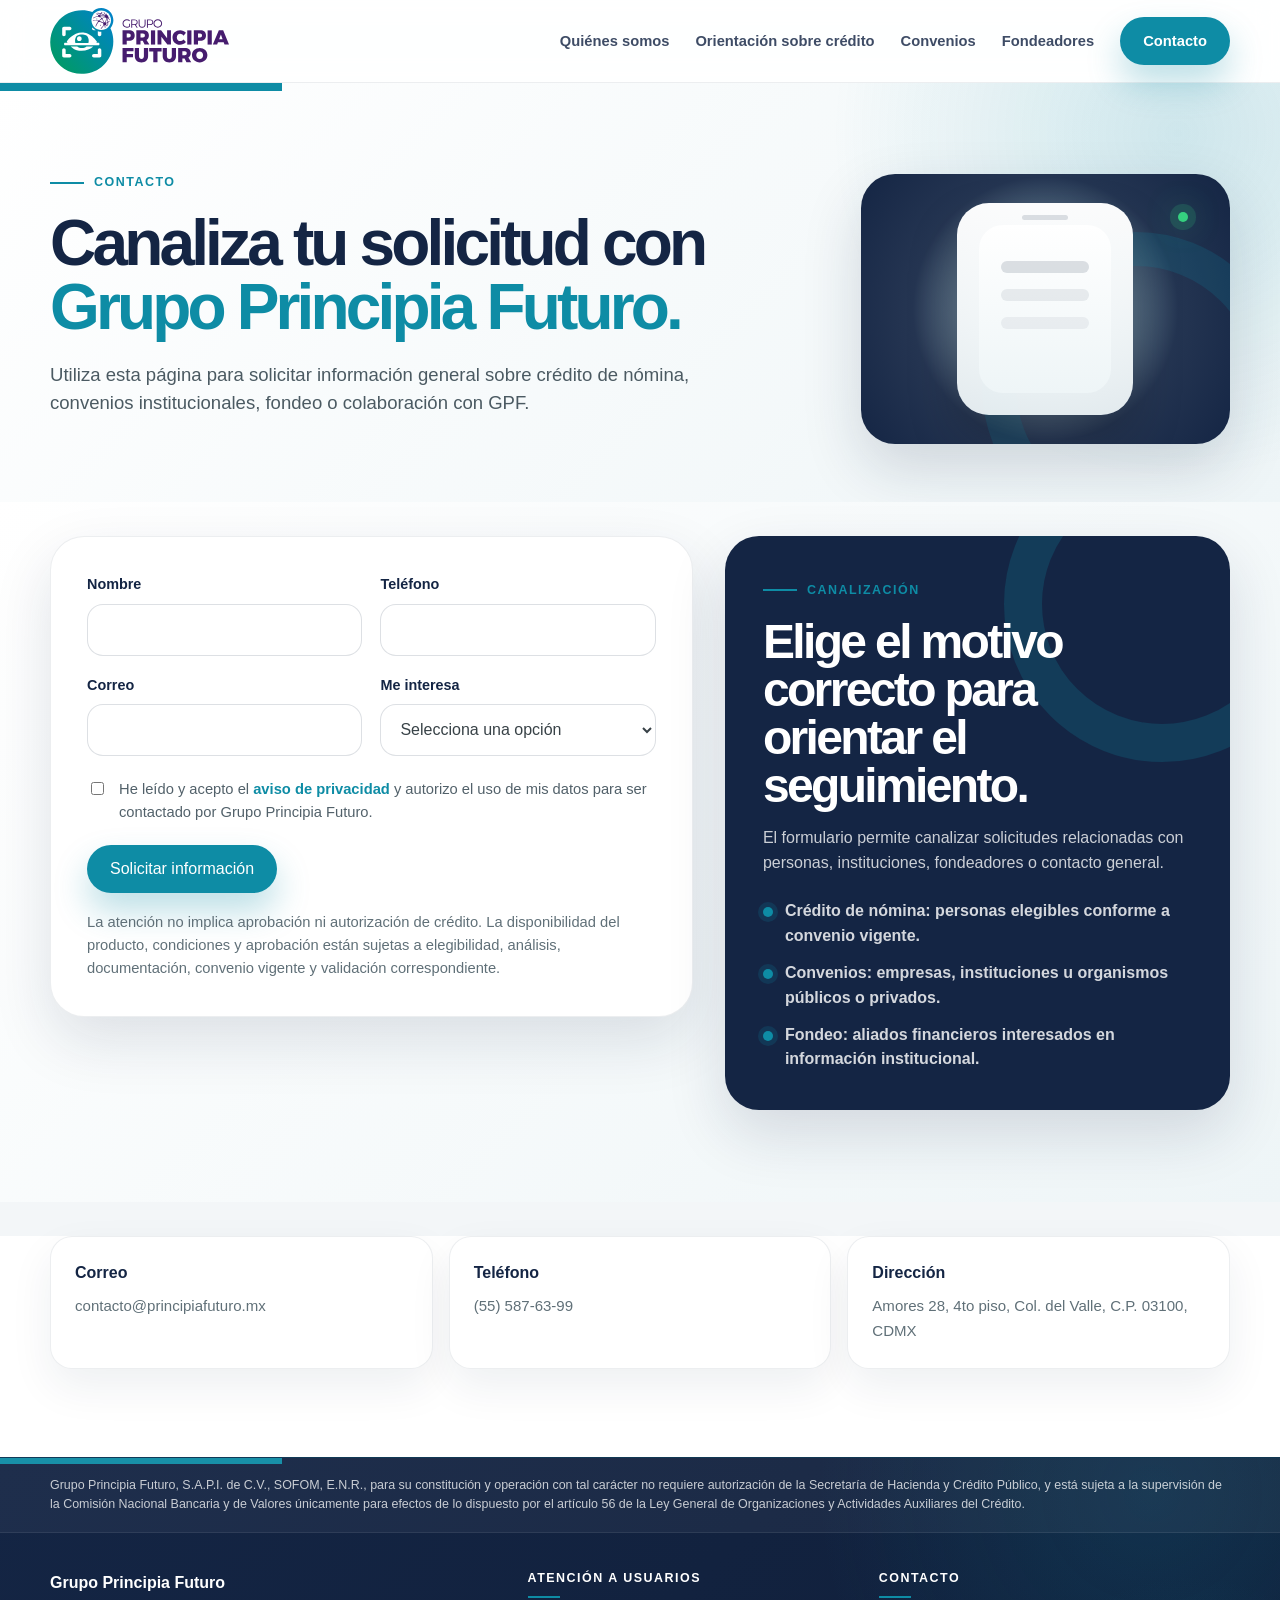
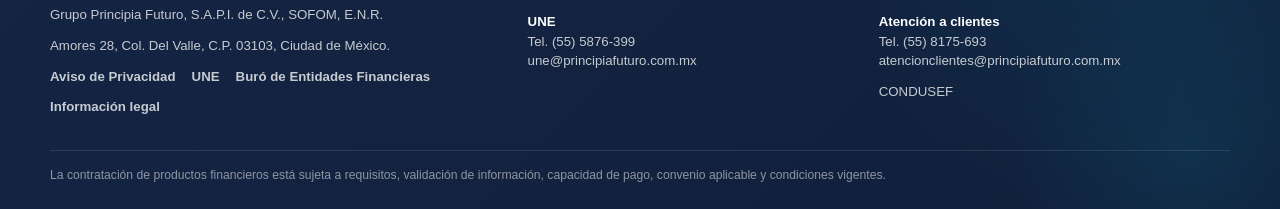
==== commit 7e7dd03c: "Optimizar SEO fuente de contacto" ====
--- a/contacto/index.html
+++ b/contacto/index.html
@@ -4,31 +4,97 @@
   <meta charset="UTF-8" />
   <meta name="viewport" content="width=device-width, initial-scale=1.0" />
   <title>Contacto | Grupo Principia Futuro</title>
-  <meta name="description" content="Contacta a Grupo Principia Futuro para información sobre crédito vía nómina, convenios institucionales, fondeo o colaboración con GPF." />
+  <meta name="description" content="Contacta a Grupo Principia Futuro para información sobre crédito de nómina, convenios institucionales, fondeo o colaboración con GPF." />
   <meta name="robots" content="index, follow" />
   <link rel="canonical" href="https://principia-ochre.vercel.app/contacto/" />
   <meta property="og:type" content="website" />
   <meta property="og:locale" content="es_MX" />
   <meta property="og:title" content="Contacto | Grupo Principia Futuro" />
-  <meta property="og:description" content="Canaliza tu solicitud con GPF: crédito vía nómina, convenios, fondeo o colaboración institucional." />
+  <meta property="og:description" content="Canaliza tu solicitud con GPF: orientación sobre crédito de nómina, convenios, fondeo o colaboración institucional." />
   <meta property="og:url" content="https://principia-ochre.vercel.app/contacto/" />
   <meta property="og:image" content="https://principia-ochre.vercel.app/assets/img/logo-gpf.svg?v=5" />
   <meta name="twitter:card" content="summary_large_image" />
   <link rel="icon" href="/assets/img/favicon.svg?v=5" type="image/svg+xml" />
   <link rel="stylesheet" href="/assets/css/styles.css" />
   <style>
-    .brand-image{font-size:0;letter-spacing:0;max-width:220px;flex:0 0 auto}.brand-logo{display:block;width:clamp(145px,14vw,190px);height:auto;transition:transform .28s var(--ease),filter .28s var(--ease)}.brand-image:hover .brand-logo{transform:translateY(-2px);filter:drop-shadow(0 14px 24px rgba(20,37,68,.16))}.page-hero{position:relative;overflow:hidden;background:radial-gradient(circle at 92% 12%,rgba(14,140,165,.16),transparent 28%),linear-gradient(135deg,#ffffff 0%,#eef5f7 100%);padding:86px 0 42px}.page-hero:before{content:"";position:absolute;top:0;left:0;width:22%;height:8px;background:var(--turquesa)}.contact-hero-grid{display:grid;grid-template-columns:minmax(0,1fr) minmax(310px,.48fr);gap:42px;align-items:center}.page-hero h1{margin:0 0 22px;color:var(--azul);font-size:clamp(2.45rem,5vw,4.6rem);line-height:1;letter-spacing:-.06em;max-width:860px}.page-hero h1 span{color:var(--turquesa)}.notification-stage{position:relative;min-height:270px;border-radius:34px;overflow:hidden;background:radial-gradient(circle at 50% 50%,rgba(14,140,165,.2),rgba(20,37,68,.92) 58%,#142544 100%);box-shadow:0 24px 60px rgba(20,37,68,.16);isolation:isolate}.notification-stage:before{content:"";position:absolute;inset:auto -60px -96px auto;width:240px;height:240px;border-radius:50%;border:34px solid rgba(14,140,165,.18);animation:rotateHalo 22s linear infinite}.notification-stage:after{content:"";position:absolute;inset:38px 42px auto auto;width:10px;height:10px;border-radius:999px;background:#35d07f;box-shadow:0 0 0 8px rgba(53,208,127,.16),0 0 30px rgba(53,208,127,.95);animation:notificationBeacon 1.6s ease-in-out infinite}.notification-device{position:absolute;left:50%;top:50%;z-index:2;width:176px;height:212px;border-radius:32px;transform:translate(-50%,-50%);background:linear-gradient(180deg,rgba(255,255,255,.98),rgba(238,245,247,.94));box-shadow:0 24px 50px rgba(0,0,0,.22);padding:22px}.notification-device:before{content:"";position:absolute;left:50%;top:12px;width:46px;height:5px;border-radius:999px;background:rgba(20,37,68,.14);transform:translateX(-50%)}.notification-screen{position:relative;height:100%;border-radius:24px;background:linear-gradient(180deg,#fff,#eef5f7);overflow:hidden}.notification-screen:before{content:"";position:absolute;left:22px;right:22px;top:36px;height:12px;border-radius:999px;background:rgba(20,37,68,.14);box-shadow:0 28px 0 rgba(20,37,68,.08),0 56px 0 rgba(20,37,68,.06)}.notification-card{position:absolute;left:24px;right:24px;top:44px;z-index:5;display:grid;grid-template-columns:38px 1fr;gap:12px;align-items:center;padding:13px;border-radius:18px;background:rgba(255,255,255,.96);box-shadow:0 20px 38px rgba(0,0,0,.18);opacity:0;transform:translateY(30px) scale(.94);animation:notificationPop 5.1s var(--ease) infinite}.notification-card:nth-child(2){top:102px;animation-delay:1.7s}.notification-card:nth-child(3){top:72px;animation-delay:3.4s}.notification-icon{width:38px;height:38px;border-radius:14px;display:grid;place-items:center;background:var(--turquesa);box-shadow:0 12px 24px rgba(14,140,165,.26)}.notification-icon:before{content:"";width:16px;height:12px;border-radius:3px;border:2px solid #fff;position:relative;display:block}.notification-icon:after{content:"";position:absolute;width:9px;height:9px;border-radius:999px;background:#35d07f;box-shadow:0 0 0 5px rgba(53,208,127,.2),0 0 18px rgba(53,208,127,.86);transform:translate(13px,-13px)}.notification-copy strong{display:block;color:var(--azul);font-size:.82rem;line-height:1.1}.notification-copy span{display:block;color:#607078;font-size:.72rem;line-height:1.2;margin-top:3px}.notification-wave{position:absolute;left:50%;top:50%;z-index:1;width:92px;height:92px;border-radius:999px;border:1px solid rgba(53,208,127,.58);transform:translate(-50%,-50%) scale(.4);opacity:0;animation:notificationWave 1.6s ease-out infinite}.notification-wave:nth-of-type(2){animation-delay:.45s}.notification-wave:nth-of-type(3){animation-delay:.9s}@keyframes notificationPop{0%,10%{opacity:0;transform:translateY(30px) scale(.94)}16%,48%{opacity:1;transform:translateY(0) scale(1)}58%,100%{opacity:0;transform:translateY(-22px) scale(.98)}}@keyframes notificationBeacon{0%,100%{transform:scale(1);opacity:.72}50%{transform:scale(1.35);opacity:1}}@keyframes notificationWave{0%{opacity:0;transform:translate(-50%,-50%) scale(.4)}25%{opacity:.7}100%{opacity:0;transform:translate(-50%,-50%) scale(2.4)}}.contact-layout{background:linear-gradient(135deg,#ffffff 0%,#eef5f7 100%);padding:34px 0 92px}.contact-shell{display:grid;grid-template-columns:1.12fr .88fr;gap:32px;align-items:start}.lead-form{background:#fff;border:1px solid rgba(20,37,68,.08);border-radius:34px;padding:36px;box-shadow:0 24px 60px rgba(20,37,68,.12)}.form-grid{display:grid;grid-template-columns:1fr 1fr;gap:18px}.field{display:grid;gap:8px}.field.full{grid-column:1/-1}.field label{color:var(--azul);font-weight:900;font-size:.9rem}.field input,.field select{width:100%;min-height:52px;border:1px solid rgba(20,37,68,.14);border-radius:16px;background:#fff;color:var(--gris);font:inherit;padding:0 15px;outline:none;transition:border-color .22s var(--ease),box-shadow .22s var(--ease),background .22s var(--ease)}.field input:focus,.field select:focus{border-color:rgba(14,140,165,.55);box-shadow:0 0 0 5px rgba(14,140,165,.12)}.conditional-field{display:none}.conditional-field.active{display:grid}.privacy{display:grid;grid-template-columns:auto 1fr;gap:12px;align-items:start;margin:22px 0 20px;color:#52616a;font-size:.92rem}.privacy input{margin-top:4px;accent-color:var(--turquesa)}.privacy a{color:var(--turquesa);font-weight:900}.form-note{margin:18px 0 0;color:#607078;font-size:.92rem}.form-status{display:none;margin-top:18px;border-radius:18px;background:rgba(14,140,165,.1);border:1px solid rgba(14,140,165,.22);color:var(--azul);font-weight:800;padding:16px}.form-status.active{display:block}.lead-form .btn{margin-top:2px}.contact-side{background:var(--azul);color:#fff;border-radius:34px;padding:38px;box-shadow:var(--sombra);position:sticky;top:110px;overflow:hidden}.contact-side:before{content:"";position:absolute;right:-90px;top:-90px;width:240px;height:240px;border-radius:50%;border:38px solid rgba(14,140,165,.22)}.contact-side>*{position:relative;z-index:1}.contact-side h2{margin:0 0 16px;font-size:clamp(2rem,4vw,3rem);line-height:1;letter-spacing:-.055em}.contact-side p{margin:0;color:rgba(255,255,255,.78)}.contact-direct{display:grid;grid-template-columns:repeat(3,1fr);gap:16px;margin-top:34px}.contact-card{background:#fff;border:1px solid rgba(20,37,68,.08);border-radius:22px;padding:24px;box-shadow:0 18px 44px rgba(20,37,68,.07)}.contact-card strong{display:block;color:var(--azul);margin-bottom:8px}.contact-card span,.contact-card a{color:#607078;font-size:.94rem}.contact-direct-wrap{padding:0 0 88px;background:#fff}@media(max-width:940px){.contact-hero-grid,.contact-shell{grid-template-columns:1fr}.notification-stage{max-width:520px;width:100%;margin-top:8px}.contact-side{position:relative;top:auto}.contact-direct{grid-template-columns:1fr}.brand-logo{width:175px}}@media(max-width:620px){.brand-logo{width:160px}.page-hero h1{font-size:clamp(2.35rem,12vw,3.45rem)}.notification-stage{min-height:230px;border-radius:28px}.notification-device{width:152px;height:184px}.notification-card{left:18px;right:18px}.lead-form{padding:26px;border-radius:28px}.form-grid{grid-template-columns:1fr}.contact-layout{padding-top:18px}.page-hero{padding-top:64px}}@media(prefers-reduced-motion:reduce){.notification-stage:before,.notification-stage:after,.notification-card,.notification-wave{animation:none}.notification-card:first-of-type{opacity:1;transform:translateY(0) scale(1)}}
+    .brand-image{font-size:0;letter-spacing:0;max-width:220px;flex:0 0 auto}.brand-logo{display:block;width:clamp(145px,14vw,190px);height:auto;transition:transform .28s var(--ease),filter .28s var(--ease)}.brand-image:hover .brand-logo{transform:translateY(-2px);filter:drop-shadow(0 14px 24px rgba(20,37,68,.16))}
+    .page-hero{position:relative;overflow:hidden;background:radial-gradient(circle at 92% 12%,rgba(14,140,165,.16),transparent 28%),linear-gradient(135deg,#ffffff 0%,#eef5f7 100%);padding:86px 0 52px}.page-hero:before{content:"";position:absolute;top:0;left:0;width:22%;height:8px;background:var(--turquesa)}.contact-hero-grid{display:grid;grid-template-columns:minmax(0,1fr) minmax(310px,.48fr);gap:42px;align-items:center}.page-hero h1{margin:0 0 22px;color:var(--azul);font-size:clamp(2.45rem,5vw,4.6rem);line-height:1;letter-spacing:-.06em;max-width:860px}.page-hero h1 span{color:var(--turquesa)}
+    .notification-stage{position:relative;min-height:270px;border-radius:34px;overflow:hidden;background:radial-gradient(circle at 50% 50%,rgba(14,140,165,.2),rgba(20,37,68,.92) 58%,#142544 100%);box-shadow:0 24px 60px rgba(20,37,68,.16);isolation:isolate}.notification-stage:before{content:"";position:absolute;inset:auto -60px -96px auto;width:240px;height:240px;border-radius:50%;border:34px solid rgba(14,140,165,.18);animation:rotateHalo 22s linear infinite}.notification-stage:after{content:"";position:absolute;inset:38px 42px auto auto;width:10px;height:10px;border-radius:999px;background:#35d07f;box-shadow:0 0 0 8px rgba(53,208,127,.16),0 0 30px rgba(53,208,127,.95);animation:notificationBeacon 1.6s ease-in-out infinite}.notification-device{position:absolute;left:50%;top:50%;z-index:2;width:176px;height:212px;border-radius:32px;transform:translate(-50%,-50%);background:linear-gradient(180deg,rgba(255,255,255,.98),rgba(238,245,247,.94));box-shadow:0 24px 50px rgba(0,0,0,.22);padding:22px}.notification-device:before{content:"";position:absolute;left:50%;top:12px;width:46px;height:5px;border-radius:999px;background:rgba(20,37,68,.14);transform:translateX(-50%)}.notification-screen{position:relative;height:100%;border-radius:24px;background:linear-gradient(180deg,#fff,#eef5f7);overflow:hidden}.notification-screen:before{content:"";position:absolute;left:22px;right:22px;top:36px;height:12px;border-radius:999px;background:rgba(20,37,68,.14);box-shadow:0 28px 0 rgba(20,37,68,.08),0 56px 0 rgba(20,37,68,.06)}.notification-card{position:absolute;left:24px;right:24px;top:44px;z-index:5;display:grid;grid-template-columns:38px 1fr;gap:12px;align-items:center;padding:13px;border-radius:18px;background:rgba(255,255,255,.96);box-shadow:0 20px 38px rgba(0,0,0,.18);opacity:0;transform:translateY(30px) scale(.94);animation:notificationPop 5.1s var(--ease) infinite}.notification-card:nth-child(2){top:102px;animation-delay:1.7s}.notification-card:nth-child(3){top:72px;animation-delay:3.4s}.notification-icon{width:38px;height:38px;border-radius:14px;display:grid;place-items:center;background:var(--turquesa);box-shadow:0 12px 24px rgba(14,140,165,.26)}.notification-icon:before{content:"";width:16px;height:12px;border-radius:3px;border:2px solid #fff;position:relative;display:block}.notification-icon:after{content:"";position:absolute;width:9px;height:9px;border-radius:999px;background:#35d07f;box-shadow:0 0 0 5px rgba(53,208,127,.2),0 0 18px rgba(53,208,127,.86);transform:translate(13px,-13px)}.notification-copy strong{display:block;color:var(--azul);font-size:.82rem;line-height:1.1}.notification-copy span{display:block;color:#607078;font-size:.72rem;line-height:1.2;margin-top:3px}.notification-wave{position:absolute;left:50%;top:50%;z-index:1;width:92px;height:92px;border-radius:999px;border:1px solid rgba(53,208,127,.58);transform:translate(-50%,-50%) scale(.4);opacity:0;animation:notificationWave 1.6s ease-out infinite}.notification-wave:nth-of-type(2){animation-delay:.45s}.notification-wave:nth-of-type(3){animation-delay:.9s}@keyframes notificationPop{0%,10%{opacity:0;transform:translateY(30px) scale(.94)}16%,48%{opacity:1;transform:translateY(0) scale(1)}58%,100%{opacity:0;transform:translateY(-22px) scale(.98)}}@keyframes notificationBeacon{0%,100%{transform:scale(1);opacity:.72}50%{transform:scale(1.35);opacity:1}}@keyframes notificationWave{0%{opacity:0;transform:translate(-50%,-50%) scale(.4)}25%{opacity:.7}100%{opacity:0;transform:translate(-50%,-50%) scale(2.4)}}
+    .contact-layout{background:linear-gradient(135deg,#ffffff 0%,#eef5f7 100%);padding:34px 0 92px}.contact-shell{display:grid;grid-template-columns:1.12fr .88fr;gap:32px;align-items:start}.lead-form{background:#fff;border:1px solid rgba(20,37,68,.08);border-radius:34px;padding:36px;box-shadow:0 24px 60px rgba(20,37,68,.12)}.form-grid{display:grid;grid-template-columns:1fr 1fr;gap:18px}.field{display:grid;gap:8px}.field.full{grid-column:1/-1}.field label{color:var(--azul);font-weight:900;font-size:.9rem}.field input,.field select{width:100%;min-height:52px;border:1px solid rgba(20,37,68,.14);border-radius:16px;background:#fff;color:var(--gris);font:inherit;padding:0 15px;outline:none;transition:border-color .22s var(--ease),box-shadow .22s var(--ease),background .22s var(--ease)}.field input:focus,.field select:focus{border-color:rgba(14,140,165,.55);box-shadow:0 0 0 5px rgba(14,140,165,.12)}.conditional-field{display:none}.conditional-field.active{display:grid}.privacy{display:grid;grid-template-columns:auto 1fr;gap:12px;align-items:start;margin:22px 0 20px;color:#52616a;font-size:.92rem}.privacy input{margin-top:4px;accent-color:var(--turquesa)}.privacy a{color:var(--turquesa);font-weight:900}.form-note{margin:18px 0 0;color:#607078;font-size:.92rem}.form-status{display:none;margin-top:18px;border-radius:18px;background:rgba(14,140,165,.1);border:1px solid rgba(14,140,165,.22);color:var(--azul);font-weight:800;padding:16px}.form-status.active{display:block}.lead-form .btn{margin-top:2px}.contact-side{background:var(--azul);color:#fff;border-radius:34px;padding:38px;box-shadow:var(--sombra);position:sticky;top:110px;overflow:hidden}.contact-side:before{content:"";position:absolute;right:-90px;top:-90px;width:240px;height:240px;border-radius:50%;border:38px solid rgba(14,140,165,.22)}.contact-side>*{position:relative;z-index:1}.contact-side h2{margin:0 0 16px;font-size:clamp(2rem,4vw,3rem);line-height:1;letter-spacing:-.055em}.contact-side p{margin:0;color:rgba(255,255,255,.78)}.contact-side ul{margin:24px 0 0;padding:0;list-style:none;display:grid;gap:12px}.contact-side li{display:flex;gap:12px;color:rgba(255,255,255,.82);font-weight:650}.contact-side li:before{content:"";flex:0 0 10px;width:10px;height:10px;margin-top:8px;border-radius:50%;background:var(--turquesa);box-shadow:0 0 0 5px rgba(14,140,165,.18)}.contact-direct{display:grid;grid-template-columns:repeat(3,1fr);gap:16px;margin-top:34px}.contact-card{background:#fff;border:1px solid rgba(20,37,68,.08);border-radius:22px;padding:24px;box-shadow:0 18px 44px rgba(20,37,68,.07)}.contact-card strong{display:block;color:var(--azul);margin-bottom:8px}.contact-card span,.contact-card a{color:#607078;font-size:.94rem}.contact-direct-wrap{padding:0 0 88px;background:#fff}
+    @media(max-width:940px){.contact-hero-grid,.contact-shell{grid-template-columns:1fr}.notification-stage{max-width:520px;width:100%;margin-top:8px}.contact-side{position:relative;top:auto}.contact-direct{grid-template-columns:1fr}.brand-logo{width:175px}}
+    @media(max-width:620px){.brand-logo{width:160px}.page-hero h1{font-size:clamp(2.35rem,12vw,3.45rem)}.notification-stage{min-height:230px;border-radius:28px}.notification-device{width:152px;height:184px}.notification-card{left:18px;right:18px}.lead-form{padding:26px;border-radius:28px}.form-grid{grid-template-columns:1fr}.contact-layout{padding-top:18px}.page-hero{padding-top:64px}}
+    @media(prefers-reduced-motion:reduce){.notification-stage:before,.notification-stage:after,.notification-card,.notification-wave{animation:none}.notification-card:first-of-type{opacity:1;transform:translateY(0) scale(1)}}
   </style>
-  <script type="application/ld+json">{"@context":"https://schema.org","@type":"ContactPage","name":"Contacto | Grupo Principia Futuro","url":"https://principia-ochre.vercel.app/contacto/","mainEntity":{"@type":"FinancialService","name":"Grupo Principia Futuro","legalName":"Grupo Principia Futuro, S.A.P.I. de C.V., SOFOM, E.N.R.","telephone":"+52 55 587-63-99","email":"contacto@principiafuturo.mx"}}</script>
+  <script type="application/ld+json">{"@context":"https://schema.org","@type":"ContactPage","name":"Contacto | Grupo Principia Futuro","url":"https://principia-ochre.vercel.app/contacto/","mainEntity":{"@type":"FinancialService","name":"Grupo Principia Futuro","legalName":"Grupo Principia Futuro, S.A.P.I. de C.V., SOFOM, E.N.R.","telephone":"+52 55 587-63-99","email":"contacto@principiafuturo.mx","address":{"@type":"PostalAddress","streetAddress":"Amores 28, 4to piso, Col. del Valle","postalCode":"03100","addressLocality":"Ciudad de México","addressCountry":"MX"}}}</script>
+  <script type="application/ld+json">{"@context":"https://schema.org","@type":"BreadcrumbList","itemListElement":[{"@type":"ListItem","position":1,"name":"Inicio","item":"https://principia-ochre.vercel.app/"},{"@type":"ListItem","position":2,"name":"Contacto","item":"https://principia-ochre.vercel.app/contacto/"}]}</script>
 </head>
 <body>
   <div class="ambient ambient-one" data-depth="0.08"></div><div class="ambient ambient-two" data-depth="0.14"></div><div class="ambient ambient-three" data-depth="0.06"></div>
-  <header><div class="container nav"><a href="/" class="brand brand-image" aria-label="Grupo Principia Futuro"><img class="brand-logo" src="/assets/img/logo-gpf.svg?v=5" alt="Grupo Principia Futuro" /></a><nav class="menu" aria-label="Navegación principal"><a href="/quienes-somos/">Quiénes somos</a><a href="/solicitar-credito/">Solicitar crédito</a><a href="/convenios/">Convenios</a><a href="/fondeadores/">Fondeadores</a><a href="/contacto/" class="btn btn-primary">Contacto</a></nav></div></header>
+  <header>
+    <div class="container nav">
+      <a href="/" class="brand brand-image" aria-label="Grupo Principia Futuro"><img class="brand-logo" src="/assets/img/logo-gpf.svg?v=5" alt="Grupo Principia Futuro" /></a>
+      <nav class="menu" aria-label="Navegación principal"><a href="/quienes-somos/">Quiénes somos</a><a href="/solicitar-credito/">Orientación sobre crédito</a><a href="/convenios/">Convenios</a><a href="/fondeadores/">Fondeadores</a><a href="/contacto/" class="btn btn-primary">Contacto</a></nav>
+    </div>
+  </header>
   <main>
-    <section class="page-hero"><div class="container contact-hero-grid"><div><span class="eyebrow">Contacto</span><h1>Canaliza tu solicitud con <span>Grupo Principia Futuro.</span></h1><p class="lead">Utiliza esta página para solicitar información general sobre crédito vía nómina, convenios institucionales, fondeo o colaboración con GPF.</p></div><aside class="notification-stage reveal" data-delay="1" aria-label="Animación de notificaciones de solicitudes recibidas"><span class="notification-wave"></span><span class="notification-wave"></span><span class="notification-wave"></span><div class="notification-device"><div class="notification-screen"></div></div><div class="notification-card"><span class="notification-icon"></span><span class="notification-copy"><strong>Nueva solicitud</strong><span>Mensaje recibido por GPF</span></span></div><div class="notification-card"><span class="notification-icon"></span><span class="notification-copy"><strong>Contacto recibido</strong><span>Canalización en proceso</span></span></div><div class="notification-card"><span class="notification-icon"></span><span class="notification-copy"><strong>Nuevo mensaje</strong><span>Información lista para revisar</span></span></div></aside></div></section>
-    <section id="formulario" class="contact-layout"><div class="container contact-shell"><form class="lead-form reveal" id="leadForm" action="#" method="post" novalidate><div class="form-grid"><div class="field"><label for="nombre">Nombre</label><input type="text" id="nombre" name="nombre" autocomplete="name" required /></div><div class="field"><label for="telefono">Teléfono</label><input type="tel" id="telefono" name="telefono" autocomplete="tel" inputmode="tel" required /></div><div class="field"><label for="correo">Correo</label><input type="email" id="correo" name="correo" autocomplete="email" required /></div><div class="field"><label for="interes">Me interesa</label><select id="interes" name="interes" required><option value="" selected disabled>Selecciona una opción</option><option value="Ser cliente">Solicitar crédito</option><option value="Convenio">Convenio</option><option value="Fondeo">Fondeo</option><option value="Contacto general">Contacto general</option></select></div><div class="field conditional-field full" id="clienteField"><label for="tipoCliente">Tipo de cliente</label><select id="tipoCliente" name="tipo_cliente"><option value="" selected disabled>Selecciona una opción</option><option value="Trabajador">Trabajador</option><option value="Pensionado">Pensionado</option></select></div><div class="field conditional-field full" id="convenioField"><label for="tipoConvenio">Tipo de convenio</label><select id="tipoConvenio" name="tipo_convenio"><option value="" selected disabled>Selecciona una opción</option><option value="Gobierno">Gobierno</option><option value="Privado">Privado</option></select></div></div><label class="privacy"><input type="checkbox" id="privacidad" name="privacidad" required /><span>He leído y acepto el <a href="#" aria-label="Aviso de privacidad">aviso de privacidad</a> y autorizo el uso de mis datos para ser contactado por Grupo Principia Futuro.</span></label><button class="btn btn-primary" type="submit">Enviar solicitud</button><p class="form-note">La disponibilidad del producto, condiciones y aprobación están sujetas a elegibilidad, análisis, documentación, convenio vigente y validación correspondiente.</p><div class="form-status" id="formStatus" role="status" aria-live="polite">Gracias. Tu información quedó lista para enviarse cuando el formulario se conecte al sistema correspondiente.</div></form><aside class="contact-side reveal" data-delay="1"><span class="eyebrow">Orientación</span><h2>Selecciona el tipo de solicitud.</h2><p>El formulario ayuda a identificar si el contacto corresponde a crédito vía nómina, convenio, fondeo o una consulta general. Así será más sencillo canalizar la conversación al área adecuada.</p></aside></div></section>
-    <section class="contact-direct-wrap"><div class="container contact-direct"><div class="contact-card"><strong>Correo</strong><a href="mailto:contacto@principiafuturo.mx">contacto@principiafuturo.mx</a></div><div class="contact-card"><strong>Teléfono</strong><a href="tel:+52555876399">(55) 587-63-99</a></div><div class="contact-card"><strong>Dirección</strong><span>Amores 28, 4to piso, Col. del Valle, C.P. 03100, CDMX</span></div></div></section>
+    <section class="page-hero">
+      <div class="container contact-hero-grid">
+        <div>
+          <span class="eyebrow">Contacto</span>
+          <h1>Canaliza tu solicitud con <span>Grupo Principia Futuro.</span></h1>
+          <p class="lead">Utiliza esta página para solicitar información general sobre crédito de nómina, convenios institucionales, fondeo o colaboración con GPF.</p>
+        </div>
+        <aside class="notification-stage reveal" data-delay="1" aria-label="Animación de notificaciones de solicitudes recibidas">
+          <span class="notification-wave"></span><span class="notification-wave"></span><span class="notification-wave"></span>
+          <div class="notification-device"><div class="notification-screen"></div></div>
+          <div class="notification-card"><span class="notification-icon"></span><span class="notification-copy"><strong>Nueva solicitud</strong><span>Mensaje recibido por GPF</span></span></div>
+          <div class="notification-card"><span class="notification-icon"></span><span class="notification-copy"><strong>Contacto recibido</strong><span>Canalización en proceso</span></span></div>
+          <div class="notification-card"><span class="notification-icon"></span><span class="notification-copy"><strong>Nuevo mensaje</strong><span>Información lista para revisar</span></span></div>
+        </aside>
+      </div>
+    </section>
+    <section id="formulario" class="contact-layout">
+      <div class="container contact-shell">
+        <form class="lead-form reveal" id="leadForm" action="#" method="post" novalidate>
+          <div class="form-grid">
+            <div class="field"><label for="nombre">Nombre</label><input type="text" id="nombre" name="nombre" autocomplete="name" required /></div>
+            <div class="field"><label for="telefono">Teléfono</label><input type="tel" id="telefono" name="telefono" autocomplete="tel" inputmode="tel" required /></div>
+            <div class="field"><label for="correo">Correo</label><input type="email" id="correo" name="correo" autocomplete="email" required /></div>
+            <div class="field"><label for="interes">Me interesa</label><select id="interes" name="interes" required><option value="" selected disabled>Selecciona una opción</option><option value="Ser cliente">Orientación sobre crédito</option><option value="Convenio">Convenio</option><option value="Fondeo">Fondeo</option><option value="Contacto general">Contacto general</option></select></div>
+            <div class="field conditional-field full" id="clienteField"><label for="tipoCliente">Producto de interés</label><select id="tipoCliente" name="tipo_cliente"><option value="" selected disabled>Selecciona una opción</option><option value="Crédito de nómina">Crédito de nómina</option></select></div>
+            <div class="field conditional-field full" id="convenioField"><label for="tipoConvenio">Tipo de convenio</label><select id="tipoConvenio" name="tipo_convenio"><option value="" selected disabled>Selecciona una opción</option><option value="Gobierno">Gobierno</option><option value="Privado">Privado</option></select></div>
+          </div>
+          <label class="privacy"><input type="checkbox" id="privacidad" name="privacidad" required /><span>He leído y acepto el <a href="/aviso-de-privacidad/">aviso de privacidad</a> y autorizo el uso de mis datos para ser contactado por Grupo Principia Futuro.</span></label>
+          <button class="btn btn-primary" type="submit">Solicitar información</button>
+          <p class="form-note">La atención no implica aprobación ni autorización de crédito. La disponibilidad del producto, condiciones y aprobación están sujetas a elegibilidad, análisis, documentación, convenio vigente y validación correspondiente.</p>
+          <div class="form-status" id="formStatus" role="status" aria-live="polite">Gracias. Recibimos tu información para orientar el seguimiento correspondiente. La atención no implica aprobación ni autorización de crédito.</div>
+        </form>
+        <aside class="contact-side reveal" data-delay="1">
+          <span class="eyebrow">Canalización</span>
+          <h2>Elige el motivo correcto para orientar el seguimiento.</h2>
+          <p>El formulario permite canalizar solicitudes relacionadas con personas, instituciones, fondeadores o contacto general.</p>
+          <ul>
+            <li>Crédito de nómina: personas elegibles conforme a convenio vigente.</li>
+            <li>Convenios: empresas, instituciones u organismos públicos o privados.</li>
+            <li>Fondeo: aliados financieros interesados en información institucional.</li>
+          </ul>
+        </aside>
+      </div>
+    </section>
+    <section class="contact-direct-wrap">
+      <div class="container contact-direct">
+        <article class="contact-card"><strong>Correo</strong><a href="mailto:contacto@principiafuturo.mx">contacto@principiafuturo.mx</a></article>
+        <article class="contact-card"><strong>Teléfono</strong><span>(55) 587-63-99</span></article>
+        <article class="contact-card"><strong>Dirección</strong><span>Amores 28, 4to piso, Col. del Valle, C.P. 03100, CDMX</span></article>
+      </div>
+    </section>
   </main>
-  <footer><div class="container"><div class="footer-grid"><div><strong>Grupo Principia Futuro</strong><span>Grupo Principia Futuro, S.A.P.I. de C.V., SOFOM, E.N.R.</span></div><div><strong>Dirección</strong><span>Amores 28, 4to piso, Col. del Valle, C.P. 03100, CDMX</span></div><div><strong>Contacto</strong><span>contacto@principiafuturo.mx<br>(55) 587-63-99</span></div><div><strong>Información</strong><span>UNE · Aviso de privacidad · Buró de Entidades Financieras · Términos y condiciones</span></div></div><p class="legal-note">Grupo Principia Futuro, S.A.P.I. de C.V., SOFOM, E.N.R. no requiere autorización de la Secretaría de Hacienda y Crédito Público para constituirse y operar con tal carácter, y está sujeta a la supervisión de la Comisión Nacional Bancaria y de Valores únicamente para efectos del artículo 56 de la Ley General de Organizaciones y Actividades Auxiliares del Crédito.</p></div></footer><script src="/assets/js/main.js" defer></script>
+  <footer>
+    <div class="container">
+      <div class="footer-grid"><div><strong>Grupo Principia Futuro</strong><span>Grupo Principia Futuro, S.A.P.I. de C.V., SOFOM, E.N.R.</span></div><div><strong>Dirección</strong><span>Amores 28, 4to piso, Col. del Valle, C.P. 03100, CDMX</span></div><div><strong>Contacto</strong><span>contacto@principiafuturo.mx<br>(55) 587-63-99</span></div><div><strong>Información</strong><span><a href="/une/">UNE</a> · <a href="/aviso-de-privacidad/">Aviso de privacidad</a> · <a href="/buro-de-entidades-financieras/">Buró de Entidades Financieras</a> · <a href="/informacion-legal/">Información legal</a></span></div></div>
+      <p class="legal-note">Grupo Principia Futuro, S.A.P.I. de C.V., SOFOM, E.N.R. no requiere autorización de la Secretaría de Hacienda y Crédito Público para constituirse y operar con tal carácter, y está sujeta a la supervisión de la Comisión Nacional Bancaria y de Valores únicamente para efectos del artículo 56 de la Ley General de Organizaciones y Actividades Auxiliares del Crédito.</p>
+    </div>
+  </footer>
+  <script src="/assets/js/main.js" defer></script>
 </body>
-</html>+</html>
